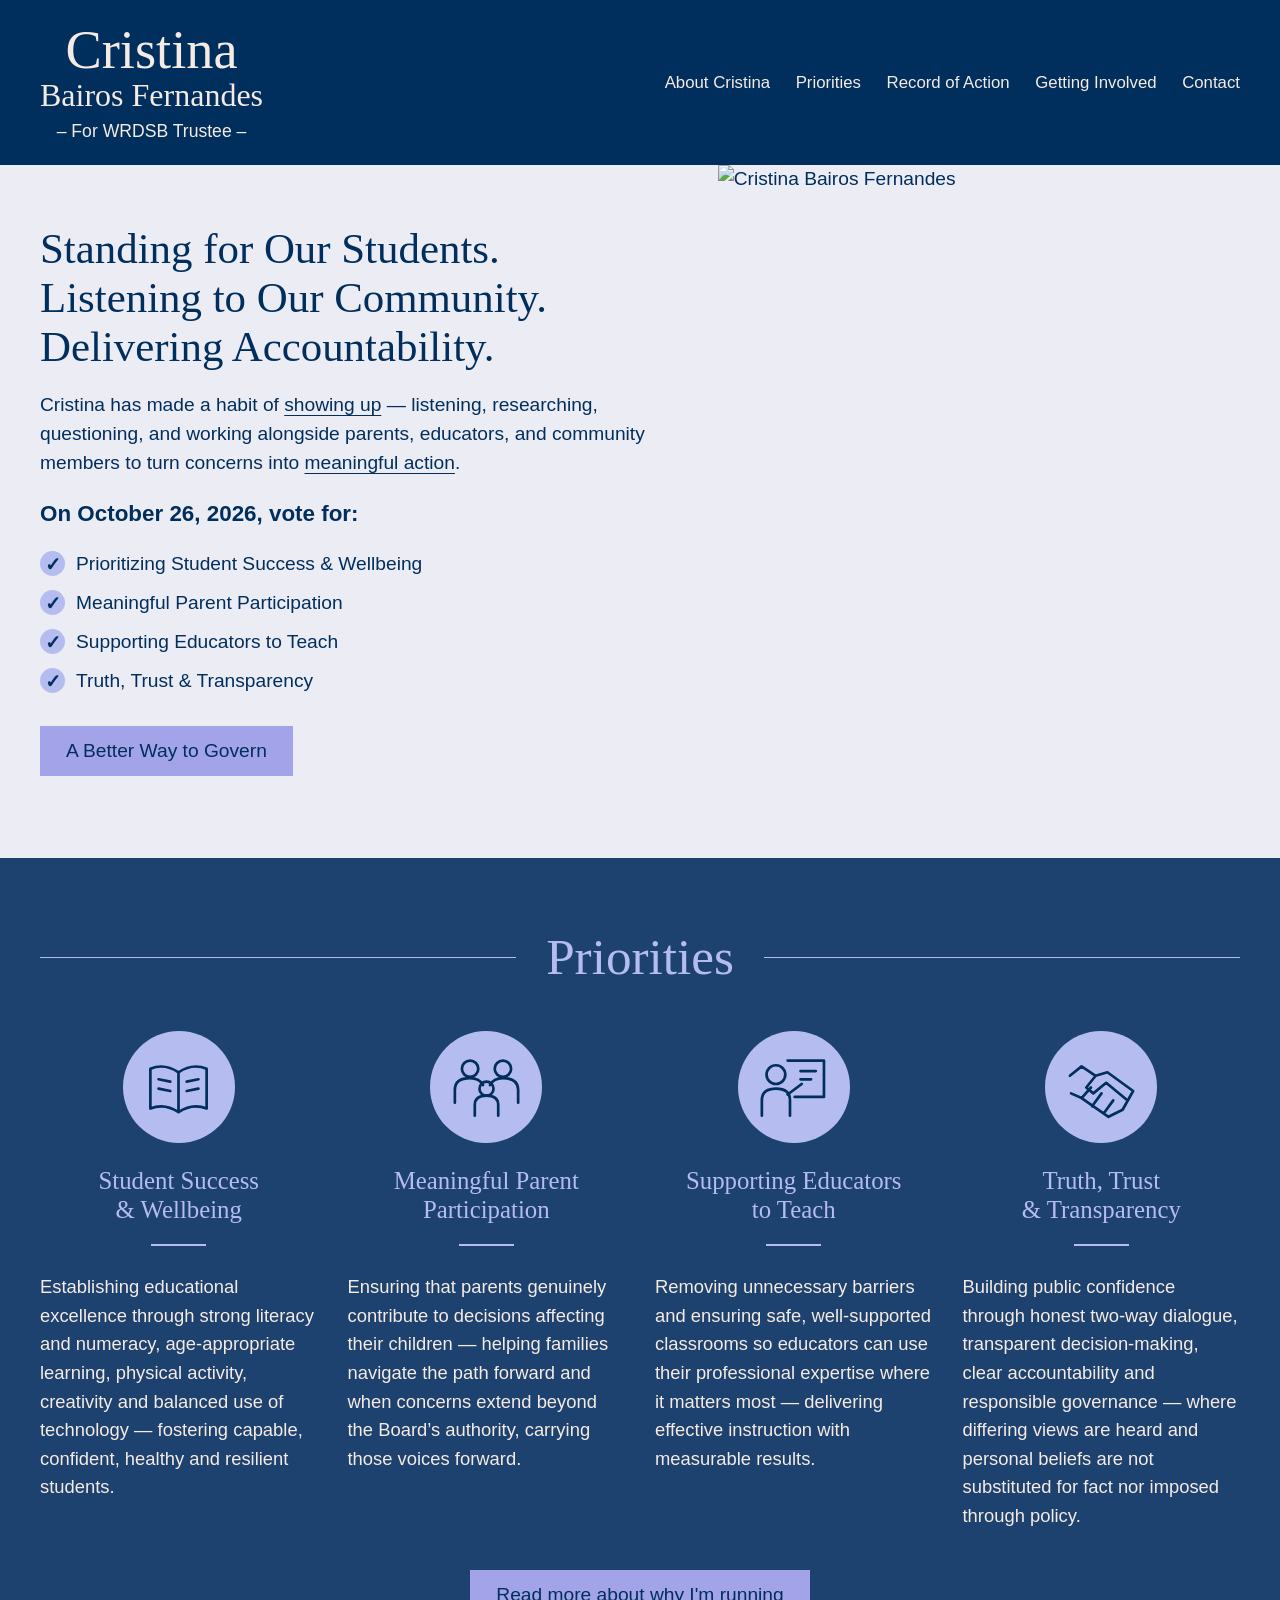
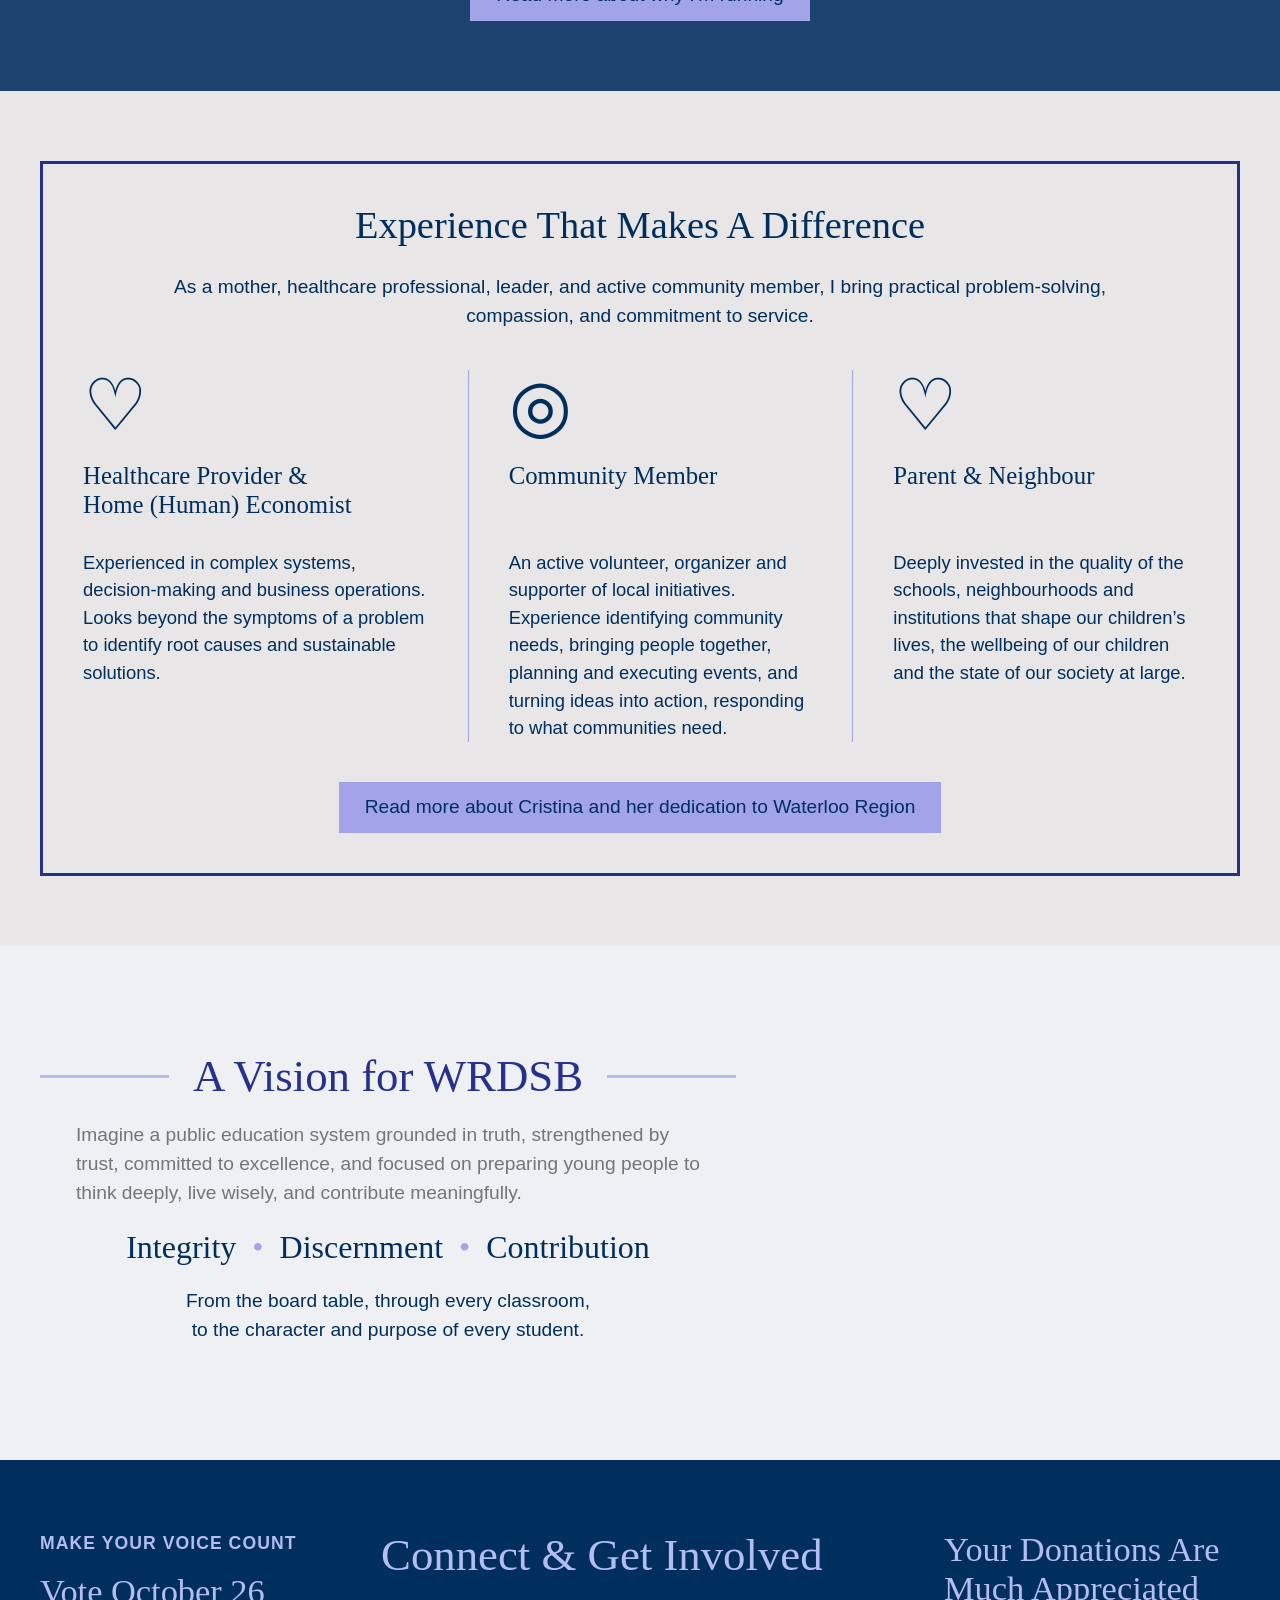
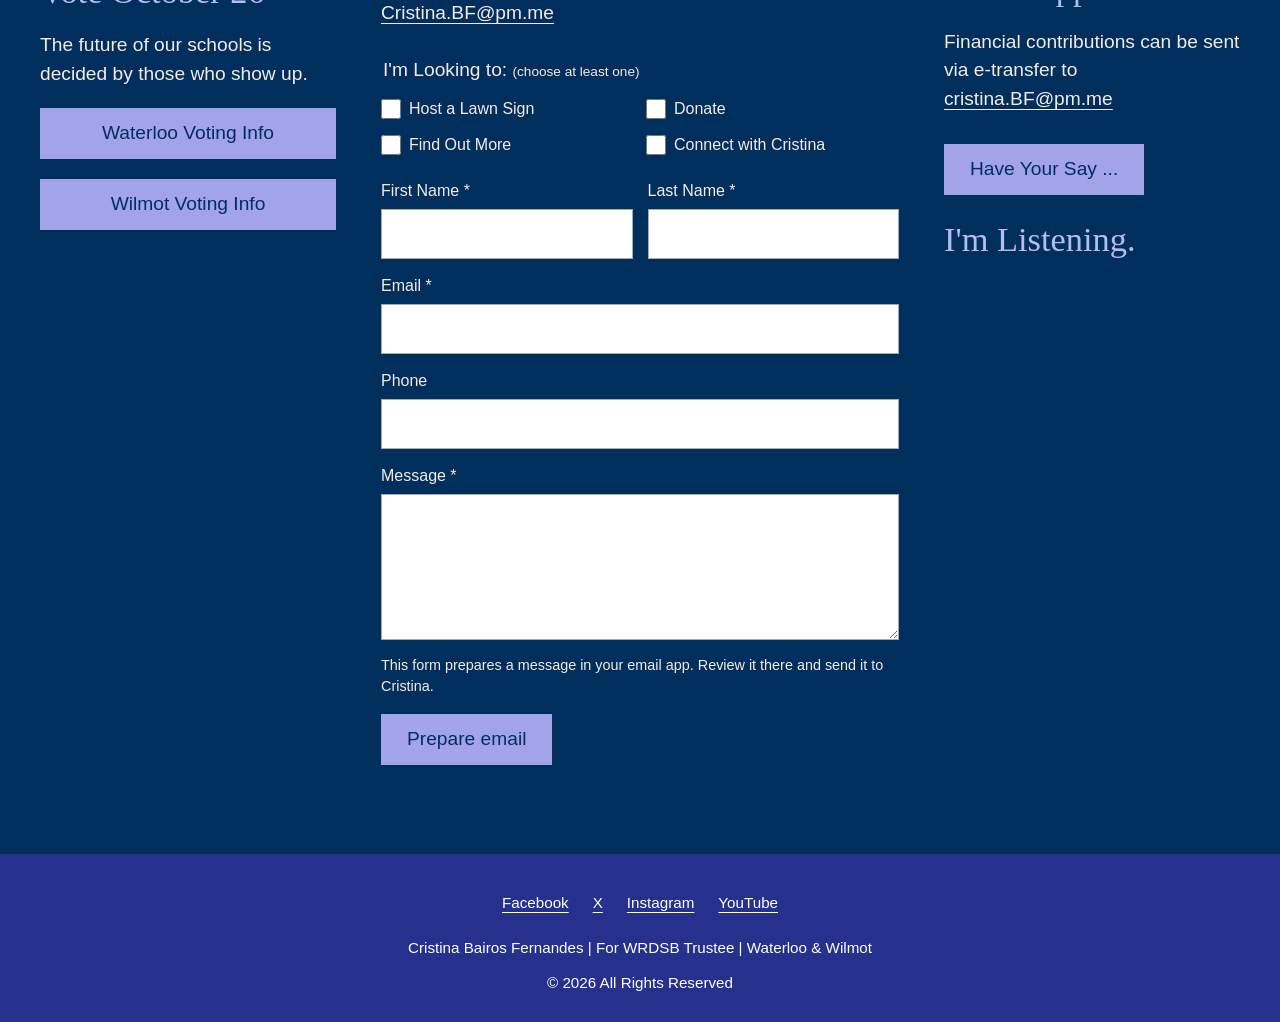
==== index.html @ 700676b0 "Add files via upload" ====
<!doctype html>
<html lang="en-CA">
<head>
  <meta charset="utf-8">
  <meta name="viewport" content="width=device-width, initial-scale=1">
  <title>Cristina Bairos Fernandes | WRDSB Trustee for Waterloo &amp; Wilmot</title>
  <meta name="description" content="Cristina Bairos Fernandes for WRDSB Trustee in Waterloo and Wilmot. Student success, parent participation, supporting educators, and transparent governance.">
  <link rel="icon" href="https://static.wixstatic.com/media/94a08f_8d7bc930679843a6bdc421e61376ba02~mv2.png">
  <link rel="stylesheet" href="styles.css?v=16">
  <script src="script.js?v=4" defer></script>
</head>
<body>
<a class="skip-link" href="#main">Skip to content</a>
<header class="site-header">
  <div class="header-inner wrap">
    <a class="brand" href="./" aria-label="Cristina Bairos Fernandes, home"><span>Cristina</span><span>Bairos Fernandes</span><small>– For WRDSB Trustee –</small></a>
    <details class="navigation" open><summary>Menu <span aria-hidden="true">☰</span></summary><nav aria-label="Main navigation">
      <a href="about-cris.html">About Cristina</a>
      <a href="priorities.html">Priorities</a>
      <a href="record-of-action.html">Record of Action</a>
      <a href="getting-involved.html">Getting Involved</a>
      <a href="#contact">Contact</a>
    </nav></details>
  </div>
</header>
<main id="main">
  <section class="hero">
    <div class="hero-inner wrap">
      <div class="hero-copy">
        <h1>Standing for Our Students.<br>Listening to Our Community.<br>Delivering Accountability.</h1>
        <p>Cristina has made a habit of <a href="priorities.html">showing up</a> — listening, researching, questioning, and working alongside parents, educators, and community members to turn concerns into <a href="https://empowrconnect.substack.com/">meaningful action</a>.</p>
        <div class="hero-vote-desktop">
        <p class="vote-date"><strong>On October 26, 2026, vote for:</strong></p>
        <ul class="commitments"><li>Prioritizing Student Success &amp; Wellbeing</li><li>Meaningful Parent Participation</li><li>Supporting Educators to Teach</li><li>Truth, Trust &amp; Transparency</li></ul>
        </div>
        <a class="button" href="priorities.html">A Better Way to Govern</a>
      </div>
      <img class="portrait" src="https://static.wixstatic.com/media/94a08f_ec62e392efb240599db91ec705c65966~mv2.png/v1/crop/x_0,y_652,w_3840,h_5108/fill/w_1084,h_1438,al_c,q_90/_PP_5392.png" alt="Cristina Bairos Fernandes" width="1084" height="1438" fetchpriority="high">
    </div>
    <div class="hero-vote-mobile"><div class="wrap">
        <p class="vote-date"><strong>On October 26, 2026, vote for:</strong></p>
        <ul class="commitments"><li>Prioritizing Student Success &amp; Wellbeing</li><li>Meaningful Parent Participation</li><li>Supporting Educators to Teach</li><li>Truth, Trust &amp; Transparency</li></ul>
    </div></div>
  </section>
  <section class="priorities section-space" aria-labelledby="priorities-title">
    <div class="wrap"><h2 class="ruled" id="priorities-title">Priorities</h2>
      <div class="priority-grid">
        <article><div class="icon-circle" aria-hidden="true"><svg viewBox="0 0 64 64"><path d="M8 16q12-5 24 3 12-8 24-3v34q-12-5-24 3-12-8-24-3zM32 19v34M15 25l10 2M15 33l10 2M39 27l10-2M39 35l10-2"/></svg></div><h3>Student Success<br>&amp; Wellbeing</h3><p>Establishing educational excellence through strong literacy and numeracy, age-appropriate learning, physical activity, creativity and balanced use of technology — fostering capable, confident, healthy and resilient students.</p></article>
        <article><div class="icon-circle" aria-hidden="true"><svg viewBox="0 0 64 64"><circle cx="18" cy="16" r="7"/><circle cx="46" cy="16" r="7"/><circle cx="32" cy="33" r="6"/><path d="M5 45V34q0-10 13-10 8 0 11 6M59 45V34q0-10-13-10-8 0-11 6M22 56V47q0-8 10-8t10 8v9"/></svg></div><h3>Meaningful Parent<br>Participation</h3><p>Ensuring that parents genuinely contribute to decisions affecting their children — helping families navigate the path forward and when concerns extend beyond the Board’s authority, carrying those voices forward.</p></article>
        <article><div class="icon-circle" aria-hidden="true"><svg viewBox="0 0 64 64"><path d="M27 9h31v31H33M38 18h13M38 25h9M5 56V43q0-10 12-10t12 10v13M27 38l12-9"/><circle cx="17" cy="21" r="8"/></svg></div><h3>Supporting Educators<br>to Teach</h3><p>Removing unnecessary barriers and ensuring safe, well-supported classrooms so educators can use their professional expertise where it matters most — delivering effective instruction with measurable results.</p></article>
        <article><div class="icon-circle" aria-hidden="true"><svg viewBox="0 0 64 64"><path d="M5 22l10-8 12 8 10-3 22 16-9 16-12 6-23-16-9-4M27 22l-8 10 6 5 11-9 17 14M15 41l8-9M24 48l8-11M34 54l8-11"/></svg></div><h3>Truth, Trust<br>&amp; Transparency</h3><p>Building public confidence through honest two-way dialogue, transparent decision-making, clear accountability and responsible governance — where differing views are heard and personal beliefs are not substituted for fact nor imposed through policy.</p></article>
      </div>
      <div class="center"><a class="button" href="about-cris.html">Read more about why I'm running</a></div>
    </div>
  </section>
  <section class="experience section-space" aria-labelledby="experience-title"><div class="experience-panel wrap">
    <h2 id="experience-title">Experience That Makes A Difference</h2>
    <p class="intro">As a mother, healthcare professional, leader, and active community member, I bring practical problem-solving, compassion, and commitment to service.</p>
    <div class="experience-grid">
      <article><span class="experience-symbol" aria-hidden="true">♡</span><h3>Healthcare Provider &amp;<br>Home (Human) Economist</h3><p>Experienced in complex systems, decision-making and business operations. Looks beyond the symptoms of a problem to identify root causes and sustainable solutions.</p></article>
      <article><span class="experience-symbol" aria-hidden="true">◎</span><h3>Community Member</h3><p>An active volunteer, organizer and supporter of local initiatives. Experience identifying community needs, bringing people together, planning and executing events, and turning ideas into action, responding to what communities need.</p></article>
      <article><span class="experience-symbol" aria-hidden="true">♡</span><h3>Parent &amp; Neighbour</h3><p>Deeply invested in the quality of the schools, neighbourhoods and institutions that shape our children’s lives, the wellbeing of our children and the state of our society at large.</p></article>
    </div>
    <div class="center"><a class="button" href="about-cris.html">Read more about Cristina and her dedication to Waterloo Region</a></div>
  </div></section>
  <section class="vision section-space" aria-labelledby="vision-title"><div class="vision-panel wrap">
    <h2 class="vision-title" id="vision-title">A Vision for WRDSB</h2>
    <p>Imagine a public education system grounded in truth, strengthened by trust, committed to excellence, and focused on preparing young people to think deeply, live wisely, and contribute meaningfully.</p>
    <p class="vision-values">Integrity <span aria-hidden="true">•</span> Discernment <span aria-hidden="true">•</span> Contribution</p>
    <p class="vision-closing">From the board table, through every classroom,<br>to the character and purpose of every student.</p>
  </div></section>
</main>
<footer>
  <div class="contact-section section-space" id="contact"><div class="contact-grid wrap">
    <section class="voting"><p class="eyebrow">Make Your Voice Count</p><h2>Vote October 26</h2><p>The future of our schools is decided by those who show up.</p><a class="button" href="https://www.waterloo.ca/council-and-committees/municipal-elections/vote-in-the-municipal-election">Waterloo Voting Info</a><a class="button" href="https://www.wilmot.ca/township-office/elections/">Wilmot Voting Info</a></section>
    <section class="connect"><h2>Connect &amp; Get Involved</h2><a class="email" href="mailto:Cristina.BF@pm.me">Cristina.BF@pm.me</a>
      <form id="contact-form">
        <fieldset><legend>I'm Looking to: <span>(choose at least one)</span></legend><div class="checkboxes"><label><input type="checkbox" name="interest" value="Host a Lawn Sign"> Host a Lawn Sign</label><label><input type="checkbox" name="interest" value="Donate"> Donate</label><label><input type="checkbox" name="interest" value="Find Out More"> Find Out More</label><label><input type="checkbox" name="interest" value="Connect with Cristina"> Connect with Cristina</label></div></fieldset>
        <div class="name-fields"><label>First Name *<input name="firstName" autocomplete="given-name" maxlength="100" required></label><label>Last Name *<input name="lastName" autocomplete="family-name" maxlength="100" required></label></div>
        <label>Email *<input name="email" type="email" autocomplete="email" maxlength="250" required></label>
        <label>Phone<input name="phone" type="tel" autocomplete="tel" maxlength="50"></label>
        <label>Message *<textarea name="message" rows="5" required></textarea></label>
        <p class="form-note">This form prepares a message in your email app. Review it there and send it to Cristina.</p>
        <button class="button" type="submit">Prepare email</button><p id="form-status" role="status"></p>
      </form>
    </section>
    <section class="donations"><h2>Your Donations Are Much Appreciated</h2><p>Financial contributions can be sent via e-transfer to <a href="mailto:cristina.BF@pm.me?subject=Cristina%20for%20WRDSB%20Trustee%20Financial%20Contribution">cristina.BF@pm.me</a></p><a class="button" href="https://docs.google.com/forms/d/e/1FAIpQLSfS1SNRipjZpWVrn5qnN9l6ZZ29Iqpj7XGVn9k5e36djP1xtg/viewform?usp=publish-editor">Have Your Say ...</a><h2 class="listening">I'm Listening.</h2></section>
  </div></div>
  <div class="footer-bottom"><div class="wrap"><nav class="social" aria-label="Social media"><a href="https://www.facebook.com/CrisBairosFern">Facebook</a><a href="https://mobile.twitter.com/CrisBairosFern">X</a><a href="https://www.instagram.com/crisbairosfern/">Instagram</a><a href="https://www.youtube.com/@CrisBairosFern/videos">YouTube</a></nav><p>Cristina Bairos Fernandes | For WRDSB Trustee | Waterloo &amp; Wilmot</p><p>© 2026 All Rights Reserved</p></div></div>
</footer>
</body>
</html>
---- styles.css ----
@font-face{font-family:Caslon;src:url('https://static.parastorage.com/fonts/v2/8b0f1580-ef47-497a-a00d-427c36fad7e8/v1/adobe-caslon-w01-smbd.woff2') format('woff2');font-display:swap}
@font-face{font-family:Futura;src:url('https://static.parastorage.com/fonts/v2/790166f1-b347-4f16-8a29-f0c4931a7c35/v1/futura-lt-w01-book.woff2') format('woff2');font-display:swap}
:root{--navy:#002e5d;--blue:#1d426f;--lavender:#b5bcf0;--cream:#f6ebe4;--purple:#25318d;scroll-padding-top:160px}
*{box-sizing:border-box}body{margin:0;color:var(--navy);background:#e8e6e6;font:1.2rem/1.5 Futura,'Century Gothic',Arial,sans-serif}h1,h2,h3,p{margin:0}h1,h2,h3{font-family:Caslon,Georgia,serif;font-weight:400;line-height:1.14}h2{font-size:clamp(2rem,4vw,3.5rem)}h3{font-size:1.55rem}p{margin-top:1.2rem}a{color:inherit;text-underline-offset:4px}img{max-width:100%;display:block}button,input,textarea,summary{font:inherit}button,a,summary,input,textarea{touch-action:manipulation}:focus-visible{outline:3px solid #eaba66;outline-offset:5px}.wrap{width:min(1400px,calc(100% - 80px));margin-inline:auto}.section-space{padding-block:70px}.center{text-align:center;margin-top:40px}.button{display:inline-flex;align-items:center;justify-content:center;min-height:48px;max-width:100%;padding:12px 25px;background:#a2a3e9;color:var(--navy);border:1px solid transparent;border-radius:0;text-decoration:none;text-align:center;line-height:1.3;cursor:pointer}.button:hover{background:#d1d5fa}.skip-link{position:fixed;top:8px;left:8px;z-index:10;background:white;padding:12px;transform:translateY(-150%)}.skip-link:focus{transform:none}
.site-header{position:sticky;top:0;z-index:5;background:var(--navy);color:var(--cream)}.header-inner{display:flex;align-items:center;justify-content:space-between;gap:35px;padding-block:22px}.brand{display:flex;flex-direction:column;text-align:center;text-decoration:none;flex-shrink:0;font-family:Caslon,Georgia,serif;line-height:1.05}.brand span:first-child{font-size:3.4rem}.brand span:nth-child(2){font-size:2rem}.brand small{font:1.1rem/1.4 Futura,Arial,sans-serif;margin-top:6px}.navigation summary{display:none}.navigation nav{display:flex;align-items:center;justify-content:flex-end;gap:clamp(15px,2vw,32px)}.navigation nav a{text-decoration:none;font-size:1.05rem;padding-block:12px}.navigation nav a:hover{text-decoration:underline}
.hero{background:#ececf5 url('https://static.wixstatic.com/media/94a08f_c94b4f1ce0d64038a14bc4d4af19f886~mv2.png') center/cover}.hero-inner{display:grid;grid-template-columns:minmax(0,1.25fr) minmax(0,1fr);align-items:end;gap:25px}.hero-copy{align-self:start;padding-block:60px 45px}.hero h1{font-size:clamp(2rem,3.35vw,3.3rem)}.hero-copy p{max-width:650px}.vote-date{font-size:1.4rem}.commitments{list-style:none;padding:0;margin:20px 0 30px;font-size:clamp(1.1rem,1.5vw,1.45rem)}.commitments li{position:relative;padding-left:36px;margin-block:10px}.commitments li:before{content:'✓';position:absolute;left:0;top:1px;display:grid;place-items:center;width:25px;height:25px;border-radius:50%;background:var(--lavender);font-weight:bold;font-family:Arial,sans-serif}.portrait{width:100%;height:auto;max-height:790px;object-fit:contain;object-position:center bottom}
.priorities{background:var(--blue);color:var(--cream)}.ruled{display:flex;align-items:center;gap:30px;text-align:center;color:var(--lavender);margin-bottom:45px}.ruled:before,.ruled:after{content:'';height:1px;flex:1;background:var(--lavender)}.priority-grid{display:grid;grid-template-columns:repeat(4,minmax(0,1fr));gap:30px}.priority-grid article{text-align:center}.icon-circle{width:112px;height:112px;background:var(--lavender);border-radius:50%;display:grid;place-items:center;margin:0 auto 24px;color:var(--navy)}.icon-circle svg{width:75px;height:75px;fill:none;stroke:currentColor;stroke-width:2.3;stroke-linecap:round;stroke-linejoin:round}.priority-grid h3{color:var(--lavender);min-height:3.5em}.priority-grid h3:after{content:'';display:block;width:55px;height:2px;background:var(--lavender);margin:20px auto 0}.priority-grid p{text-align:left;font-size:1.15rem;line-height:1.55}
.experience-panel{border:3px solid var(--purple);padding:40px}.experience h2{text-align:center;font-size:clamp(2rem,3vw,2.6rem)}.intro{max-width:950px;margin:25px auto 40px;text-align:center}.experience-grid{display:grid;grid-template-columns:repeat(3,minmax(0,1fr));gap:40px}.experience-grid article+article{border-left:1px solid #a2a3e9;padding-left:40px}.experience-symbol{font-family:Georgia,serif;font-size:4.5rem;line-height:1;display:block;margin-bottom:20px}.experience-grid h3{min-height:2.7em}.experience-grid p{font-size:1.15rem}
.vision{background:#eef0f4 url('https://static.wixstatic.com/media/94a08f_a597af1c95564474a9ade78b2ede6b05~mv2.jpg') center/cover}.vision-panel{padding:35px 0 45px;background:transparent;text-align:left;max-width:1400px}.vision h2{color:var(--purple)}.vision-title{display:flex;align-items:center;justify-content:center;gap:24px;width:58%;text-align:center;white-space:nowrap;font-size:clamp(2rem,3.5vw,3.5rem)}.vision-title:before,.vision-title:after{content:"";height:3px;background:var(--lavender);flex:1;min-width:35px}.vision p{width:52%;max-width:850px;margin-left:3%;margin-right:0}.vision p:not(.vision-values):not(.vision-closing){color:#757575}.vision-values{font-family:Caslon,Georgia,serif;font-size:clamp(1.6rem,2.5vw,2.6rem);line-height:1.3;padding-block:0;text-align:center}.vision-values span{color:#a2a3e9;margin-inline:8px}.vision-closing{text-align:center}
.contact-section{background:var(--navy);color:var(--cream);scroll-margin-top:20px}.contact-grid{display:grid;grid-template-columns:minmax(0,.8fr) minmax(0,1.4fr) minmax(0,.8fr);gap:45px}.contact-grid h2{font-size:2.15rem;color:var(--lavender)}.connect h2{font-size:clamp(2.2rem,3.5vw,3.4rem)}.eyebrow{font-size:1.1rem;text-transform:uppercase;font-weight:bold;letter-spacing:.06em;color:var(--lavender);margin:0 0 16px}.voting .button{display:flex;margin-top:20px}.email{display:inline-block;margin-top:18px}.donations a{overflow-wrap:anywhere}.donations .button{margin-top:30px}.listening{margin-top:25px}form{margin-top:28px}fieldset{margin:0 0 22px;padding:0;border:0}legend{margin-bottom:12px}legend span{font-size:.85rem}.checkboxes{display:grid;grid-template-columns:1fr 1fr;gap:12px}.checkboxes label{display:flex;align-items:center;gap:8px;font-size:1rem;margin:0}.checkboxes input{width:20px;height:20px;margin:0;flex-shrink:0;accent-color:#a2a3e9}.name-fields{display:grid;grid-template-columns:1fr 1fr;gap:15px}form>label,.name-fields label{display:block;margin-bottom:15px;font-size:1rem}input:not([type=checkbox]),textarea{display:block;width:100%;min-width:0;border:1px solid #aaa;background:white;color:var(--navy);padding:12px;margin-top:6px;border-radius:0;font-size:1rem}textarea{resize:vertical;min-height:125px}.form-note{font-size:.9rem;line-height:1.5;margin:0 0 16px}#form-status{font-size:.95rem}.footer-bottom{background:var(--purple);color:white;text-align:center;padding:28px 0;font-size:.95rem}.social{display:flex;justify-content:center;flex-wrap:wrap;gap:24px}.social a{padding:10px 0}.footer-bottom p{margin-top:12px}
@media(min-width:1001px){.navigation:not([open]) nav{display:flex}}
@media(max-width:1100px){.wrap{width:calc(100% - 48px)}.contact-grid{grid-template-columns:1fr 1.6fr}.donations{grid-column:1/-1;max-width:650px}.priority-grid{grid-template-columns:repeat(2,minmax(0,1fr));gap:45px}.priority-grid h3{min-height:0}}
@media(max-width:1000px){:root{scroll-padding-top:135px}.header-inner{padding-block:15px}.brand span:first-child{font-size:2.7rem}.brand span:nth-child(2){font-size:1.65rem}.navigation summary{display:flex;align-items:center;gap:12px;cursor:pointer;min-height:48px}.navigation nav{position:absolute;left:0;right:0;top:100%;background:var(--navy);padding:20px 24px;display:flex;flex-direction:column;align-items:stretch;gap:4px;border-top:1px solid #b5bcf055;max-height:calc(100dvh - 130px);overflow:auto}.navigation nav a{padding:12px}.hero-inner{grid-template-columns:1.2fr 1fr}.hero-copy{padding-block:48px 35px}.experience-grid{gap:25px}.experience-grid article+article{padding-left:25px}}
@media(max-width:700px){body{font-size:1.1rem}.wrap{width:calc(100% - 36px)}.section-space{padding-block:45px}.brand span:first-child{font-size:2.3rem}.brand span:nth-child(2){font-size:1.4rem}.brand small{font-size:.9rem}.header-inner{gap:15px}.hero-inner{grid-template-columns:1fr;gap:0}.hero-copy{padding-block:44px 20px}.hero h1{font-size:clamp(1.8rem,6.5vw,2.7rem)}.portrait{max-height:470px;width:min(100%,370px);margin:auto}.commitments{font-size:1.1rem}.priority-grid,.experience-grid,.contact-grid{grid-template-columns:1fr}.priority-grid{gap:38px}.priority-grid p{max-width:480px;margin-inline:auto}.ruled{gap:15px}.experience-panel{padding:28px 22px}.experience-grid article+article{border-left:0;border-top:1px solid #a2a3e9;padding:25px 0 0}.experience-grid h3{min-height:0}.experience-symbol{font-size:3.5rem}.vision-panel{padding:30px 22px}.contact-grid{gap:45px}.donations{grid-column:auto}.voting .button{max-width:350px}.name-fields{grid-template-columns:1fr;gap:0}.button{font-size:1rem}.social{gap:20px}.footer-bottom{font-size:.85rem}}
@media(max-width:360px){.checkboxes{grid-template-columns:1fr}.brand span:nth-child(2){font-size:1.25rem}.navigation summary{font-size:1rem}}
.navigation nav a[aria-current=page]{text-decoration:underline}
.about-intro{background:var(--lavender)}.about-intro-grid{display:grid;grid-template-columns:minmax(0,.8fr) minmax(0,1.4fr);align-items:start;gap:35px}.about-portrait{width:100%;height:auto}.about-intro-copy{background:#e8e6e6;padding:40px;line-height:1.8}.about-intro h1{font-size:clamp(2.4rem,4vw,3.5rem)}.about-intro-copy .social{margin-top:25px;font-size:1rem}.about-commitment{background:var(--navy);color:var(--cream)}.about-reading{width:min(950px,calc(100% - 80px));margin-inline:auto;line-height:1.8}.about-reading h2{text-align:center;margin-bottom:40px}.about-reading p{margin-top:28px}.about-reading a{color:var(--lavender)}.about-next{font-size:1.1rem}.gratitude-panel{border:3px solid var(--purple);padding:45px;display:grid;grid-template-columns:minmax(0,1fr) minmax(0,1.6fr);align-items:center;gap:45px}.gratitude-panel h2{color:var(--purple);font-size:clamp(2rem,3vw,2.6rem)}.gratitude-panel p{margin:0;line-height:1.7}
@media(max-width:900px){.about-intro-grid{grid-template-columns:1fr}.about-portrait{max-width:400px;margin-inline:auto}.about-reading{width:calc(100% - 48px)}.gratitude-panel{grid-template-columns:1fr;gap:25px}}
@media(max-width:700px){.about-intro-copy{padding:28px 22px}.about-reading{width:calc(100% - 36px)}.about-reading h2{margin-bottom:30px}.gratitude-panel{padding:28px 22px}}

/* Priorities page */
.policy-reading{width:min(950px,calc(100% - 80px));margin-inline:auto;line-height:1.8}.policy-reading h1,.policy-reading h2{text-align:center;margin-bottom:36px}.policy-reading h1{font-size:clamp(2.4rem,4vw,3.5rem)}.policy-reading p{margin-top:26px}.policy-quote-grid{display:grid;grid-template-columns:minmax(0,1fr) minmax(0,1.7fr);align-items:center;gap:50px;background:white;padding:35px}.delegation-video{text-decoration:none}.delegation-video img{height:auto;width:100%}.delegation-video span{display:block;padding:15px;background:var(--navy);color:var(--cream);text-align:center;font-size:1rem}.policy-quote figure{margin:0}.policy-quote blockquote{margin:0;font:clamp(1.5rem,2.5vw,2rem)/1.5 Caslon,Georgia,serif}.policy-quote figcaption{margin-top:22px}.why-running{background:#ececf5 url('https://static.wixstatic.com/media/94a08f_c94b4f1ce0d64038a14bc4d4af19f886~mv2.png') center/cover}.policy-dark{background:var(--navy);color:var(--cream)}.policy-dark h2{color:var(--lavender)}.governance{background:white;color:var(--purple)}.governance-subtitle{text-align:center;font:italic clamp(1.4rem,3vw,2rem)/1.4 Caslon,Georgia,serif}.governance-image{width:min(100%,720px);height:auto;margin:35px auto 0}.policy-jump-links{display:flex;flex-wrap:wrap;gap:12px;margin-top:30px}.policy-jump-links a{padding:10px 16px;border:1px solid var(--lavender);color:var(--lavender);line-height:1.4}.priority-detail{background-color:var(--blue);background-position:center;background-size:cover}.priority-detail-panel{display:grid;grid-template-columns:140px minmax(0,1fr);gap:35px;padding:45px;background:rgba(0,46,93,.92);color:var(--cream);border-radius:30px;max-width:1150px}.priority-detail .icon-circle{margin:0 auto}.priority-detail h2{font-size:clamp(1.8rem,3vw,2.5rem);color:var(--lavender)}.priority-detail h3{margin-top:30px;line-height:1.4}.priority-detail p{line-height:1.7}.priority-detail ul{padding-left:1.3em;margin:20px 0 0;line-height:1.7}.priority-detail li+li{margin-top:12px}#student-success{background-image:url('https://static.wixstatic.com/media/94a08f_a597af1c95564474a9ade78b2ede6b05~mv2.jpg')}#parent-participation{background-image:url('https://static.wixstatic.com/media/94a08f_da434a0c2b7049e4b11fb4f75ef054a1~mv2.jpg')}#supporting-educators{background-image:url('https://static.wixstatic.com/media/94a08f_24fc0a789ec84b979bb56be98bd4b798~mv2.jpg')}#truth-trust-transparency{background-image:url('https://static.wixstatic.com/media/94a08f_7e1b0ab76f9542efa32aacbfc86167fc~mv2.jpg')}
@media(max-width:900px){.policy-reading{width:calc(100% - 48px)}.policy-quote-grid{grid-template-columns:1fr;gap:30px}.delegation-video{max-width:550px;margin-inline:auto}.priority-detail-panel{grid-template-columns:110px minmax(0,1fr);gap:25px;padding:35px}}
@media(max-width:700px){.policy-reading{width:calc(100% - 36px)}.policy-quote-grid{padding:25px 22px}.priority-detail-panel{grid-template-columns:1fr;padding:30px 22px;border-radius:20px}.priority-detail h2{text-align:center}.policy-jump-links{flex-direction:column}.policy-reading h1,.policy-reading h2{margin-bottom:28px}}

/* Record of Action page */
.record-values,.record-actions{background:white}.record-values-grid{display:grid;grid-template-columns:repeat(2,minmax(0,1fr));align-items:center;background:#e8e6e6}.record-video{position:relative;display:block;text-decoration:none;overflow:hidden}.record-video img{width:100%;height:100%;object-fit:cover}.record-budget{aspect-ratio:2000/1414;min-width:0}.record-budget img{height:auto;object-fit:contain}.record-play{position:absolute;top:50%;left:50%;transform:translate(-50%,-50%);display:grid;place-items:center;width:64px;height:64px;background:#fff;color:#e62117;border-radius:50%;font:28px/1 Arial,sans-serif;padding-left:4px;box-shadow:0 2px 12px #0003}.record-video:hover .record-play{background:var(--lavender)}.record-values-copy{padding:clamp(24px,3vw,45px);min-width:0;display:flex;flex-direction:column;justify-content:center}.record-value-lines{display:grid;gap:16px}.record-values-copy p{font:clamp(1.5rem,2.5vw,2.25rem)/1.4 Caslon,Georgia,serif;color:#757575;margin:0}.record-values-copy strong{font-weight:bold;color:var(--navy)}.record-values-copy .social{justify-content:flex-start;margin-top:25px;font-size:1rem}.record-intro{background:#f7f5ff}.record-intro-grid{display:grid;grid-template-columns:minmax(0,1fr) minmax(0,1.15fr);align-items:center;gap:50px}.record-intro .eyebrow{color:#5b4d96}.record-intro h1{font-size:clamp(1.9rem,2.7vw,2.5rem)}.record-rule{height:3px;width:70px;background:var(--lavender);margin-top:24px}.record-quote{aspect-ratio:1150/648}.record-quote figure{position:absolute;inset:0 46% 0 0;background:#75757591;color:white;margin:0;padding:25px;display:flex;flex-direction:column;justify-content:center}.record-quote blockquote{font:italic clamp(1.4rem,2.4vw,2.2rem)/1.2 Caslon,Georgia,serif;margin:0}.record-quote figcaption{font-size:.75rem;text-transform:uppercase;letter-spacing:.06em;margin-top:20px}.record-quote .record-play{left:77%} .record-action-grid{padding:0;list-style:none;display:grid;grid-template-columns:repeat(6,minmax(0,1fr));gap:32px 0;position:relative;isolation:isolate}
.record-action-grid::before,.record-action-grid::after{content:"";position:absolute;height:3px;background:var(--lavender);z-index:-1}
.record-action-grid::before{top:34px;left:0;right:0}
.record-action-grid::after{top:222px;left:18%;right:18%}
.record-action-grid li{grid-column:span 2;min-width:0;display:flex;flex-direction:column;align-items:center}
.record-action-grid li:nth-child(4){grid-column:2 / span 2}
.record-action-grid li:nth-child(5){grid-column:4 / span 2}
.record-action-icon{width:70px;height:70px;border-radius:50%;background:#5b4d96;color:white;display:grid;place-items:center;margin:0 auto;flex-shrink:0}
.record-action-icon svg{width:48px;height:48px;fill:none;stroke:currentColor;stroke-width:2;stroke-linecap:round;stroke-linejoin:round}
.record-action-card{background:#d1d3f5;border-radius:30px;width:84%;max-width:310px;height:86px;padding:10px 12px;text-align:center;display:flex;flex-direction:column;align-items:center;justify-content:center}
.record-action-card h2{font-size:21px;line-height:1; text-transform:uppercase;font-weight:400;min-height:0;max-width:100%}
.record-action-card .record-rule{background:#5b4d96;width:70px;height:3px;margin:6px auto 0;flex-shrink:0}
@media(max-width:1000px){.record-intro-grid{grid-template-columns:1fr;gap:35px}.record-quote{width:min(100%,700px);margin-inline:auto}.record-quote blockquote{font-size:clamp(1.4rem,4vw,2.2rem)}.record-values-grid{grid-template-columns:1fr;max-width:750px}.record-values-copy{padding:35px}}
@media(max-width:700px){.record-values-grid{grid-template-columns:1fr}.record-budget{min-height:0;aspect-ratio:2000/1414}.record-values-copy{padding:30px 22px}.record-values-copy p{font-size:clamp(1.5rem,6vw,2rem)}.record-action-grid{grid-template-columns:1fr;gap:28px}.record-action-grid li,.record-action-grid li:nth-child(4),.record-action-grid li:nth-child(5){grid-column:1}.record-action-grid::before,.record-action-grid::after{display:none}.record-action-card{width:min(100%,310px)}.record-quote{aspect-ratio:auto}.record-quote img{height:auto}.record-quote figure{position:relative;inset:auto;background:#5b4d96;padding:25px}.record-quote .record-play{top:clamp(65px,24vw,150px);left:50%}.record-quote blockquote{font-size:1.8rem}}

/* Getting Involved */
.involved-intro{background:#e8e0ee;text-align:center;color:#131946}
.involved-intro .wrap{max-width:1100px}
.involved-intro h1{font-size:clamp(2.5rem,5vw,3.5rem);margin:0 0 30px}
.involved-intro p{font-size:1.375rem;margin:16px 0}
.involved-row{display:grid;grid-template-columns:1fr 1fr;background:#fff;color:#131946;scroll-margin-top:150px}
.involved-image{width:100%;height:100%;min-height:540px;object-fit:cover;display:block}
.involved-connect-image{object-position:left top}
.involved-copy{padding:55px clamp(28px,5vw,85px);text-align:center;align-self:center}
.involved-copy h2{font-size:2.2rem;margin:0 0 28px}
.involved-copy p{margin:0 0 24px;font-size:1.3rem}
.involved-copy a:not(.button){text-decoration:underline;text-underline-offset:3px}
.involved-copy .align-left,.donation-guidelines{text-align:left}
.donation-guidelines{padding-left:24px;font-style:italic;font-size:1.15rem;line-height:1.5;margin:0 0 28px}
.donation-guidelines li{margin-bottom:12px}
.involved-copy .involved-note{font-size:1rem;margin:20px 0 0}
#form{scroll-margin-top:150px}
@media(max-width:700px){
 .involved-row{grid-template-columns:1fr}
 .involved-image{height:320px;min-height:0}
 .involved-copy{padding:40px 24px}
 .involved-reverse .involved-copy{grid-row:2}
 .involved-reverse .involved-image{grid-row:1}
 .involved-intro p,.involved-copy p{font-size:1.15rem}
}

.record-values-copy .social,.record-footer-icons{gap:12px}.record-values-copy .social a,.record-footer-icons a{display:grid;place-items:center;width:44px;height:44px;padding:8px}.record-values-copy .social img,.record-footer-icons img{width:30px;height:30px}.record-footer-icons img{filter:brightness(0) invert(1)}

/* Keep navigation available while giving scrolling content more room. */
.site-header{transition:transform .2s ease}
.site-header.header-hidden{transform:translateY(-100%)}
.site-header:focus-within{transform:translateY(0)}
@media(prefers-reduced-motion:reduce){.site-header{transition:none}}

@media(max-width:1000px){.vision-title{width:70%;gap:15px;font-size:clamp(2rem,4vw,3rem)}.vision p{width:64%}}
@media(max-width:700px){.vision-panel{padding:20px 0}.vision-title{width:100%;white-space:normal;gap:12px}.vision-title:before,.vision-title:after{min-width:20px}.vision p{width:100%;margin-inline:0}.vision-values{font-size:clamp(1.4rem,5vw,2rem)}.vision-values span{margin-inline:2px}}

.hero-vote-mobile{display:none}
@media(max-width:700px){
 .hero-inner{display:block;position:relative;isolation:isolate;overflow:hidden;width:100%;padding:0 18px;background:#efebf6}
 .hero-copy{position:relative;z-index:1;padding:28px 0 26px;min-height:390px}
 .hero h1{font-family:Futura,'Century Gothic',Arial,sans-serif;font-size:clamp(1.2rem,4.5vw,1.7rem);line-height:1.35;max-width:100%;margin-bottom:20px}
 .hero-copy>p{font-family:Caslon,Georgia,serif;font-size:clamp(1rem,4vw,1.25rem);line-height:1.4;width:57%;margin-top:0}
 .hero-inner .portrait{position:absolute;z-index:0;right:-9%;bottom:0;width:56%;height:calc(100% - 12px);max-height:none;object-fit:contain;object-position:right bottom;margin:0}
 .hero-copy>.button{background:transparent;color:#8b8edb;border:0;padding:0;margin-top:16px;width:60%;justify-content:flex-start;text-align:left;font-size:1rem}
 .hero-copy>.button:after{content:'›';color:white;font-size:1.8rem;margin-left:6px}
 .hero-vote-desktop{display:none}
 .hero-vote-mobile{display:block;background:var(--navy);color:var(--cream);padding:26px 0 30px}
 .hero-vote-mobile .vote-date{font-family:Caslon,Georgia,serif;font-size:1.5rem;line-height:1.2;margin:0}
 .hero-vote-mobile .commitments{margin:15px 0 0;font-size:1.05rem;line-height:1.35}
 .hero-vote-mobile .commitments li:before{background:transparent;border:2px solid var(--lavender);border-radius:2px;color:var(--lavender);width:23px;height:23px}
}
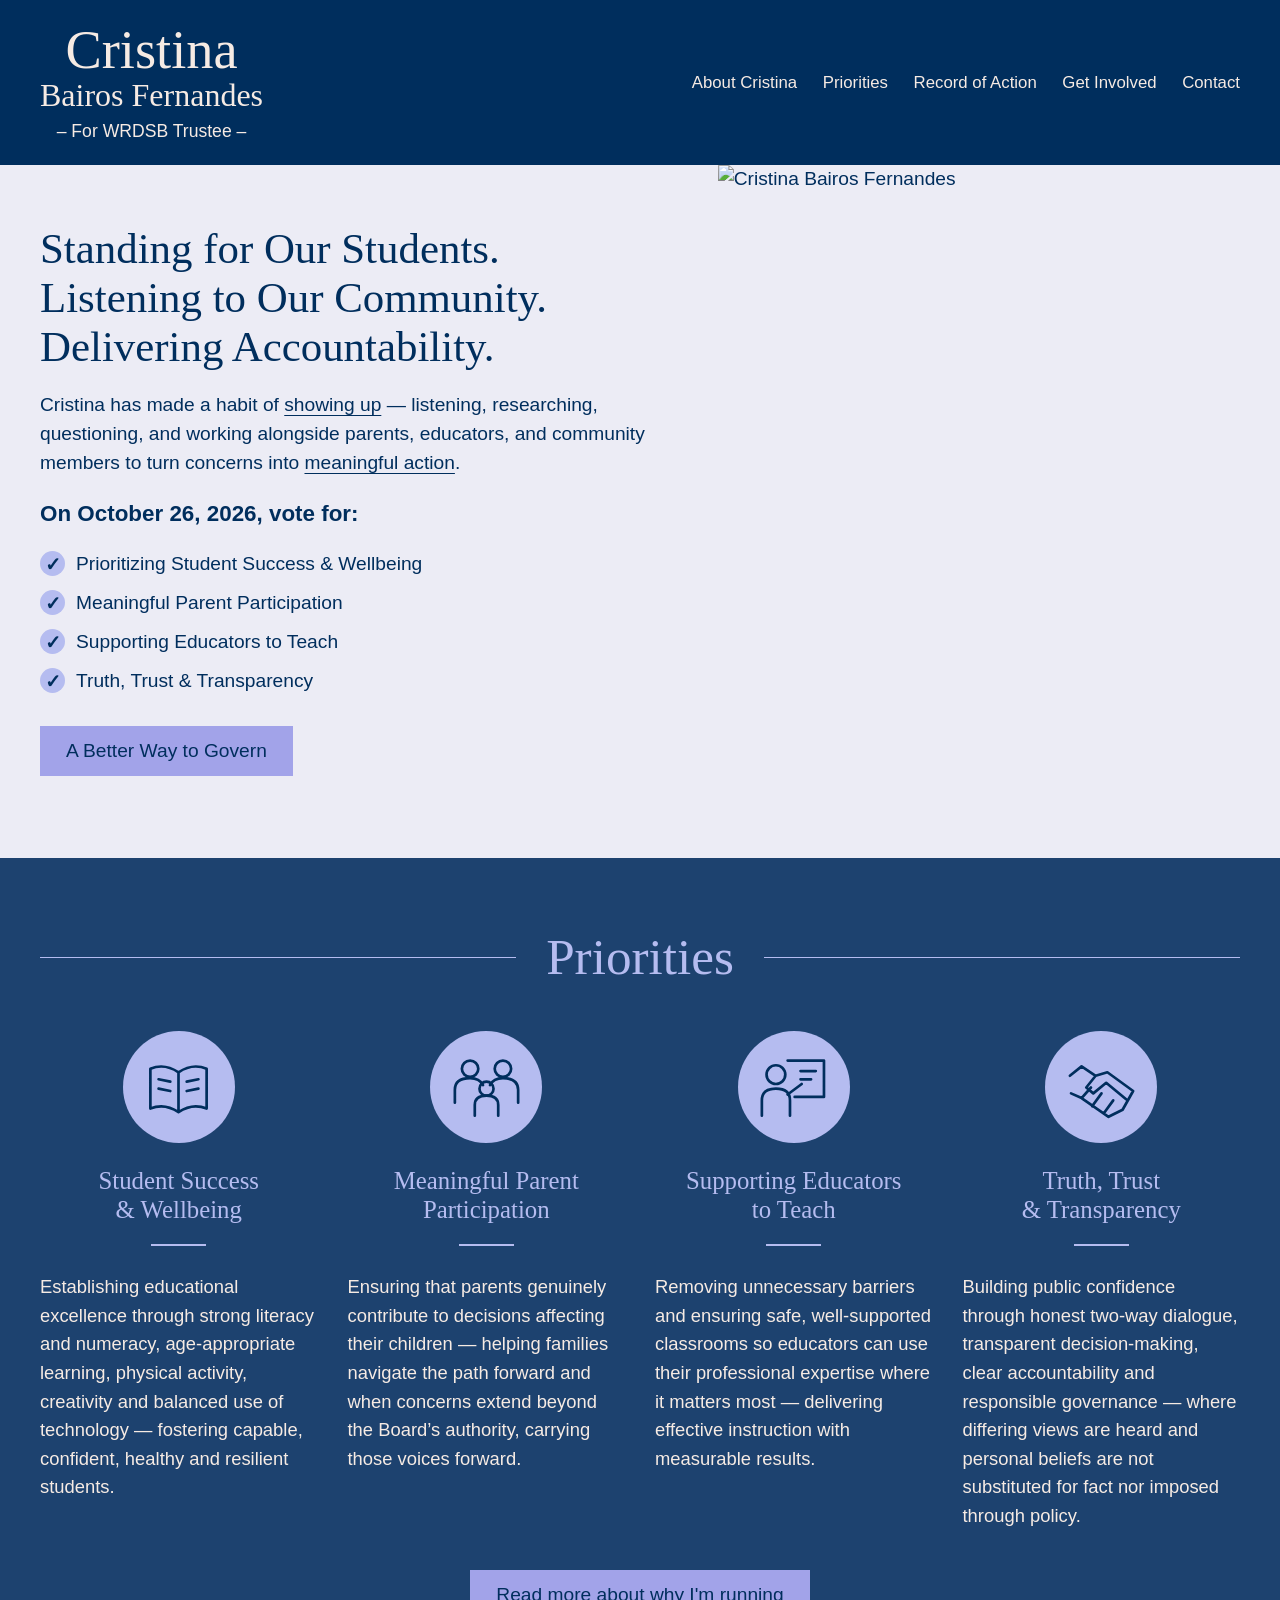
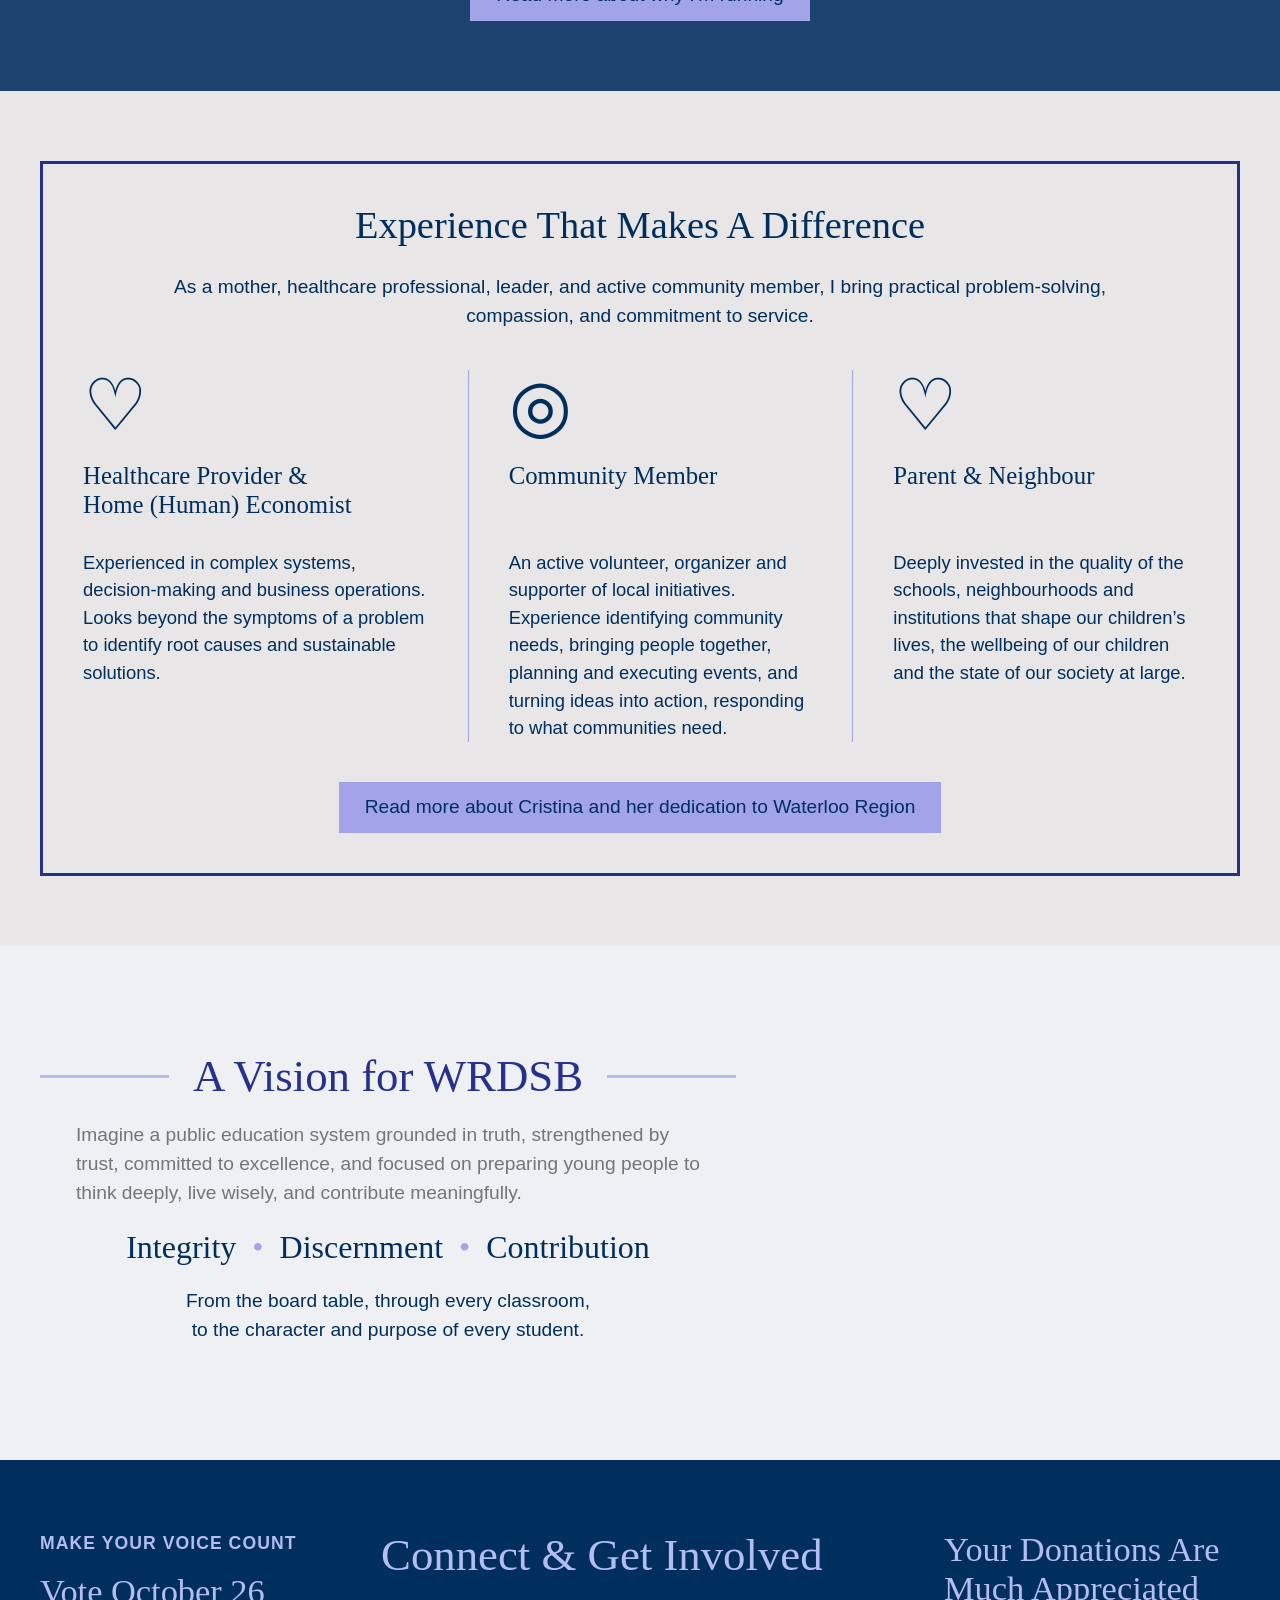
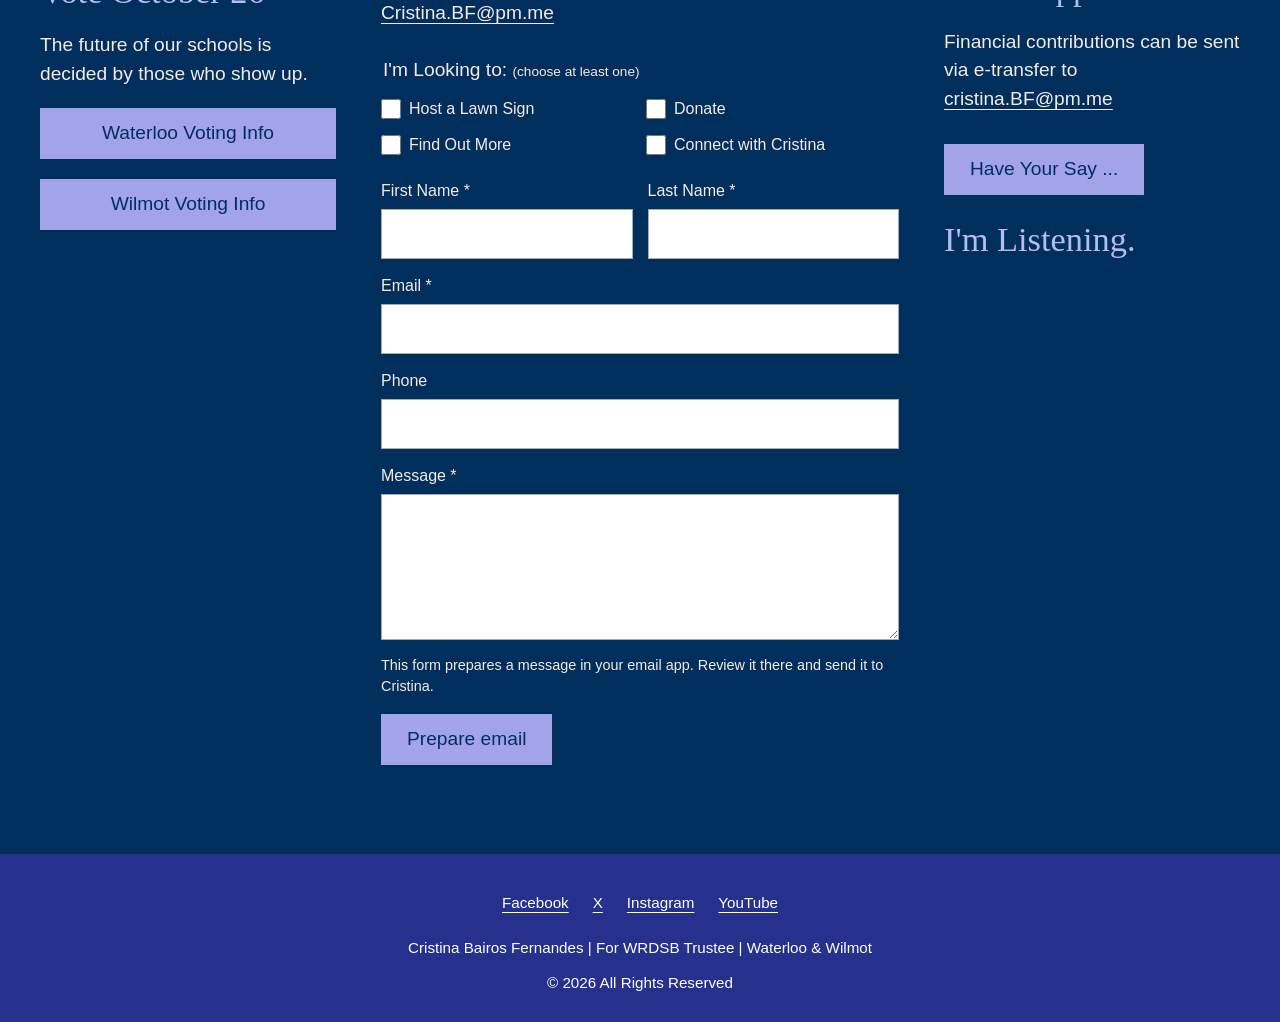
==== commit a7f201c0: "Add files via upload" ====
--- a/index.html
+++ b/index.html
@@ -6,8 +6,20 @@
   <title>Cristina Bairos Fernandes | WRDSB Trustee for Waterloo &amp; Wilmot</title>
   <meta name="description" content="Cristina Bairos Fernandes for WRDSB Trustee in Waterloo and Wilmot. Student success, parent participation, supporting educators, and transparent governance.">
   <link rel="icon" href="https://static.wixstatic.com/media/94a08f_8d7bc930679843a6bdc421e61376ba02~mv2.png">
-  <link rel="stylesheet" href="styles.css?v=16">
-  <script src="script.js?v=4" defer></script>
+  <link rel="stylesheet" href="styles.css?v=18">
+  <script src="script.js?v=5" defer></script>
+  <meta property="og:type" content="website">
+  <meta property="og:site_name" content="Cristina Bairos Fernandes">
+  <meta property="og:title" content="Cristina Bairos Fernandes | WRDSB Trustee for Waterloo &amp; Wilmot">
+  <meta property="og:description" content="Cristina Bairos Fernandes for WRDSB Trustee in Waterloo and Wilmot. Student success, parent participation, supporting educators, and transparent governance.">
+  <meta property="og:image" content="https://www.cfernandes.ca/assets/social-preview.png">
+  <meta property="og:image:width" content="648">
+  <meta property="og:image:height" content="366">
+  <meta property="og:image:alt" content="Cristina Bairos Fernandes — She’s Listening. She’s Taking Action. WRDSB Trustee in Waterloo and Wilmot.">
+  <meta name="twitter:card" content="summary_large_image">
+  <meta name="twitter:title" content="Cristina Bairos Fernandes | WRDSB Trustee for Waterloo &amp; Wilmot">
+  <meta name="twitter:description" content="Cristina Bairos Fernandes for WRDSB Trustee in Waterloo and Wilmot. Student success, parent participation, supporting educators, and transparent governance.">
+  <meta name="twitter:image" content="https://www.cfernandes.ca/assets/social-preview.png">
 </head>
 <body>
 <a class="skip-link" href="#main">Skip to content</a>
@@ -18,7 +30,7 @@
       <a href="about-cris.html">About Cristina</a>
       <a href="priorities.html">Priorities</a>
       <a href="record-of-action.html">Record of Action</a>
-      <a href="getting-involved.html">Getting Involved</a>
+      <a href="getting-involved.html">Get Involved</a>
       <a href="#contact">Contact</a>
     </nav></details>
   </div>
--- a/styles.css
+++ b/styles.css
@@ -83,11 +83,19 @@
  .hero h1{font-family:Futura,'Century Gothic',Arial,sans-serif;font-size:clamp(1.2rem,4.5vw,1.7rem);line-height:1.35;max-width:100%;margin-bottom:20px}
  .hero-copy>p{font-family:Caslon,Georgia,serif;font-size:clamp(1rem,4vw,1.25rem);line-height:1.4;width:57%;margin-top:0}
  .hero-inner .portrait{position:absolute;z-index:0;right:-9%;bottom:0;width:56%;height:calc(100% - 12px);max-height:none;object-fit:contain;object-position:right bottom;margin:0}
- .hero-copy>.button{background:transparent;color:#8b8edb;border:0;padding:0;margin-top:16px;width:60%;justify-content:flex-start;text-align:left;font-size:1rem}
- .hero-copy>.button:after{content:'›';color:white;font-size:1.8rem;margin-left:6px}
+ .hero-copy>.button{margin-top:16px;width:60%;font-size:1rem}
  .hero-vote-desktop{display:none}
  .hero-vote-mobile{display:block;background:var(--navy);color:var(--cream);padding:26px 0 30px}
  .hero-vote-mobile .vote-date{font-family:Caslon,Georgia,serif;font-size:1.5rem;line-height:1.2;margin:0}
  .hero-vote-mobile .commitments{margin:15px 0 0;font-size:1.05rem;line-height:1.35}
  .hero-vote-mobile .commitments li:before{background:transparent;border:2px solid var(--lavender);border-radius:2px;color:var(--lavender);width:23px;height:23px}
 }
+
+.donation-dialog{border:0;background:#896786;color:white;width:min(850px,calc(100% - 32px));max-height:calc(100dvh - 32px);padding:85px 55px 75px;text-align:center;overflow-y:auto}
+.donation-dialog::backdrop{background:rgba(255,255,255,.72)}
+.donation-dialog h2{font-size:clamp(2rem,4vw,2.8rem);line-height:1.3;font-weight:bold}
+.donation-dialog p{font-family:Caslon,Georgia,serif;font-size:clamp(1.2rem,2.5vw,1.8rem);line-height:1.35;margin-top:24px}
+.donation-dialog a{overflow-wrap:anywhere}
+.donation-dialog-close-form{margin:0;position:absolute;top:14px;right:20px}
+.donation-dialog-close{border:0;background:transparent;color:white;font:300 44px/1 Arial,sans-serif;width:48px;height:48px;cursor:pointer}
+@media(max-width:700px){.donation-dialog{padding:70px 22px 45px}.donation-dialog p br{display:none}}
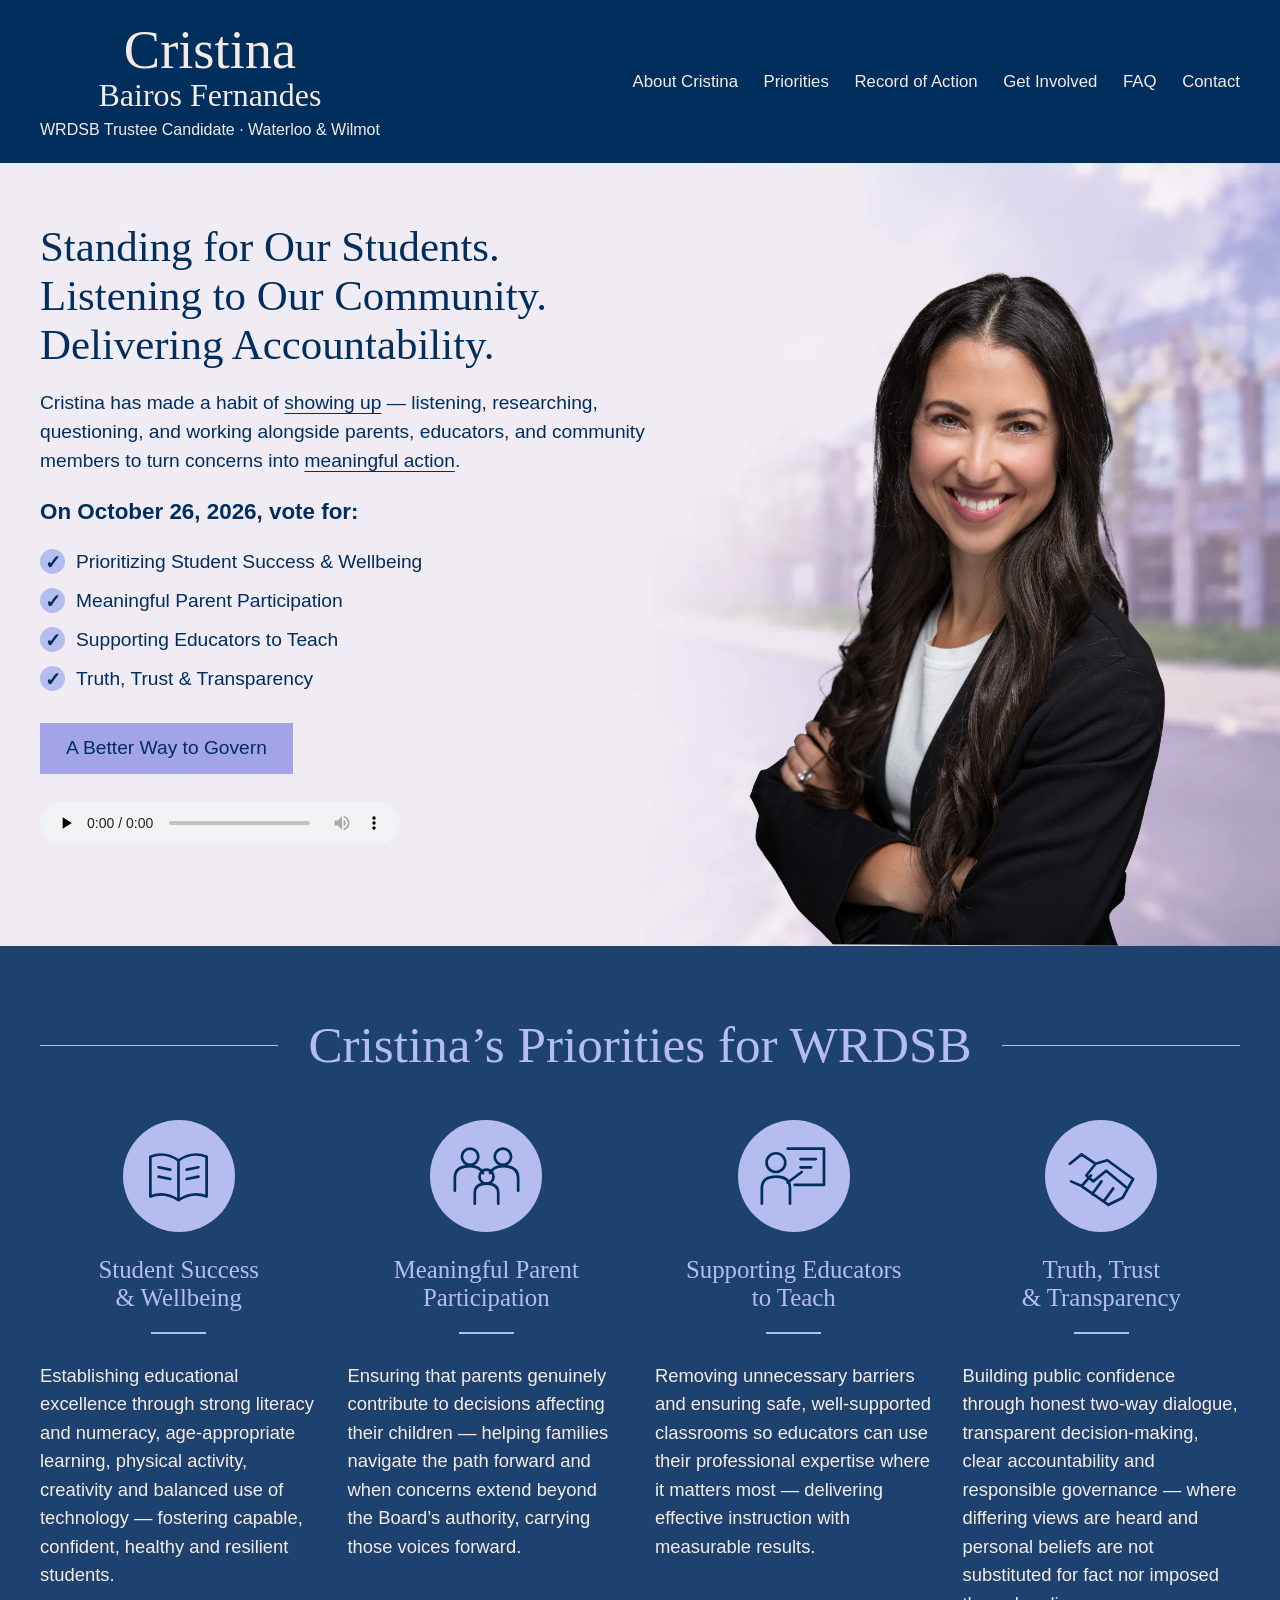
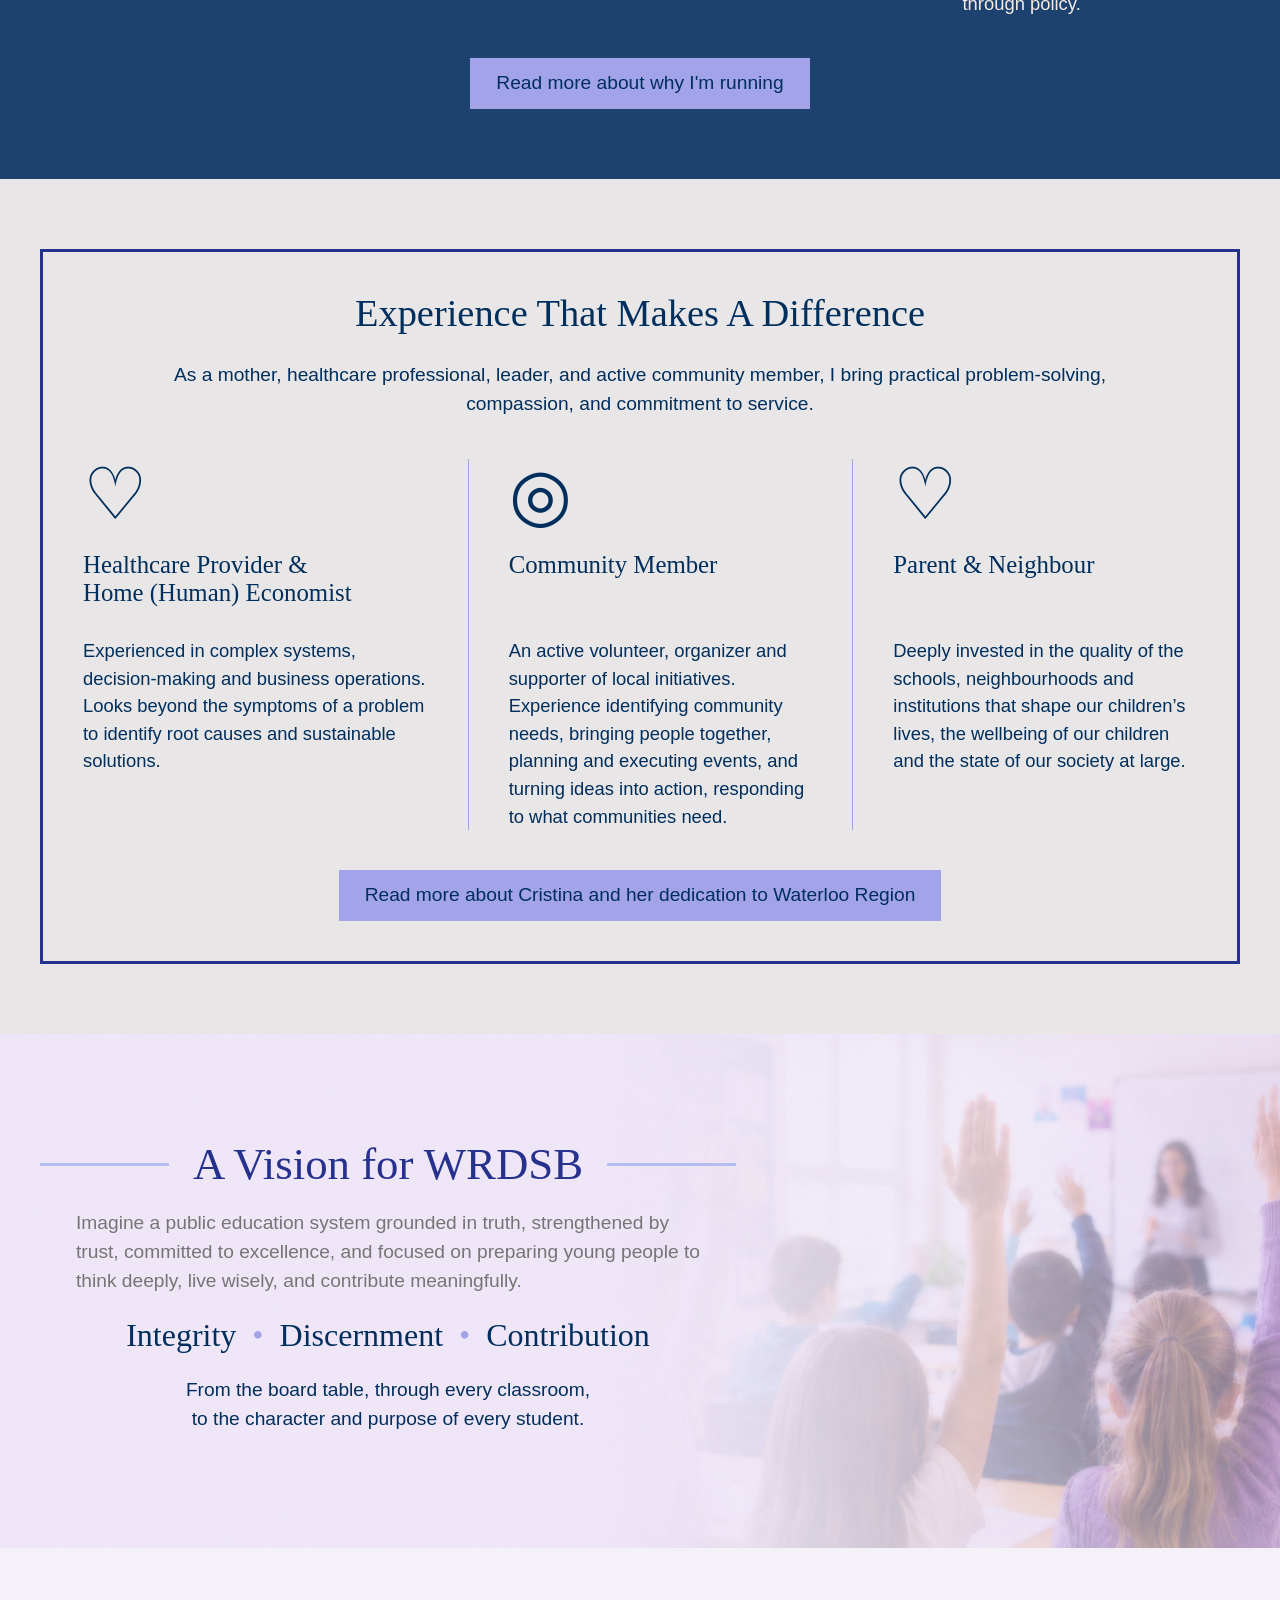
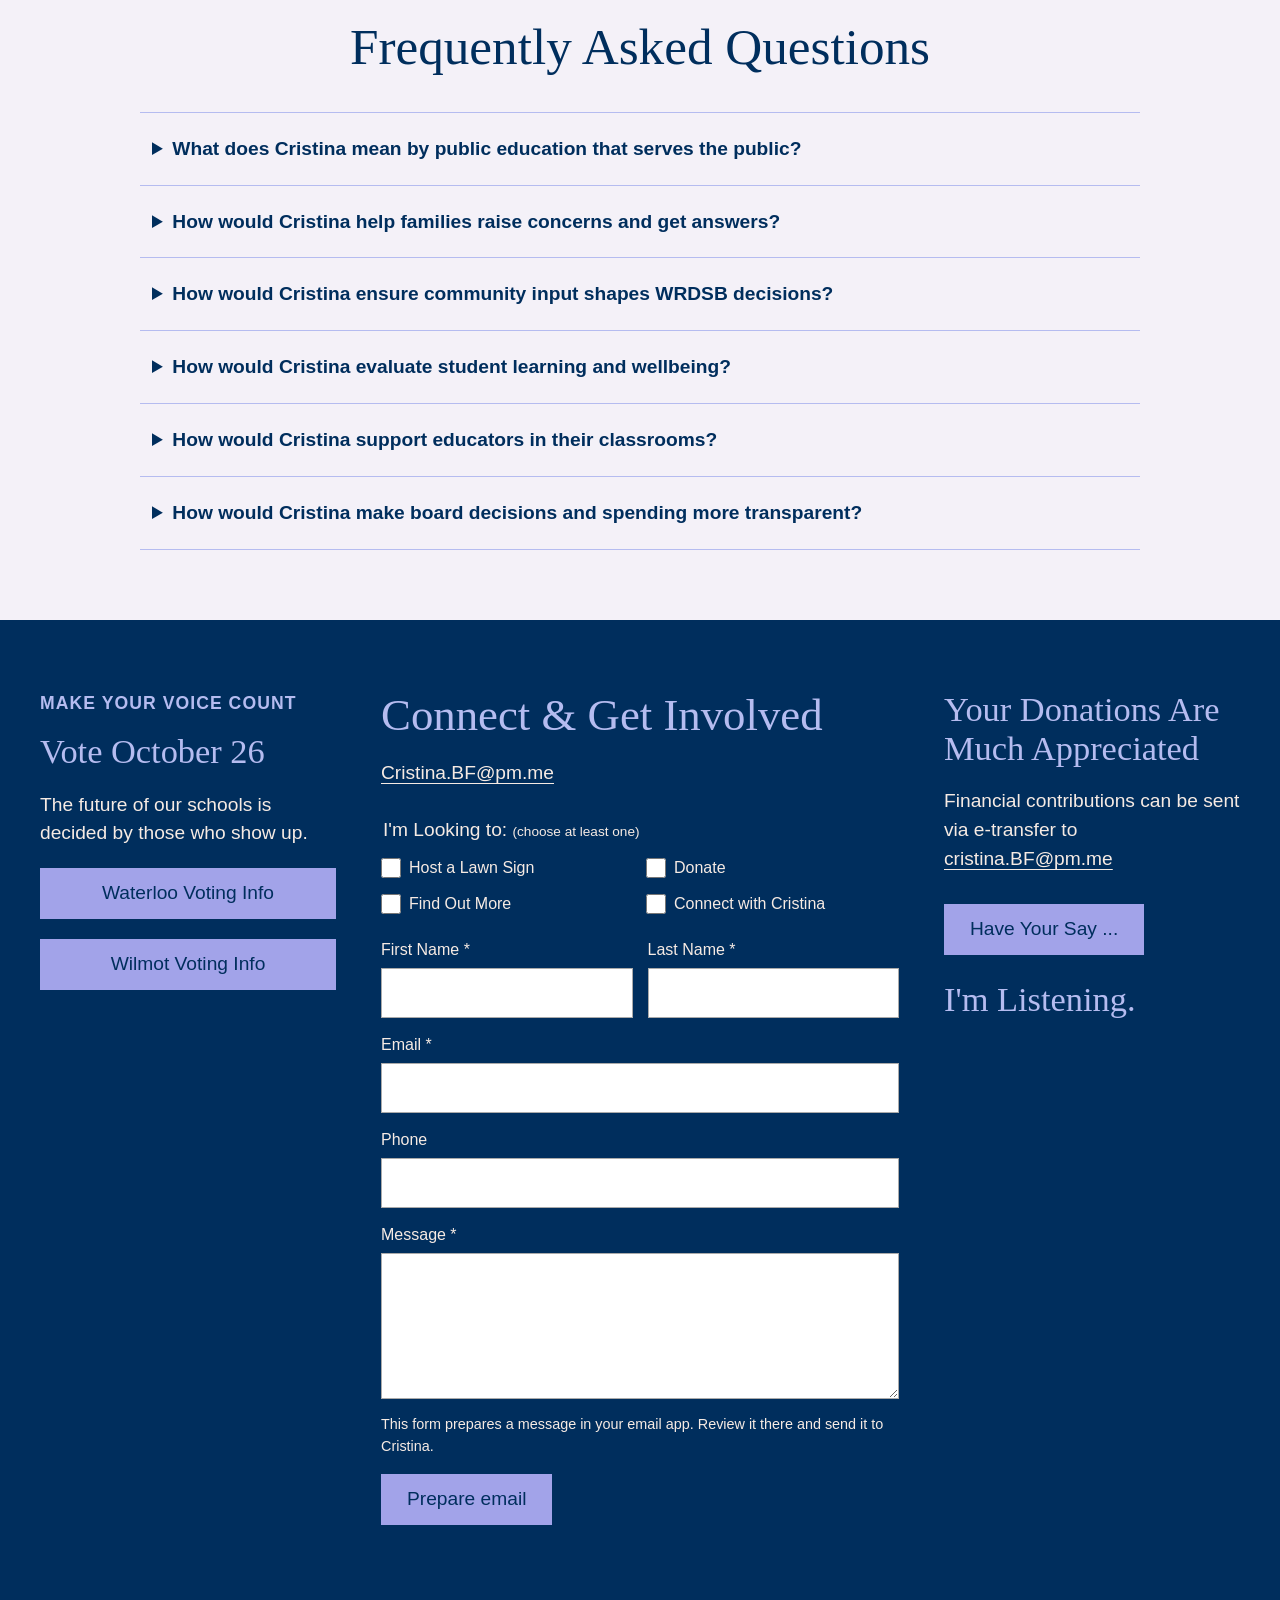
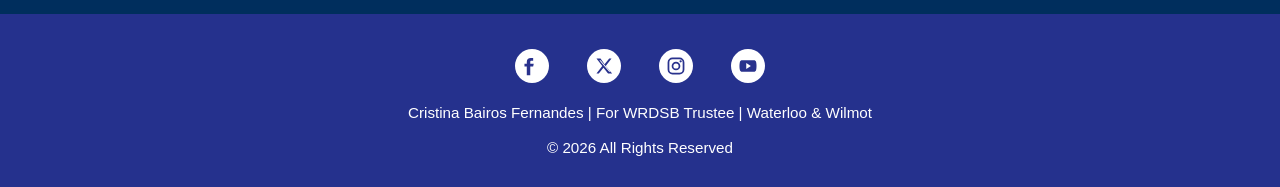
==== commit c7315dd9: "Add files via upload" ====
--- a/index.html
+++ b/index.html
@@ -3,34 +3,142 @@
 <head>
   <meta charset="utf-8">
   <meta name="viewport" content="width=device-width, initial-scale=1">
-  <title>Cristina Bairos Fernandes | WRDSB Trustee for Waterloo &amp; Wilmot</title>
-  <meta name="description" content="Cristina Bairos Fernandes for WRDSB Trustee in Waterloo and Wilmot. Student success, parent participation, supporting educators, and transparent governance.">
+  <title>Cristina Bairos Fernandes | 2026 WRDSB Trustee Candidate for Waterloo &amp; Wilmot</title>
+  <meta name="description" content="Meet Cristina Bairos Fernandes, a 2026 WRDSB trustee candidate for Waterloo and Wilmot. Explore her priorities, record of action and approach to public education.">
   <link rel="icon" href="https://static.wixstatic.com/media/94a08f_8d7bc930679843a6bdc421e61376ba02~mv2.png">
-  <link rel="stylesheet" href="styles.css?v=18">
-  <script src="script.js?v=5" defer></script>
+  <link rel="stylesheet" href="styles.css?v=28">
+  <script src="script.js?v=7" defer></script>
   <meta property="og:type" content="website">
   <meta property="og:site_name" content="Cristina Bairos Fernandes">
-  <meta property="og:title" content="Cristina Bairos Fernandes | WRDSB Trustee for Waterloo &amp; Wilmot">
-  <meta property="og:description" content="Cristina Bairos Fernandes for WRDSB Trustee in Waterloo and Wilmot. Student success, parent participation, supporting educators, and transparent governance.">
-  <meta property="og:image" content="https://www.cfernandes.ca/assets/social-preview.png">
+  <meta property="og:title" content="Cristina Bairos Fernandes | 2026 WRDSB Trustee Candidate for Waterloo &amp; Wilmot">
+  <meta property="og:description" content="Meet Cristina Bairos Fernandes, a 2026 WRDSB trustee candidate for Waterloo and Wilmot. Explore her priorities, record of action and approach to public education.">
+  <meta property="og:image" content="https://lvernon91.github.io/cfernandes2026/assets/social-preview.png">
   <meta property="og:image:width" content="648">
   <meta property="og:image:height" content="366">
   <meta property="og:image:alt" content="Cristina Bairos Fernandes — She’s Listening. She’s Taking Action. WRDSB Trustee in Waterloo and Wilmot.">
   <meta name="twitter:card" content="summary_large_image">
-  <meta name="twitter:title" content="Cristina Bairos Fernandes | WRDSB Trustee for Waterloo &amp; Wilmot">
-  <meta name="twitter:description" content="Cristina Bairos Fernandes for WRDSB Trustee in Waterloo and Wilmot. Student success, parent participation, supporting educators, and transparent governance.">
-  <meta name="twitter:image" content="https://www.cfernandes.ca/assets/social-preview.png">
+  <meta name="twitter:title" content="Cristina Bairos Fernandes | 2026 WRDSB Trustee Candidate for Waterloo &amp; Wilmot">
+  <meta name="twitter:description" content="Meet Cristina Bairos Fernandes, a 2026 WRDSB trustee candidate for Waterloo and Wilmot. Explore her priorities, record of action and approach to public education.">
+  <meta name="twitter:image" content="https://lvernon91.github.io/cfernandes2026/assets/social-preview.png">
+  <link rel="canonical" href="https://lvernon91.github.io/cfernandes2026/">
+  <meta property="og:url" content="https://lvernon91.github.io/cfernandes2026/">
+  <script type="application/ld+json">
+{
+  "@context": "https://schema.org",
+  "@graph": [
+    {
+      "@type": "Person",
+      "@id": "https://lvernon91.github.io/cfernandes2026/#cristina",
+      "name": "Cristina Bairos Fernandes",
+      "url": "https://lvernon91.github.io/cfernandes2026/",
+      "image": "https://lvernon91.github.io/cfernandes2026/assets/cristina-portrait.png",
+      "description": "2026 candidate for Waterloo Region District School Board (WRDSB) trustee for Waterloo and Wilmot, Ontario.",
+      "sameAs": [
+        "https://www.facebook.com/CrisBairosFern",
+        "https://mobile.twitter.com/CrisBairosFern",
+        "https://www.instagram.com/crisbairosfern/",
+        "https://www.youtube.com/@CrisBairosFern/videos"
+      ]
+    },
+    {
+      "@type": "WebSite",
+      "@id": "https://lvernon91.github.io/cfernandes2026/#website",
+      "url": "https://lvernon91.github.io/cfernandes2026/",
+      "name": "Cristina Bairos Fernandes",
+      "publisher": {
+        "@id": "https://lvernon91.github.io/cfernandes2026/#cristina"
+      }
+    },
+    {
+      "@type": "WebPage",
+      "@id": "https://lvernon91.github.io/cfernandes2026/#webpage",
+      "url": "https://lvernon91.github.io/cfernandes2026/",
+      "name": "Cristina Bairos Fernandes | 2026 WRDSB Trustee Candidate for Waterloo & Wilmot",
+      "description": "Meet Cristina Bairos Fernandes, a 2026 WRDSB trustee candidate for Waterloo and Wilmot. Explore her priorities, record of action and approach to public education.",
+      "inLanguage": "en-CA",
+      "isPartOf": {
+        "@id": "https://lvernon91.github.io/cfernandes2026/#website"
+      },
+      "about": {
+        "@id": "https://lvernon91.github.io/cfernandes2026/#cristina"
+      }
+    },
+    {
+      "@type": "FAQPage",
+      "@id": "https://lvernon91.github.io/cfernandes2026/#faq",
+      "url": "https://lvernon91.github.io/cfernandes2026/#faq",
+      "isPartOf": {
+        "@id": "https://lvernon91.github.io/cfernandes2026/#webpage"
+      },
+      "about": {
+        "@id": "https://lvernon91.github.io/cfernandes2026/#cristina"
+      },
+      "mainEntity": [
+        {
+          "@type": "Question",
+          "name": "What does Cristina mean by public education that serves the public?",
+          "acceptedAnswer": {
+            "@type": "Answer",
+            "text": "I believe a publicly funded school board should welcome scrutiny, respect differing views and distinguish evidence from opinion. Students’ learning and wellbeing should remain central, and families and community members should be able to understand and contribute to decisions."
+          }
+        },
+        {
+          "@type": "Question",
+          "name": "How would Cristina help families raise concerns and get answers?",
+          "acceptedAnswer": {
+            "@type": "Answer",
+            "text": "I would pursue clearer, more reasonable pathways for raising and resolving concerns, alongside stronger two-way communication between families, trustees and the Board. Families should know who makes decisions and where to turn when concerns remain unresolved. When issues fall outside the Board’s authority, I would carry those concerns forward to the province."
+          }
+        },
+        {
+          "@type": "Question",
+          "name": "How would Cristina ensure community input shapes WRDSB decisions?",
+          "acceptedAnswer": {
+            "@type": "Answer",
+            "text": "I would advocate for meaningful consultation before decisions are made, stronger roles for school councils and the Parent Involvement Committee, and regular community conversations and town halls. Consultation should include follow-up explaining what was heard, what was decided and why."
+          }
+        },
+        {
+          "@type": "Question",
+          "name": "How would Cristina evaluate student learning and wellbeing?",
+          "acceptedAnswer": {
+            "@type": "Answer",
+            "text": "I would pursue clear, measurable student outcomes and regular evaluation of programs. My priorities include stronger literacy and numeracy, earlier support when students fall behind, and learning that supports capable, confident, healthy and resilient students. That includes purposeful, balanced technology use alongside physical activity, outdoor time, creativity and hands-on learning."
+          }
+        },
+        {
+          "@type": "Question",
+          "name": "How would Cristina support educators in their classrooms?",
+          "acceptedAnswer": {
+            "@type": "Answer",
+            "text": "I would pursue safer, more orderly classrooms and timely support for students with complex learning, behavioural or developmental needs. I would also advocate for meaningful educator input into classroom-related policy, professional development tied to educational excellence, and professional support that helps educators focus on effective teaching."
+          }
+        },
+        {
+          "@type": "Question",
+          "name": "How would Cristina make board decisions and spending more transparent?",
+          "acceptedAnswer": {
+            "@type": "Answer",
+            "text": "The public should be able to understand what was decided, why, what evidence supported it, what it cost and whether it worked. I would pursue clearer reporting, accessible board information, measurable goals and regular evaluation, with stronger accountability for public funds and educational results."
+          }
+        }
+      ]
+    }
+  ]
+}
+  </script>
 </head>
 <body>
 <a class="skip-link" href="#main">Skip to content</a>
 <header class="site-header">
   <div class="header-inner wrap">
-    <a class="brand" href="./" aria-label="Cristina Bairos Fernandes, home"><span>Cristina</span><span>Bairos Fernandes</span><small>– For WRDSB Trustee –</small></a>
+    <a class="brand" href="./" aria-label="Cristina Bairos Fernandes, home"><span>Cristina</span><span>Bairos Fernandes</span><small>WRDSB Trustee Candidate · Waterloo &amp; Wilmot</small></a>
     <details class="navigation" open><summary>Menu <span aria-hidden="true">☰</span></summary><nav aria-label="Main navigation">
-      <a href="about-cris.html">About Cristina</a>
-      <a href="priorities.html">Priorities</a>
-      <a href="record-of-action.html">Record of Action</a>
-      <a href="getting-involved.html">Get Involved</a>
+      <a href="about-cris/">About Cristina</a>
+      <a href="priorities/">Priorities</a>
+      <a href="record-of-action/">Record of Action</a>
+      <a href="getting-involved/">Get Involved</a>
+      <a href="#faq">FAQ</a>
       <a href="#contact">Contact</a>
     </nav></details>
   </div>
@@ -40,29 +148,31 @@
     <div class="hero-inner wrap">
       <div class="hero-copy">
         <h1>Standing for Our Students.<br>Listening to Our Community.<br>Delivering Accountability.</h1>
-        <p>Cristina has made a habit of <a href="priorities.html">showing up</a> — listening, researching, questioning, and working alongside parents, educators, and community members to turn concerns into <a href="https://empowrconnect.substack.com/">meaningful action</a>.</p>
+        <p>Cristina has made a habit of <a href="priorities/">showing up</a> — listening, researching, questioning, and working alongside parents, educators, and community members to turn concerns into <a href="https://empowrconnect.substack.com/">meaningful action</a>.</p>
         <div class="hero-vote-desktop">
         <p class="vote-date"><strong>On October 26, 2026, vote for:</strong></p>
         <ul class="commitments"><li>Prioritizing Student Success &amp; Wellbeing</li><li>Meaningful Parent Participation</li><li>Supporting Educators to Teach</li><li>Truth, Trust &amp; Transparency</li></ul>
         </div>
-        <a class="button" href="priorities.html">A Better Way to Govern</a>
+        <a class="button" href="priorities/">A Better Way to Govern</a>
+        <audio class="hero-audio" controls preload="none" aria-label="Listen to Cristina’s recording"><source src="assets/cristina-recording.mp3" type="audio/mpeg">Your browser does not support audio playback.</audio>
       </div>
-      <img class="portrait" src="https://static.wixstatic.com/media/94a08f_ec62e392efb240599db91ec705c65966~mv2.png/v1/crop/x_0,y_652,w_3840,h_5108/fill/w_1084,h_1438,al_c,q_90/_PP_5392.png" alt="Cristina Bairos Fernandes" width="1084" height="1438" fetchpriority="high">
+      <img class="portrait" src="assets/cristina-portrait.png" alt="Cristina Bairos Fernandes" width="1084" height="1438" fetchpriority="high">
     </div>
     <div class="hero-vote-mobile"><div class="wrap">
         <p class="vote-date"><strong>On October 26, 2026, vote for:</strong></p>
         <ul class="commitments"><li>Prioritizing Student Success &amp; Wellbeing</li><li>Meaningful Parent Participation</li><li>Supporting Educators to Teach</li><li>Truth, Trust &amp; Transparency</li></ul>
     </div></div>
   </section>
+
   <section class="priorities section-space" aria-labelledby="priorities-title">
-    <div class="wrap"><h2 class="ruled" id="priorities-title">Priorities</h2>
+    <div class="wrap"><h2 class="ruled" id="priorities-title">Cristina’s Priorities for WRDSB</h2>
       <div class="priority-grid">
         <article><div class="icon-circle" aria-hidden="true"><svg viewBox="0 0 64 64"><path d="M8 16q12-5 24 3 12-8 24-3v34q-12-5-24 3-12-8-24-3zM32 19v34M15 25l10 2M15 33l10 2M39 27l10-2M39 35l10-2"/></svg></div><h3>Student Success<br>&amp; Wellbeing</h3><p>Establishing educational excellence through strong literacy and numeracy, age-appropriate learning, physical activity, creativity and balanced use of technology — fostering capable, confident, healthy and resilient students.</p></article>
         <article><div class="icon-circle" aria-hidden="true"><svg viewBox="0 0 64 64"><circle cx="18" cy="16" r="7"/><circle cx="46" cy="16" r="7"/><circle cx="32" cy="33" r="6"/><path d="M5 45V34q0-10 13-10 8 0 11 6M59 45V34q0-10-13-10-8 0-11 6M22 56V47q0-8 10-8t10 8v9"/></svg></div><h3>Meaningful Parent<br>Participation</h3><p>Ensuring that parents genuinely contribute to decisions affecting their children — helping families navigate the path forward and when concerns extend beyond the Board’s authority, carrying those voices forward.</p></article>
         <article><div class="icon-circle" aria-hidden="true"><svg viewBox="0 0 64 64"><path d="M27 9h31v31H33M38 18h13M38 25h9M5 56V43q0-10 12-10t12 10v13M27 38l12-9"/><circle cx="17" cy="21" r="8"/></svg></div><h3>Supporting Educators<br>to Teach</h3><p>Removing unnecessary barriers and ensuring safe, well-supported classrooms so educators can use their professional expertise where it matters most — delivering effective instruction with measurable results.</p></article>
         <article><div class="icon-circle" aria-hidden="true"><svg viewBox="0 0 64 64"><path d="M5 22l10-8 12 8 10-3 22 16-9 16-12 6-23-16-9-4M27 22l-8 10 6 5 11-9 17 14M15 41l8-9M24 48l8-11M34 54l8-11"/></svg></div><h3>Truth, Trust<br>&amp; Transparency</h3><p>Building public confidence through honest two-way dialogue, transparent decision-making, clear accountability and responsible governance — where differing views are heard and personal beliefs are not substituted for fact nor imposed through policy.</p></article>
       </div>
-      <div class="center"><a class="button" href="about-cris.html">Read more about why I'm running</a></div>
+      <div class="center"><a class="button" href="about-cris/">Read more about why I'm running</a></div>
     </div>
   </section>
   <section class="experience section-space" aria-labelledby="experience-title"><div class="experience-panel wrap">
@@ -73,13 +183,23 @@
       <article><span class="experience-symbol" aria-hidden="true">◎</span><h3>Community Member</h3><p>An active volunteer, organizer and supporter of local initiatives. Experience identifying community needs, bringing people together, planning and executing events, and turning ideas into action, responding to what communities need.</p></article>
       <article><span class="experience-symbol" aria-hidden="true">♡</span><h3>Parent &amp; Neighbour</h3><p>Deeply invested in the quality of the schools, neighbourhoods and institutions that shape our children’s lives, the wellbeing of our children and the state of our society at large.</p></article>
     </div>
-    <div class="center"><a class="button" href="about-cris.html">Read more about Cristina and her dedication to Waterloo Region</a></div>
+    <div class="center"><a class="button" href="about-cris/">Read more about Cristina and her dedication to Waterloo Region</a></div>
   </div></section>
   <section class="vision section-space" aria-labelledby="vision-title"><div class="vision-panel wrap">
     <h2 class="vision-title" id="vision-title">A Vision for WRDSB</h2>
     <p>Imagine a public education system grounded in truth, strengthened by trust, committed to excellence, and focused on preparing young people to think deeply, live wisely, and contribute meaningfully.</p>
     <p class="vision-values">Integrity <span aria-hidden="true">•</span> Discernment <span aria-hidden="true">•</span> Contribution</p>
     <p class="vision-closing">From the board table, through every classroom,<br>to the character and purpose of every student.</p>
+  </div></section>
+
+  <section class="faq section-space" id="faq" aria-labelledby="faq-title"><div class="faq-inner wrap">
+    <h2 id="faq-title">Frequently Asked Questions</h2>
+    <details class="faq-item" id="faq-1"><summary>What does Cristina mean by public education that serves the public?</summary><div class="faq-answer"><p>I believe a publicly funded school board should welcome scrutiny, respect differing views and distinguish evidence from opinion. Students’ learning and wellbeing should remain central, and families and community members should be able to understand and contribute to decisions.</p><p><a href="priorities/#truth-trust-transparency">Read the supporting platform priorities</a></p></div></details>
+    <details class="faq-item" id="faq-2"><summary>How would Cristina help families raise concerns and get answers?</summary><div class="faq-answer"><p>I would pursue clearer, more reasonable pathways for raising and resolving concerns, alongside stronger two-way communication between families, trustees and the Board. Families should know who makes decisions and where to turn when concerns remain unresolved. When issues fall outside the Board’s authority, I would carry those concerns forward to the province.</p><p><a href="priorities/#parent-participation">Read the supporting platform priorities</a></p></div></details>
+    <details class="faq-item" id="faq-3"><summary>How would Cristina ensure community input shapes WRDSB decisions?</summary><div class="faq-answer"><p>I would advocate for meaningful consultation before decisions are made, stronger roles for school councils and the Parent Involvement Committee, and regular community conversations and town halls. Consultation should include follow-up explaining what was heard, what was decided and why.</p><p><a href="priorities/#parent-participation">Read the supporting platform priorities</a></p></div></details>
+    <details class="faq-item" id="faq-4"><summary>How would Cristina evaluate student learning and wellbeing?</summary><div class="faq-answer"><p>I would pursue clear, measurable student outcomes and regular evaluation of programs. My priorities include stronger literacy and numeracy, earlier support when students fall behind, and learning that supports capable, confident, healthy and resilient students. That includes purposeful, balanced technology use alongside physical activity, outdoor time, creativity and hands-on learning.</p><p><a href="priorities/#student-success">Read the supporting platform priorities</a></p></div></details>
+    <details class="faq-item" id="faq-5"><summary>How would Cristina support educators in their classrooms?</summary><div class="faq-answer"><p>I would pursue safer, more orderly classrooms and timely support for students with complex learning, behavioural or developmental needs. I would also advocate for meaningful educator input into classroom-related policy, professional development tied to educational excellence, and professional support that helps educators focus on effective teaching.</p><p><a href="priorities/#supporting-educators">Read the supporting platform priorities</a></p></div></details>
+    <details class="faq-item" id="faq-6"><summary>How would Cristina make board decisions and spending more transparent?</summary><div class="faq-answer"><p>The public should be able to understand what was decided, why, what evidence supported it, what it cost and whether it worked. I would pursue clearer reporting, accessible board information, measurable goals and regular evaluation, with stronger accountability for public funds and educational results.</p><p><a href="priorities/#truth-trust-transparency">Read the supporting platform priorities</a></p></div></details>
   </div></section>
 </main>
 <footer>
@@ -98,7 +218,7 @@
     </section>
     <section class="donations"><h2>Your Donations Are Much Appreciated</h2><p>Financial contributions can be sent via e-transfer to <a href="mailto:cristina.BF@pm.me?subject=Cristina%20for%20WRDSB%20Trustee%20Financial%20Contribution">cristina.BF@pm.me</a></p><a class="button" href="https://docs.google.com/forms/d/e/1FAIpQLSfS1SNRipjZpWVrn5qnN9l6ZZ29Iqpj7XGVn9k5e36djP1xtg/viewform?usp=publish-editor">Have Your Say ...</a><h2 class="listening">I'm Listening.</h2></section>
   </div></div>
-  <div class="footer-bottom"><div class="wrap"><nav class="social" aria-label="Social media"><a href="https://www.facebook.com/CrisBairosFern">Facebook</a><a href="https://mobile.twitter.com/CrisBairosFern">X</a><a href="https://www.instagram.com/crisbairosfern/">Instagram</a><a href="https://www.youtube.com/@CrisBairosFern/videos">YouTube</a></nav><p>Cristina Bairos Fernandes | For WRDSB Trustee | Waterloo &amp; Wilmot</p><p>© 2026 All Rights Reserved</p></div></div>
+  <div class="footer-bottom"><div class="wrap"><nav class="social social-footer-icons" aria-label="Social media"><a href="https://www.facebook.com/CrisBairosFern" aria-label="Facebook"><img src="assets/facebook.svg" alt="" width="30" height="30"></a><a href="https://mobile.twitter.com/CrisBairosFern" aria-label="Twitter"><img src="assets/x.svg" alt="" width="30" height="30"></a><a href="https://www.instagram.com/crisbairosfern/" aria-label="Instagram"><img src="assets/instagram.svg" alt="" width="30" height="30"></a><a href="https://www.youtube.com/@CrisBairosFern/videos" aria-label="YouTube"><img src="assets/youtube.svg" alt="" width="30" height="30"></a></nav><p>Cristina Bairos Fernandes | For WRDSB Trustee | Waterloo &amp; Wilmot</p><p>© 2026 All Rights Reserved</p></div></div>
 </footer>
 </body>
 </html>
--- a/styles.css
+++ b/styles.css
@@ -3,14 +3,14 @@
 :root{--navy:#002e5d;--blue:#1d426f;--lavender:#b5bcf0;--cream:#f6ebe4;--purple:#25318d;scroll-padding-top:160px}
 *{box-sizing:border-box}body{margin:0;color:var(--navy);background:#e8e6e6;font:1.2rem/1.5 Futura,'Century Gothic',Arial,sans-serif}h1,h2,h3,p{margin:0}h1,h2,h3{font-family:Caslon,Georgia,serif;font-weight:400;line-height:1.14}h2{font-size:clamp(2rem,4vw,3.5rem)}h3{font-size:1.55rem}p{margin-top:1.2rem}a{color:inherit;text-underline-offset:4px}img{max-width:100%;display:block}button,input,textarea,summary{font:inherit}button,a,summary,input,textarea{touch-action:manipulation}:focus-visible{outline:3px solid #eaba66;outline-offset:5px}.wrap{width:min(1400px,calc(100% - 80px));margin-inline:auto}.section-space{padding-block:70px}.center{text-align:center;margin-top:40px}.button{display:inline-flex;align-items:center;justify-content:center;min-height:48px;max-width:100%;padding:12px 25px;background:#a2a3e9;color:var(--navy);border:1px solid transparent;border-radius:0;text-decoration:none;text-align:center;line-height:1.3;cursor:pointer}.button:hover{background:#d1d5fa}.skip-link{position:fixed;top:8px;left:8px;z-index:10;background:white;padding:12px;transform:translateY(-150%)}.skip-link:focus{transform:none}
 .site-header{position:sticky;top:0;z-index:5;background:var(--navy);color:var(--cream)}.header-inner{display:flex;align-items:center;justify-content:space-between;gap:35px;padding-block:22px}.brand{display:flex;flex-direction:column;text-align:center;text-decoration:none;flex-shrink:0;font-family:Caslon,Georgia,serif;line-height:1.05}.brand span:first-child{font-size:3.4rem}.brand span:nth-child(2){font-size:2rem}.brand small{font:1.1rem/1.4 Futura,Arial,sans-serif;margin-top:6px}.navigation summary{display:none}.navigation nav{display:flex;align-items:center;justify-content:flex-end;gap:clamp(15px,2vw,32px)}.navigation nav a{text-decoration:none;font-size:1.05rem;padding-block:12px}.navigation nav a:hover{text-decoration:underline}
-.hero{background:#ececf5 url('https://static.wixstatic.com/media/94a08f_c94b4f1ce0d64038a14bc4d4af19f886~mv2.png') center/cover}.hero-inner{display:grid;grid-template-columns:minmax(0,1.25fr) minmax(0,1fr);align-items:end;gap:25px}.hero-copy{align-self:start;padding-block:60px 45px}.hero h1{font-size:clamp(2rem,3.35vw,3.3rem)}.hero-copy p{max-width:650px}.vote-date{font-size:1.4rem}.commitments{list-style:none;padding:0;margin:20px 0 30px;font-size:clamp(1.1rem,1.5vw,1.45rem)}.commitments li{position:relative;padding-left:36px;margin-block:10px}.commitments li:before{content:'✓';position:absolute;left:0;top:1px;display:grid;place-items:center;width:25px;height:25px;border-radius:50%;background:var(--lavender);font-weight:bold;font-family:Arial,sans-serif}.portrait{width:100%;height:auto;max-height:790px;object-fit:contain;object-position:center bottom}
+.hero{background:#ececf5 url('assets/homepage-background.webp') center/cover}.hero-inner{display:grid;grid-template-columns:minmax(0,1.25fr) minmax(0,1fr);align-items:end;gap:25px}.hero-copy{align-self:start;padding-block:60px 45px}.hero h1{font-size:clamp(2rem,3.35vw,3.3rem)}.hero-copy p{max-width:650px}.vote-date{font-size:1.4rem}.commitments{list-style:none;padding:0;margin:20px 0 30px;font-size:clamp(1.1rem,1.5vw,1.45rem)}.commitments li{position:relative;padding-left:36px;margin-block:10px}.commitments li:before{content:'✓';position:absolute;left:0;top:1px;display:grid;place-items:center;width:25px;height:25px;border-radius:50%;background:var(--lavender);font-weight:bold;font-family:Arial,sans-serif}.portrait{width:100%;height:auto;max-height:790px;object-fit:contain;object-position:center bottom}
 .priorities{background:var(--blue);color:var(--cream)}.ruled{display:flex;align-items:center;gap:30px;text-align:center;color:var(--lavender);margin-bottom:45px}.ruled:before,.ruled:after{content:'';height:1px;flex:1;background:var(--lavender)}.priority-grid{display:grid;grid-template-columns:repeat(4,minmax(0,1fr));gap:30px}.priority-grid article{text-align:center}.icon-circle{width:112px;height:112px;background:var(--lavender);border-radius:50%;display:grid;place-items:center;margin:0 auto 24px;color:var(--navy)}.icon-circle svg{width:75px;height:75px;fill:none;stroke:currentColor;stroke-width:2.3;stroke-linecap:round;stroke-linejoin:round}.priority-grid h3{color:var(--lavender);min-height:3.5em}.priority-grid h3:after{content:'';display:block;width:55px;height:2px;background:var(--lavender);margin:20px auto 0}.priority-grid p{text-align:left;font-size:1.15rem;line-height:1.55}
 .experience-panel{border:3px solid var(--purple);padding:40px}.experience h2{text-align:center;font-size:clamp(2rem,3vw,2.6rem)}.intro{max-width:950px;margin:25px auto 40px;text-align:center}.experience-grid{display:grid;grid-template-columns:repeat(3,minmax(0,1fr));gap:40px}.experience-grid article+article{border-left:1px solid #a2a3e9;padding-left:40px}.experience-symbol{font-family:Georgia,serif;font-size:4.5rem;line-height:1;display:block;margin-bottom:20px}.experience-grid h3{min-height:2.7em}.experience-grid p{font-size:1.15rem}
-.vision{background:#eef0f4 url('https://static.wixstatic.com/media/94a08f_a597af1c95564474a9ade78b2ede6b05~mv2.jpg') center/cover}.vision-panel{padding:35px 0 45px;background:transparent;text-align:left;max-width:1400px}.vision h2{color:var(--purple)}.vision-title{display:flex;align-items:center;justify-content:center;gap:24px;width:58%;text-align:center;white-space:nowrap;font-size:clamp(2rem,3.5vw,3.5rem)}.vision-title:before,.vision-title:after{content:"";height:3px;background:var(--lavender);flex:1;min-width:35px}.vision p{width:52%;max-width:850px;margin-left:3%;margin-right:0}.vision p:not(.vision-values):not(.vision-closing){color:#757575}.vision-values{font-family:Caslon,Georgia,serif;font-size:clamp(1.6rem,2.5vw,2.6rem);line-height:1.3;padding-block:0;text-align:center}.vision-values span{color:#a2a3e9;margin-inline:8px}.vision-closing{text-align:center}
+.vision{background:#eef0f4 url('assets/vision-background.jpg') center/cover}.vision-panel{padding:35px 0 45px;background:transparent;text-align:left;max-width:1400px}.vision h2{color:var(--purple)}.vision-title{display:flex;align-items:center;justify-content:center;gap:24px;width:58%;text-align:center;white-space:nowrap;font-size:clamp(2rem,3.5vw,3.5rem)}.vision-title:before,.vision-title:after{content:"";height:3px;background:var(--lavender);flex:1;min-width:35px}.vision p{width:52%;max-width:850px;margin-left:3%;margin-right:0}.vision p:not(.vision-values):not(.vision-closing){color:#757575}.vision-values{font-family:Caslon,Georgia,serif;font-size:clamp(1.6rem,2.5vw,2.6rem);line-height:1.3;padding-block:0;text-align:center}.vision-values span{color:#a2a3e9;margin-inline:8px}.vision-closing{text-align:center}
 .contact-section{background:var(--navy);color:var(--cream);scroll-margin-top:20px}.contact-grid{display:grid;grid-template-columns:minmax(0,.8fr) minmax(0,1.4fr) minmax(0,.8fr);gap:45px}.contact-grid h2{font-size:2.15rem;color:var(--lavender)}.connect h2{font-size:clamp(2.2rem,3.5vw,3.4rem)}.eyebrow{font-size:1.1rem;text-transform:uppercase;font-weight:bold;letter-spacing:.06em;color:var(--lavender);margin:0 0 16px}.voting .button{display:flex;margin-top:20px}.email{display:inline-block;margin-top:18px}.donations a{overflow-wrap:anywhere}.donations .button{margin-top:30px}.listening{margin-top:25px}form{margin-top:28px}fieldset{margin:0 0 22px;padding:0;border:0}legend{margin-bottom:12px}legend span{font-size:.85rem}.checkboxes{display:grid;grid-template-columns:1fr 1fr;gap:12px}.checkboxes label{display:flex;align-items:center;gap:8px;font-size:1rem;margin:0}.checkboxes input{width:20px;height:20px;margin:0;flex-shrink:0;accent-color:#a2a3e9}.name-fields{display:grid;grid-template-columns:1fr 1fr;gap:15px}form>label,.name-fields label{display:block;margin-bottom:15px;font-size:1rem}input:not([type=checkbox]),textarea{display:block;width:100%;min-width:0;border:1px solid #aaa;background:white;color:var(--navy);padding:12px;margin-top:6px;border-radius:0;font-size:1rem}textarea{resize:vertical;min-height:125px}.form-note{font-size:.9rem;line-height:1.5;margin:0 0 16px}#form-status{font-size:.95rem}.footer-bottom{background:var(--purple);color:white;text-align:center;padding:28px 0;font-size:.95rem}.social{display:flex;justify-content:center;flex-wrap:wrap;gap:24px}.social a{padding:10px 0}.footer-bottom p{margin-top:12px}
-@media(min-width:1001px){.navigation:not([open]) nav{display:flex}}
+@media(min-width:1101px){.navigation:not([open]) nav{display:flex}}
 @media(max-width:1100px){.wrap{width:calc(100% - 48px)}.contact-grid{grid-template-columns:1fr 1.6fr}.donations{grid-column:1/-1;max-width:650px}.priority-grid{grid-template-columns:repeat(2,minmax(0,1fr));gap:45px}.priority-grid h3{min-height:0}}
-@media(max-width:1000px){:root{scroll-padding-top:135px}.header-inner{padding-block:15px}.brand span:first-child{font-size:2.7rem}.brand span:nth-child(2){font-size:1.65rem}.navigation summary{display:flex;align-items:center;gap:12px;cursor:pointer;min-height:48px}.navigation nav{position:absolute;left:0;right:0;top:100%;background:var(--navy);padding:20px 24px;display:flex;flex-direction:column;align-items:stretch;gap:4px;border-top:1px solid #b5bcf055;max-height:calc(100dvh - 130px);overflow:auto}.navigation nav a{padding:12px}.hero-inner{grid-template-columns:1.2fr 1fr}.hero-copy{padding-block:48px 35px}.experience-grid{gap:25px}.experience-grid article+article{padding-left:25px}}
+@media(max-width:1100px){:root{scroll-padding-top:135px}.header-inner{padding-block:15px}.brand span:first-child{font-size:2.7rem}.brand span:nth-child(2){font-size:1.65rem}.navigation summary{display:flex;align-items:center;gap:12px;cursor:pointer;min-height:48px}.navigation nav{position:absolute;left:0;right:0;top:100%;background:var(--navy);padding:20px 24px;display:flex;flex-direction:column;align-items:stretch;gap:4px;border-top:1px solid #b5bcf055;max-height:calc(100dvh - 130px);overflow:auto}.navigation nav a{padding:12px}.hero-inner{grid-template-columns:1.2fr 1fr}.hero-copy{padding-block:48px 35px}.experience-grid{gap:25px}.experience-grid article+article{padding-left:25px}}
 @media(max-width:700px){body{font-size:1.1rem}.wrap{width:calc(100% - 36px)}.section-space{padding-block:45px}.brand span:first-child{font-size:2.3rem}.brand span:nth-child(2){font-size:1.4rem}.brand small{font-size:.9rem}.header-inner{gap:15px}.hero-inner{grid-template-columns:1fr;gap:0}.hero-copy{padding-block:44px 20px}.hero h1{font-size:clamp(1.8rem,6.5vw,2.7rem)}.portrait{max-height:470px;width:min(100%,370px);margin:auto}.commitments{font-size:1.1rem}.priority-grid,.experience-grid,.contact-grid{grid-template-columns:1fr}.priority-grid{gap:38px}.priority-grid p{max-width:480px;margin-inline:auto}.ruled{gap:15px}.experience-panel{padding:28px 22px}.experience-grid article+article{border-left:0;border-top:1px solid #a2a3e9;padding:25px 0 0}.experience-grid h3{min-height:0}.experience-symbol{font-size:3.5rem}.vision-panel{padding:30px 22px}.contact-grid{gap:45px}.donations{grid-column:auto}.voting .button{max-width:350px}.name-fields{grid-template-columns:1fr;gap:0}.button{font-size:1rem}.social{gap:20px}.footer-bottom{font-size:.85rem}}
 @media(max-width:360px){.checkboxes{grid-template-columns:1fr}.brand span:nth-child(2){font-size:1.25rem}.navigation summary{font-size:1rem}}
 .navigation nav a[aria-current=page]{text-decoration:underline}
@@ -19,7 +19,7 @@
 @media(max-width:700px){.about-intro-copy{padding:28px 22px}.about-reading{width:calc(100% - 36px)}.about-reading h2{margin-bottom:30px}.gratitude-panel{padding:28px 22px}}
 
 /* Priorities page */
-.policy-reading{width:min(950px,calc(100% - 80px));margin-inline:auto;line-height:1.8}.policy-reading h1,.policy-reading h2{text-align:center;margin-bottom:36px}.policy-reading h1{font-size:clamp(2.4rem,4vw,3.5rem)}.policy-reading p{margin-top:26px}.policy-quote-grid{display:grid;grid-template-columns:minmax(0,1fr) minmax(0,1.7fr);align-items:center;gap:50px;background:white;padding:35px}.delegation-video{text-decoration:none}.delegation-video img{height:auto;width:100%}.delegation-video span{display:block;padding:15px;background:var(--navy);color:var(--cream);text-align:center;font-size:1rem}.policy-quote figure{margin:0}.policy-quote blockquote{margin:0;font:clamp(1.5rem,2.5vw,2rem)/1.5 Caslon,Georgia,serif}.policy-quote figcaption{margin-top:22px}.why-running{background:#ececf5 url('https://static.wixstatic.com/media/94a08f_c94b4f1ce0d64038a14bc4d4af19f886~mv2.png') center/cover}.policy-dark{background:var(--navy);color:var(--cream)}.policy-dark h2{color:var(--lavender)}.governance{background:white;color:var(--purple)}.governance-subtitle{text-align:center;font:italic clamp(1.4rem,3vw,2rem)/1.4 Caslon,Georgia,serif}.governance-image{width:min(100%,720px);height:auto;margin:35px auto 0}.policy-jump-links{display:flex;flex-wrap:wrap;gap:12px;margin-top:30px}.policy-jump-links a{padding:10px 16px;border:1px solid var(--lavender);color:var(--lavender);line-height:1.4}.priority-detail{background-color:var(--blue);background-position:center;background-size:cover}.priority-detail-panel{display:grid;grid-template-columns:140px minmax(0,1fr);gap:35px;padding:45px;background:rgba(0,46,93,.92);color:var(--cream);border-radius:30px;max-width:1150px}.priority-detail .icon-circle{margin:0 auto}.priority-detail h2{font-size:clamp(1.8rem,3vw,2.5rem);color:var(--lavender)}.priority-detail h3{margin-top:30px;line-height:1.4}.priority-detail p{line-height:1.7}.priority-detail ul{padding-left:1.3em;margin:20px 0 0;line-height:1.7}.priority-detail li+li{margin-top:12px}#student-success{background-image:url('https://static.wixstatic.com/media/94a08f_a597af1c95564474a9ade78b2ede6b05~mv2.jpg')}#parent-participation{background-image:url('https://static.wixstatic.com/media/94a08f_da434a0c2b7049e4b11fb4f75ef054a1~mv2.jpg')}#supporting-educators{background-image:url('https://static.wixstatic.com/media/94a08f_24fc0a789ec84b979bb56be98bd4b798~mv2.jpg')}#truth-trust-transparency{background-image:url('https://static.wixstatic.com/media/94a08f_7e1b0ab76f9542efa32aacbfc86167fc~mv2.jpg')}
+.policy-reading{width:min(950px,calc(100% - 80px));margin-inline:auto;line-height:1.8}.policy-reading h1,.policy-reading h2{text-align:center;margin-bottom:36px}.policy-reading h1{font-size:clamp(2.4rem,4vw,3.5rem)}.policy-reading p{margin-top:26px}.policy-quote-grid{display:grid;grid-template-columns:minmax(0,1fr) minmax(0,1.7fr);align-items:center;gap:50px;background:white;padding:35px}.delegation-video{text-decoration:none}.delegation-video img{height:auto;width:100%}.delegation-video span{display:block;padding:15px;background:var(--navy);color:var(--cream);text-align:center;font-size:1rem}.policy-quote figure{margin:0}.policy-quote blockquote{margin:0;font:clamp(1.5rem,2.5vw,2rem)/1.5 Caslon,Georgia,serif}.policy-quote figcaption{margin-top:22px}.why-running{background:#ececf5 url('assets/homepage-background.webp') center/cover}.policy-dark{background:var(--navy);color:var(--cream)}.policy-dark h2{color:var(--lavender)}.governance{background:white;color:var(--purple)}.governance-subtitle{text-align:center;font:italic clamp(1.4rem,3vw,2rem)/1.4 Caslon,Georgia,serif}.governance-image{width:min(100%,720px);height:auto;margin:35px auto 0}.policy-jump-links{display:flex;flex-wrap:wrap;gap:12px;margin-top:30px}.policy-jump-links a{padding:10px 16px;border:1px solid var(--lavender);color:var(--lavender);line-height:1.4}.priority-detail{background-color:var(--blue);background-position:center;background-size:cover}.priority-detail-panel{display:grid;grid-template-columns:140px minmax(0,1fr);gap:35px;padding:45px;background:rgba(0,46,93,.92);color:var(--cream);border-radius:30px;max-width:1150px}.priority-detail .icon-circle{margin:0 auto}.priority-detail h2{font-size:clamp(1.8rem,3vw,2.5rem);color:var(--lavender)}.priority-detail h3{margin-top:30px;line-height:1.4}.priority-detail p{line-height:1.7}.priority-detail ul{padding-left:1.3em;margin:20px 0 0;line-height:1.7}.priority-detail li+li{margin-top:12px}#student-success{background-image:url('assets/vision-background.jpg')}#parent-participation{background-image:url('assets/parent-participation-background.jpg')}#supporting-educators{background-image:url('assets/educator-background.jpg')}#truth-trust-transparency{background-image:url('assets/governance-background.jpg')}
 @media(max-width:900px){.policy-reading{width:calc(100% - 48px)}.policy-quote-grid{grid-template-columns:1fr;gap:30px}.delegation-video{max-width:550px;margin-inline:auto}.priority-detail-panel{grid-template-columns:110px minmax(0,1fr);gap:25px;padding:35px}}
 @media(max-width:700px){.policy-reading{width:calc(100% - 36px)}.policy-quote-grid{padding:25px 22px}.priority-detail-panel{grid-template-columns:1fr;padding:30px 22px;border-radius:20px}.priority-detail h2{text-align:center}.policy-jump-links{flex-direction:column}.policy-reading h1,.policy-reading h2{margin-bottom:28px}}
 
@@ -65,7 +65,7 @@
  .involved-intro p,.involved-copy p{font-size:1.15rem}
 }
 
-.record-values-copy .social,.record-footer-icons{gap:12px}.record-values-copy .social a,.record-footer-icons a{display:grid;place-items:center;width:44px;height:44px;padding:8px}.record-values-copy .social img,.record-footer-icons img{width:30px;height:30px}.record-footer-icons img{filter:brightness(0) invert(1)}
+.record-values-copy .social,.record-footer-icons{gap:12px}.record-values-copy .social a,.record-footer-icons a{display:grid;place-items:center;width:44px;height:44px;padding:8px}.record-values-copy .social img,.record-footer-icons img{width:30px;height:30px}
 
 /* Keep navigation available while giving scrolling content more room. */
 .site-header{transition:transform .2s ease}
@@ -99,3 +99,21 @@
 .donation-dialog-close-form{margin:0;position:absolute;top:14px;right:20px}
 .donation-dialog-close{border:0;background:transparent;color:white;font:300 44px/1 Arial,sans-serif;width:48px;height:48px;cursor:pointer}
 @media(max-width:700px){.donation-dialog{padding:70px 22px 45px}.donation-dialog p br{display:none}}
+
+.social a{display:grid;place-items:center;min-width:44px;min-height:44px;padding:7px}.social img{width:30px;height:30px}
+
+.social img,.record-values-copy .social img,.record-footer-icons img{width:34px;height:34px}
+
+.campaign-audio{background:#efebf6;text-align:center}.campaign-audio h2{font-size:clamp(1.8rem,3vw,2.5rem)}.campaign-audio audio{display:block;width:min(100%,550px);margin:24px auto 0}.campaign-audio .audio-download{font-size:1rem;margin-top:12px}
+
+.hero-audio{display:block;width:min(100%,360px);margin-top:28px;height:42px}
+@media(max-width:700px){.hero-audio{width:57%;margin-top:22px;height:40px}}
+
+/* Candidate context stays separate from the mobile portrait overlay. */
+.candidate-intro{background:#efebf6;padding:20px 0;border-bottom:1px solid #b5bcf066}.candidate-intro p{max-width:1050px;margin:0;font-size:1.05rem;line-height:1.55}.page-introduction{font-size:1.1rem;line-height:1.6}
+.faq{background:#f4f1f8;scroll-margin-top:20px}.faq-inner{max-width:1000px}.faq h2{text-align:center;margin-bottom:35px}.faq-item{border-bottom:1px solid #b5bcf0}.faq-item:first-of-type{border-top:1px solid #b5bcf0}.faq-item summary{padding:22px 12px;cursor:pointer;font-weight:bold;line-height:1.45}.faq-item[open] summary{color:var(--purple)}.faq-answer{padding:0 12px 24px}.faq-answer p{margin-top:0;line-height:1.65}.faq-answer p+p{margin-top:16px;font-size:1rem}.faq-answer a{font-weight:bold}
+@media(max-width:700px){.candidate-intro{padding:16px 0}.candidate-intro p{font-size:.95rem}.faq h2{font-size:2rem;margin-bottom:24px}.faq-item summary{padding:18px 4px;font-size:1.05rem}.faq-answer{padding:0 4px 22px;font-size:1.05rem}}
+
+.brand small{max-width:none;align-self:center;white-space:nowrap;font-size:1rem}
+@media(max-width:1100px){.brand small{font-size:.87rem}}
+@media(max-width:700px){.brand small{font-size:clamp(.65rem,2.65vw,.87rem)}}
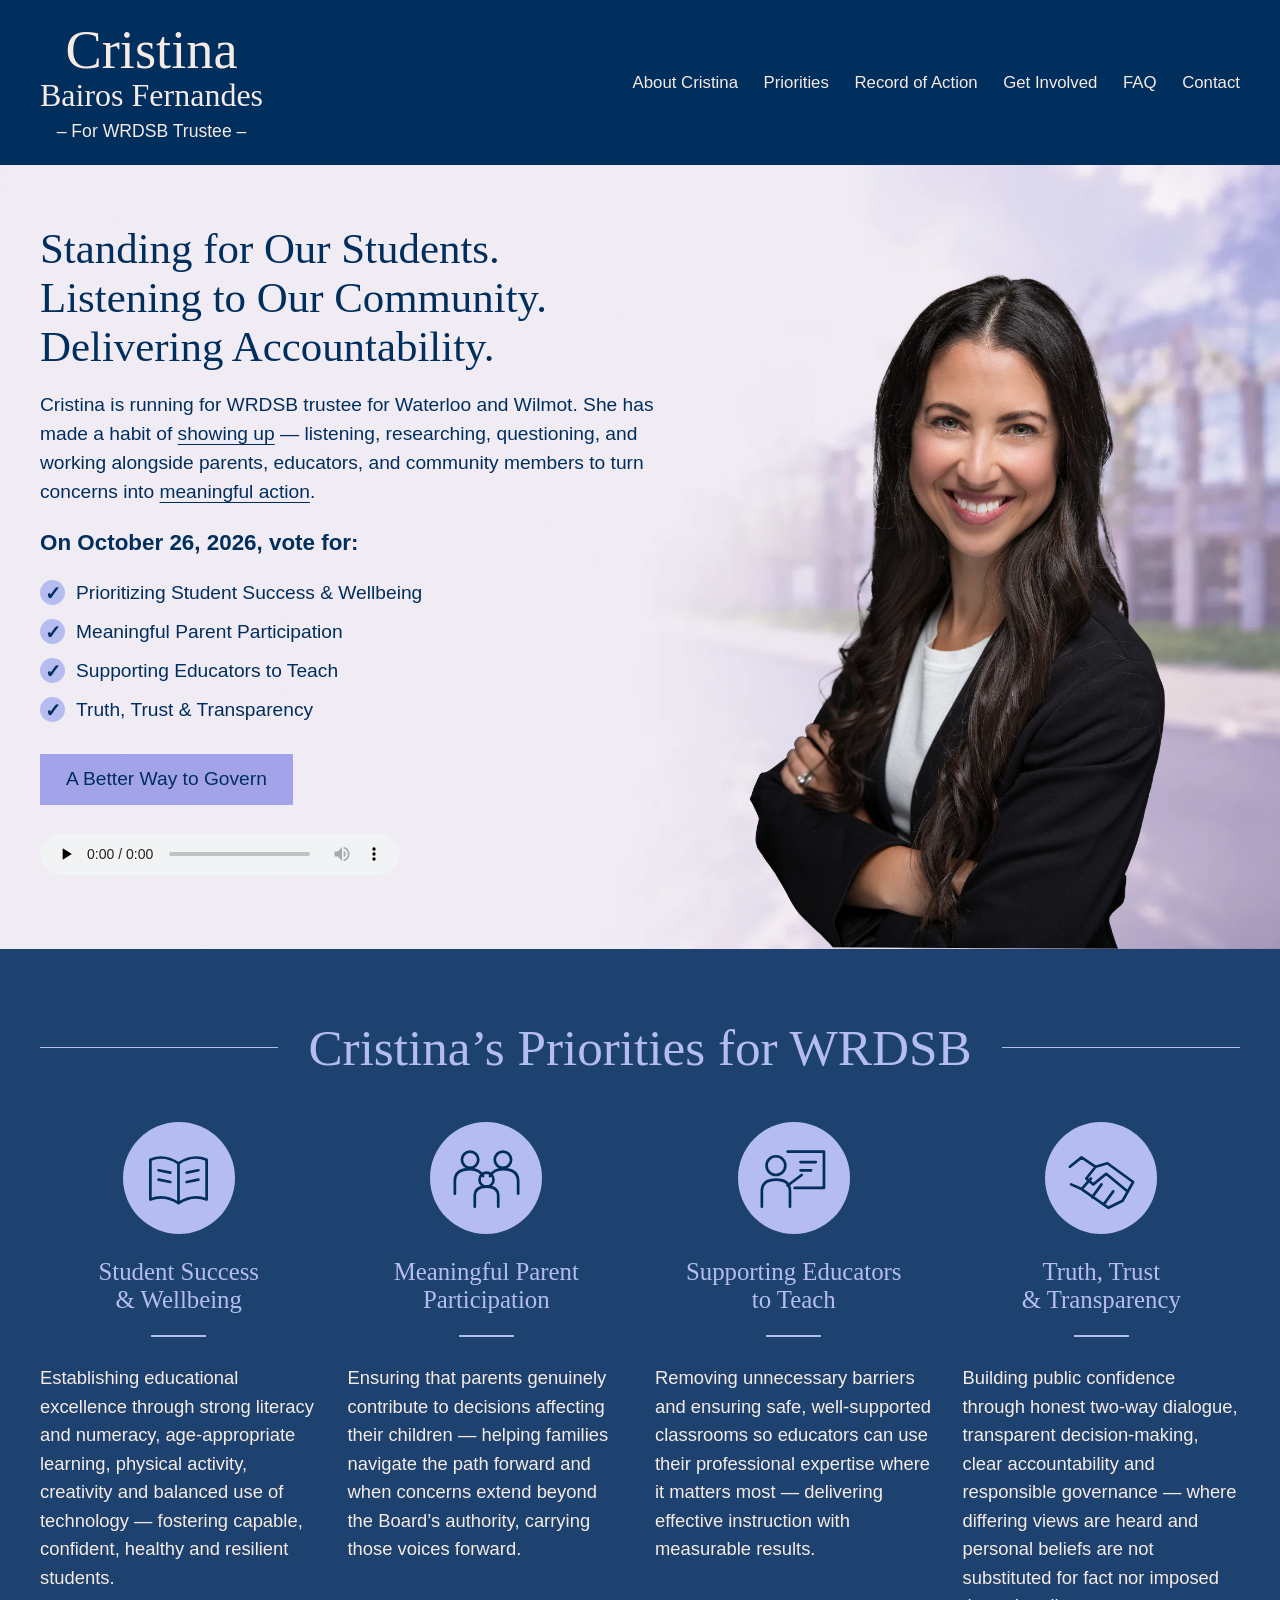
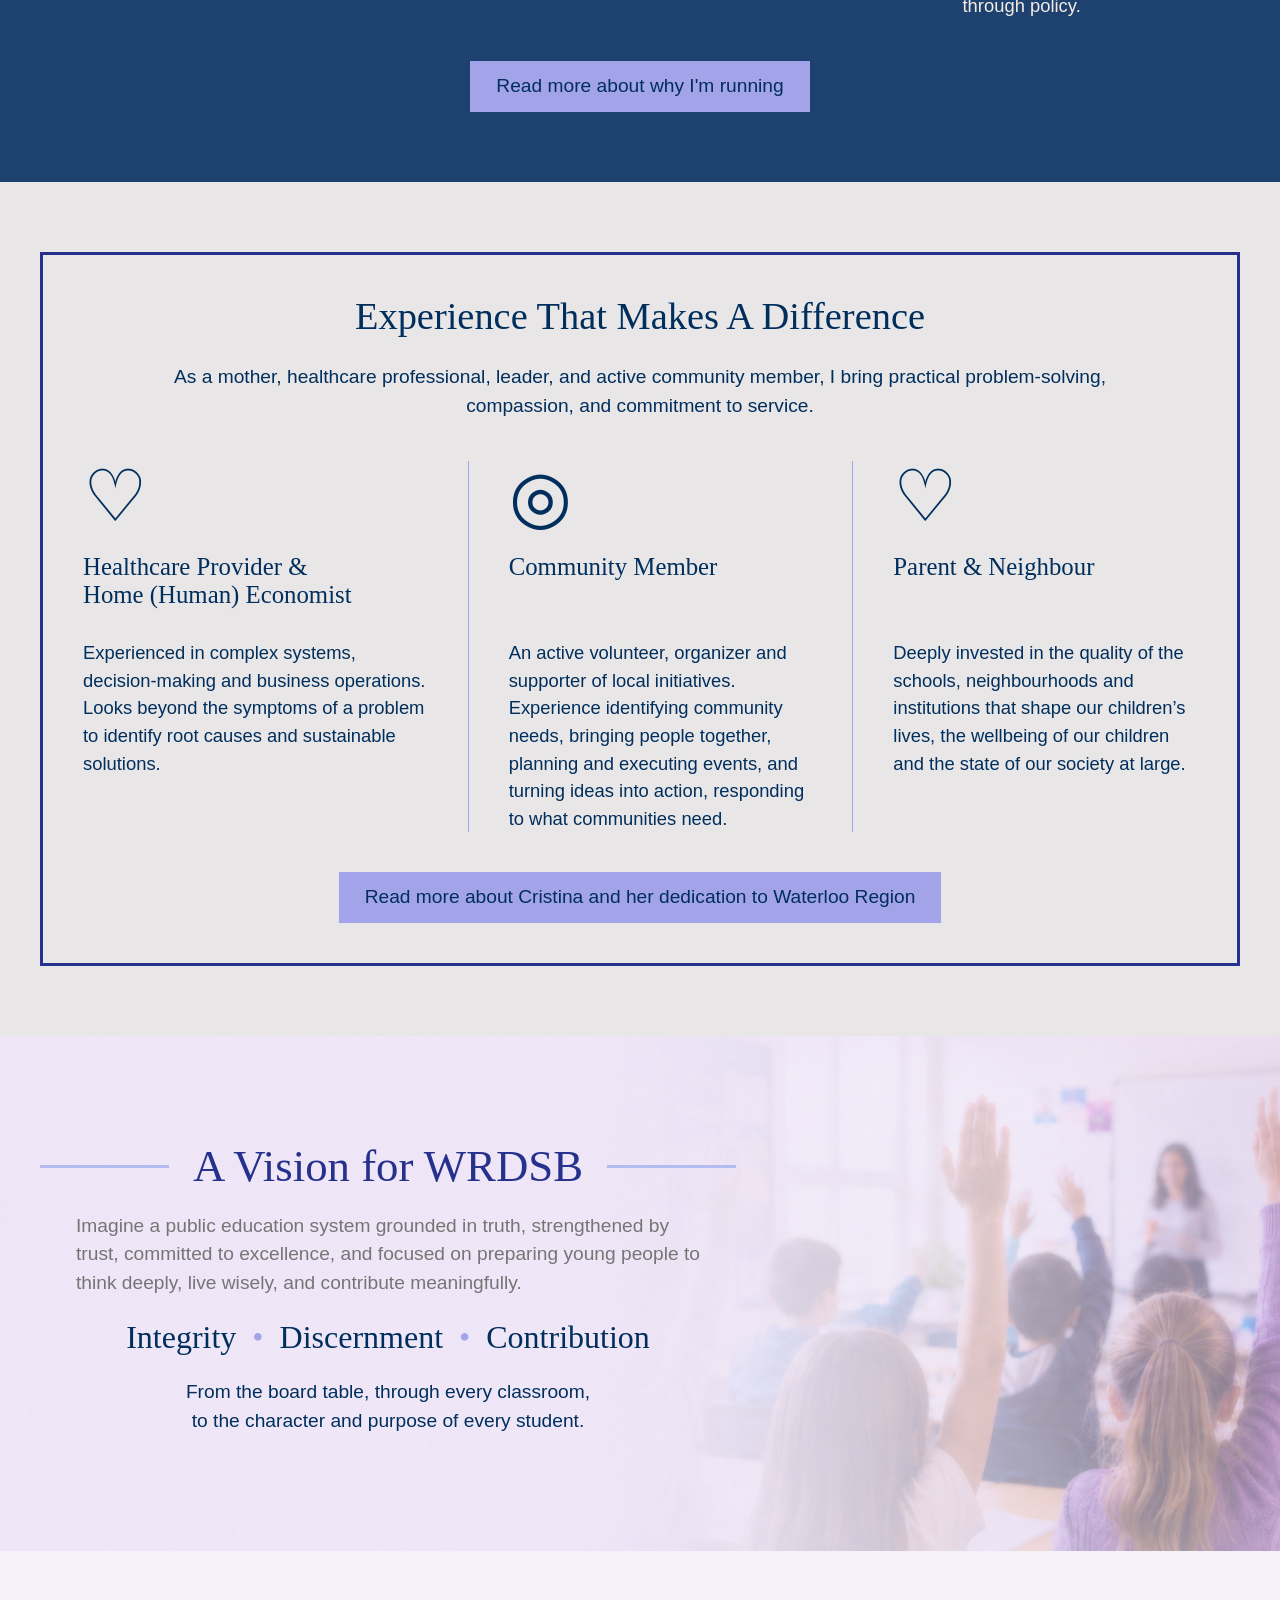
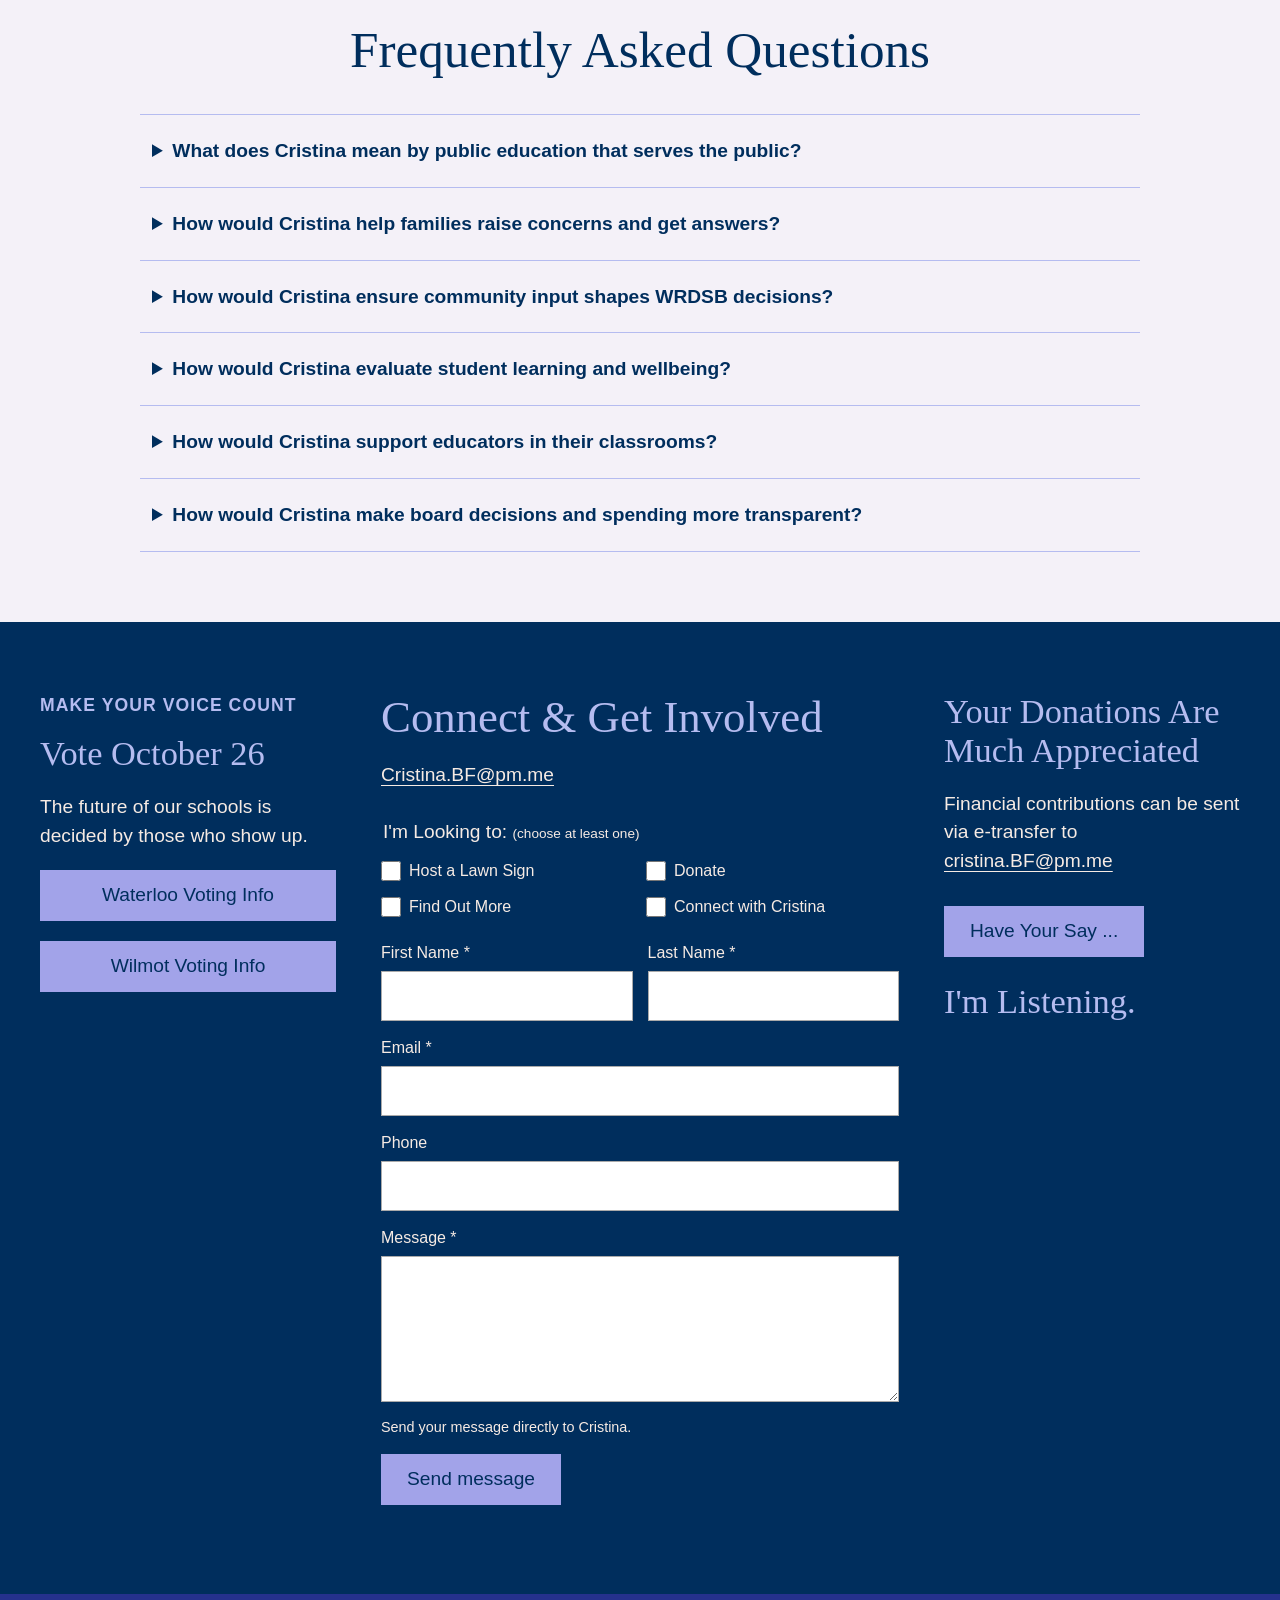
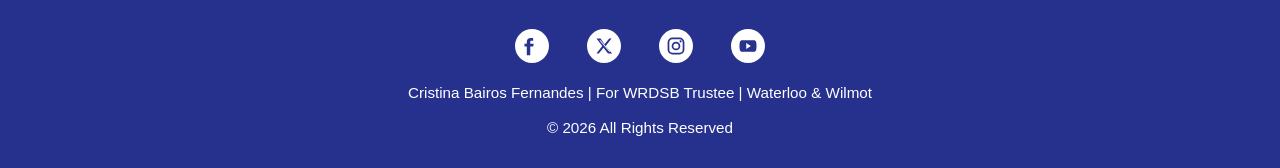
==== commit b40c304d: "Add files via upload" ====
--- a/index.html
+++ b/index.html
@@ -6,8 +6,8 @@
   <title>Cristina Bairos Fernandes | 2026 WRDSB Trustee Candidate for Waterloo &amp; Wilmot</title>
   <meta name="description" content="Meet Cristina Bairos Fernandes, a 2026 WRDSB trustee candidate for Waterloo and Wilmot. Explore her priorities, record of action and approach to public education.">
   <link rel="icon" href="https://static.wixstatic.com/media/94a08f_8d7bc930679843a6bdc421e61376ba02~mv2.png">
-  <link rel="stylesheet" href="styles.css?v=28">
-  <script src="script.js?v=7" defer></script>
+  <link rel="stylesheet" href="styles.css?v=32">
+  <script src="script.js?v=9" defer></script>
   <meta property="og:type" content="website">
   <meta property="og:site_name" content="Cristina Bairos Fernandes">
   <meta property="og:title" content="Cristina Bairos Fernandes | 2026 WRDSB Trustee Candidate for Waterloo &amp; Wilmot">
@@ -132,7 +132,7 @@
 <a class="skip-link" href="#main">Skip to content</a>
 <header class="site-header">
   <div class="header-inner wrap">
-    <a class="brand" href="./" aria-label="Cristina Bairos Fernandes, home"><span>Cristina</span><span>Bairos Fernandes</span><small>WRDSB Trustee Candidate · Waterloo &amp; Wilmot</small></a>
+    <a class="brand" href="./" aria-label="Cristina Bairos Fernandes, home"><span>Cristina</span><span>Bairos Fernandes</span><small>– For WRDSB Trustee –</small></a>
     <details class="navigation" open><summary>Menu <span aria-hidden="true">☰</span></summary><nav aria-label="Main navigation">
       <a href="about-cris/">About Cristina</a>
       <a href="priorities/">Priorities</a>
@@ -148,7 +148,7 @@
     <div class="hero-inner wrap">
       <div class="hero-copy">
         <h1>Standing for Our Students.<br>Listening to Our Community.<br>Delivering Accountability.</h1>
-        <p>Cristina has made a habit of <a href="priorities/">showing up</a> — listening, researching, questioning, and working alongside parents, educators, and community members to turn concerns into <a href="https://empowrconnect.substack.com/">meaningful action</a>.</p>
+        <p>Cristina is running for WRDSB trustee for Waterloo and Wilmot. She has made a habit of <a href="priorities/">showing up</a> — listening, researching, questioning, and working alongside parents, educators, and community members to turn concerns into <a href="https://empowrconnect.substack.com/">meaningful action</a>.</p>
         <div class="hero-vote-desktop">
         <p class="vote-date"><strong>On October 26, 2026, vote for:</strong></p>
         <ul class="commitments"><li>Prioritizing Student Success &amp; Wellbeing</li><li>Meaningful Parent Participation</li><li>Supporting Educators to Teach</li><li>Truth, Trust &amp; Transparency</li></ul>
@@ -161,6 +161,7 @@
     <div class="hero-vote-mobile"><div class="wrap">
         <p class="vote-date"><strong>On October 26, 2026, vote for:</strong></p>
         <ul class="commitments"><li>Prioritizing Student Success &amp; Wellbeing</li><li>Meaningful Parent Participation</li><li>Supporting Educators to Teach</li><li>Truth, Trust &amp; Transparency</li></ul>
+        <div class="hero-audio-mobile-slot"></div>
     </div></div>
   </section>
 
@@ -206,14 +207,18 @@
   <div class="contact-section section-space" id="contact"><div class="contact-grid wrap">
     <section class="voting"><p class="eyebrow">Make Your Voice Count</p><h2>Vote October 26</h2><p>The future of our schools is decided by those who show up.</p><a class="button" href="https://www.waterloo.ca/council-and-committees/municipal-elections/vote-in-the-municipal-election">Waterloo Voting Info</a><a class="button" href="https://www.wilmot.ca/township-office/elections/">Wilmot Voting Info</a></section>
     <section class="connect"><h2>Connect &amp; Get Involved</h2><a class="email" href="mailto:Cristina.BF@pm.me">Cristina.BF@pm.me</a>
-      <form id="contact-form">
+      <form id="contact-form" action="https://api.web3forms.com/submit" method="POST">
+        <input type="hidden" name="access_key" value="16882bdd-f6e5-403b-aeac-d0b162ecda12">
+        <input type="hidden" name="subject" value="Connect &amp; Get Involved — Cristina’s campaign website">
+        <input type="hidden" name="from_name" value="Cristina’s campaign website">
+        <input type="checkbox" name="botcheck" class="form-botcheck" tabindex="-1" aria-hidden="true" autocomplete="off">
         <fieldset><legend>I'm Looking to: <span>(choose at least one)</span></legend><div class="checkboxes"><label><input type="checkbox" name="interest" value="Host a Lawn Sign"> Host a Lawn Sign</label><label><input type="checkbox" name="interest" value="Donate"> Donate</label><label><input type="checkbox" name="interest" value="Find Out More"> Find Out More</label><label><input type="checkbox" name="interest" value="Connect with Cristina"> Connect with Cristina</label></div></fieldset>
         <div class="name-fields"><label>First Name *<input name="firstName" autocomplete="given-name" maxlength="100" required></label><label>Last Name *<input name="lastName" autocomplete="family-name" maxlength="100" required></label></div>
         <label>Email *<input name="email" type="email" autocomplete="email" maxlength="250" required></label>
         <label>Phone<input name="phone" type="tel" autocomplete="tel" maxlength="50"></label>
         <label>Message *<textarea name="message" rows="5" required></textarea></label>
-        <p class="form-note">This form prepares a message in your email app. Review it there and send it to Cristina.</p>
-        <button class="button" type="submit">Prepare email</button><p id="form-status" role="status"></p>
+        <p class="form-note">Send your message directly to Cristina.</p>
+        <button class="button" type="submit">Send message</button><p id="form-status" role="status"></p>
       </form>
     </section>
     <section class="donations"><h2>Your Donations Are Much Appreciated</h2><p>Financial contributions can be sent via e-transfer to <a href="mailto:cristina.BF@pm.me?subject=Cristina%20for%20WRDSB%20Trustee%20Financial%20Contribution">cristina.BF@pm.me</a></p><a class="button" href="https://docs.google.com/forms/d/e/1FAIpQLSfS1SNRipjZpWVrn5qnN9l6ZZ29Iqpj7XGVn9k5e36djP1xtg/viewform?usp=publish-editor">Have Your Say ...</a><h2 class="listening">I'm Listening.</h2></section>
--- a/styles.css
+++ b/styles.css
@@ -114,6 +114,10 @@
 .faq{background:#f4f1f8;scroll-margin-top:20px}.faq-inner{max-width:1000px}.faq h2{text-align:center;margin-bottom:35px}.faq-item{border-bottom:1px solid #b5bcf0}.faq-item:first-of-type{border-top:1px solid #b5bcf0}.faq-item summary{padding:22px 12px;cursor:pointer;font-weight:bold;line-height:1.45}.faq-item[open] summary{color:var(--purple)}.faq-answer{padding:0 12px 24px}.faq-answer p{margin-top:0;line-height:1.65}.faq-answer p+p{margin-top:16px;font-size:1rem}.faq-answer a{font-weight:bold}
 @media(max-width:700px){.candidate-intro{padding:16px 0}.candidate-intro p{font-size:.95rem}.faq h2{font-size:2rem;margin-bottom:24px}.faq-item summary{padding:18px 4px;font-size:1.05rem}.faq-answer{padding:0 4px 22px;font-size:1.05rem}}
 
-.brand small{max-width:none;align-self:center;white-space:nowrap;font-size:1rem}
-@media(max-width:1100px){.brand small{font-size:.87rem}}
-@media(max-width:700px){.brand small{font-size:clamp(.65rem,2.65vw,.87rem)}}
+.brand small{align-self:center;white-space:nowrap}
+
+/* Web3Forms honeypot is not part of the visitor-facing form. */
+.form-botcheck{display:none!important}
+#contact-form button:disabled{opacity:.65;cursor:wait}
+
+@media(max-width:700px){.hero-audio-mobile-slot .hero-audio{width:min(100%,420px);height:40px;margin:22px 0 0}}
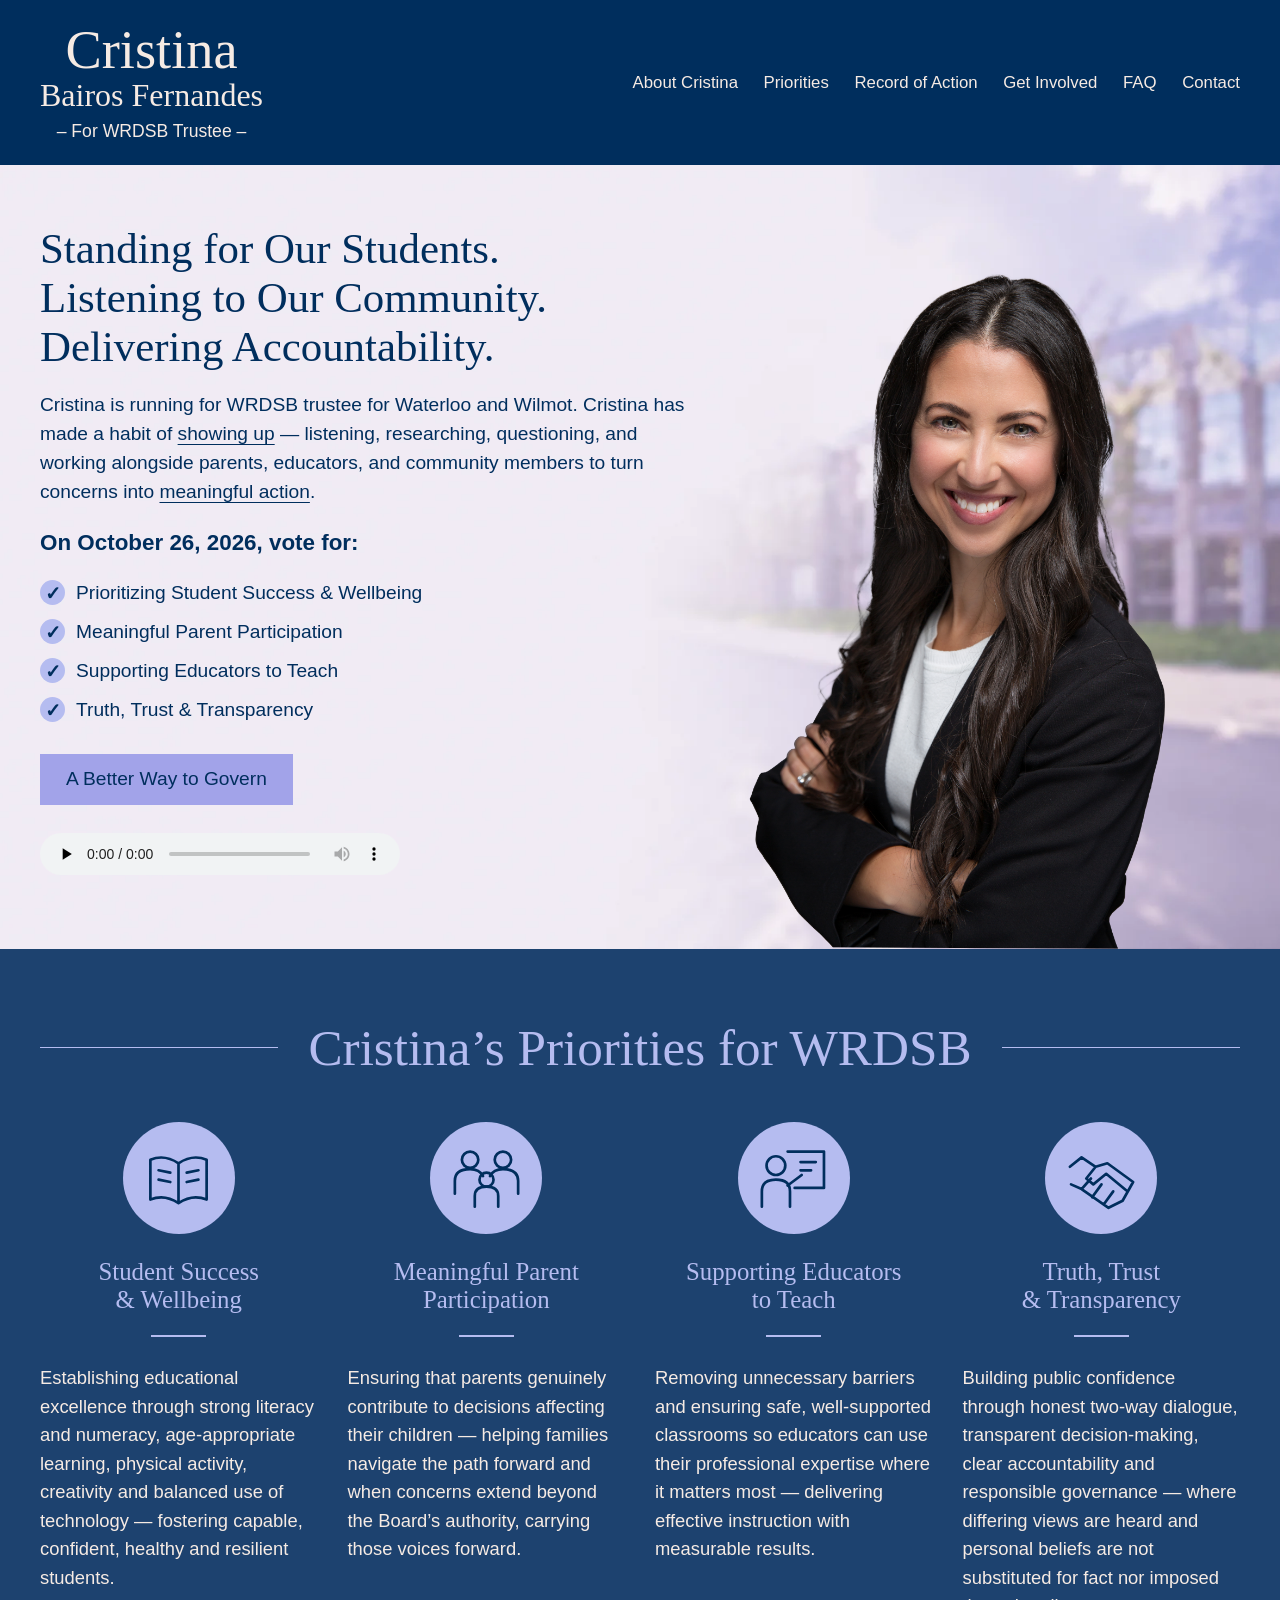
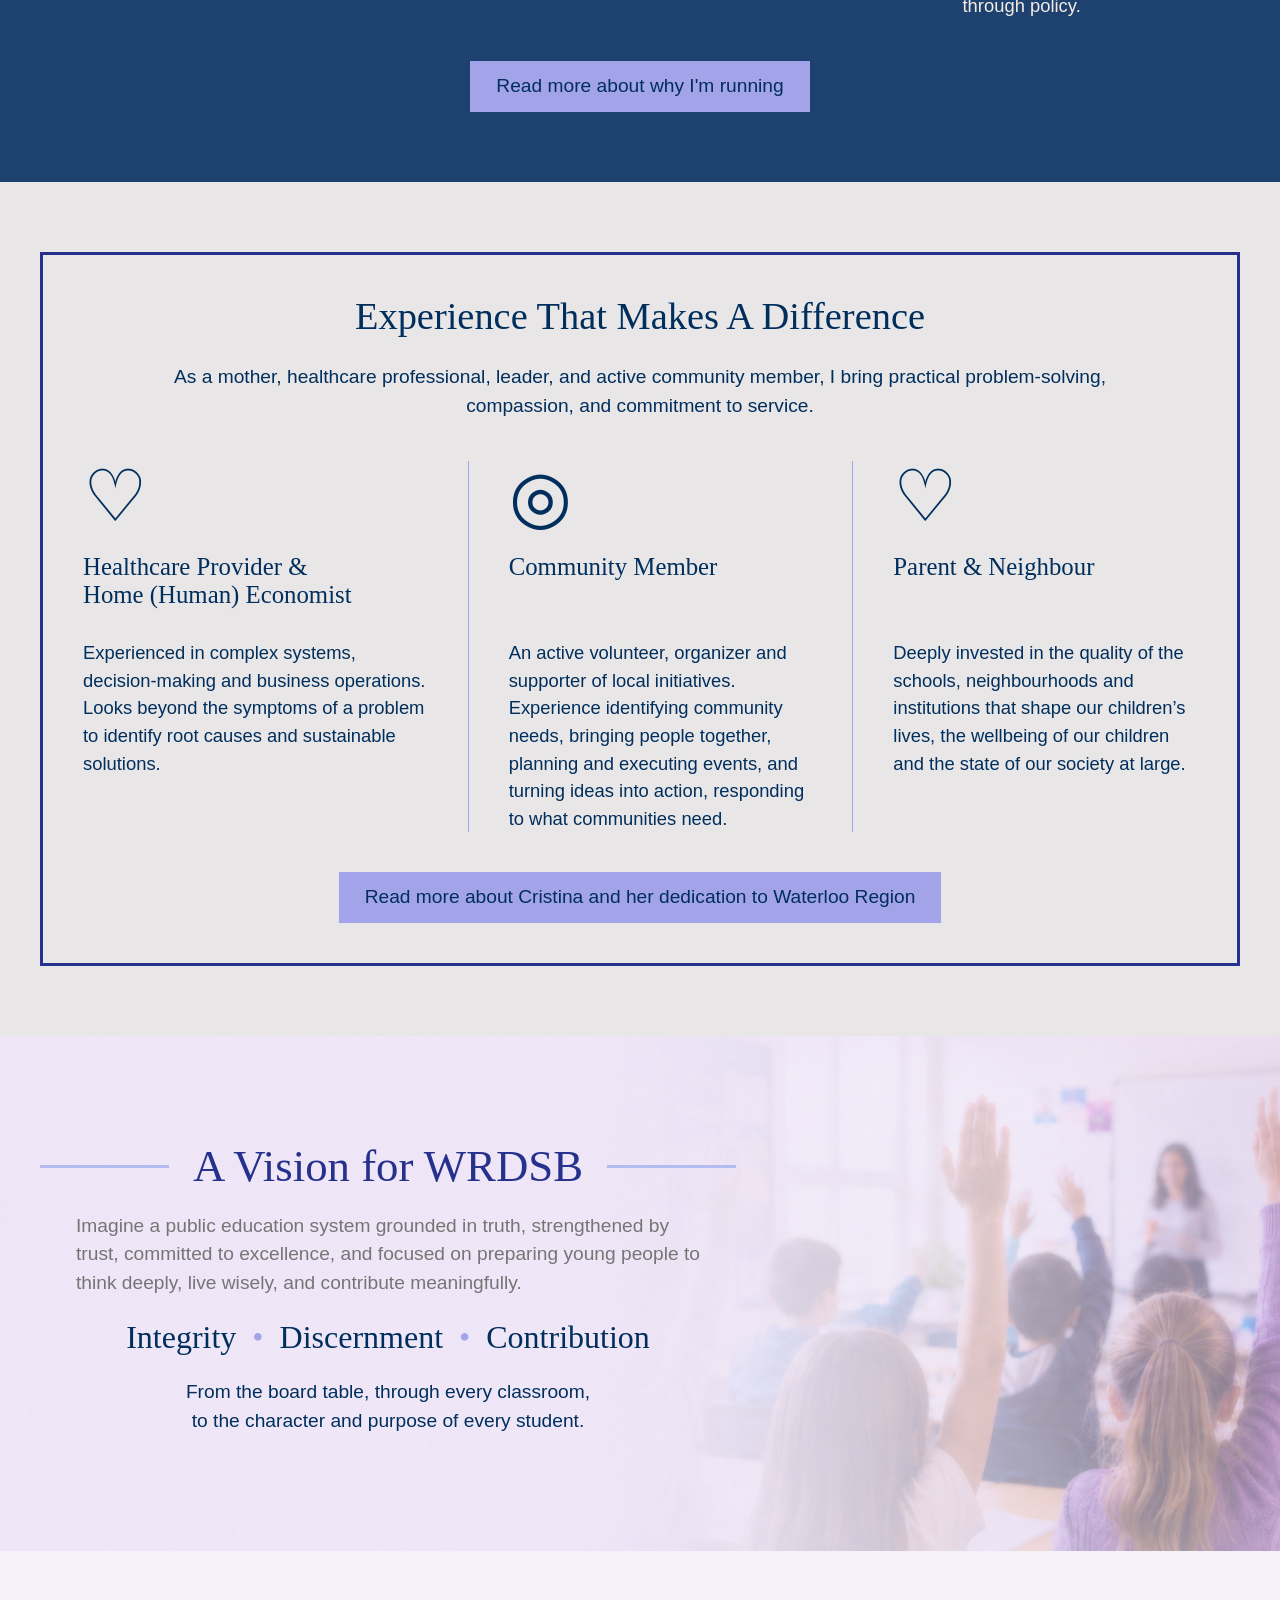
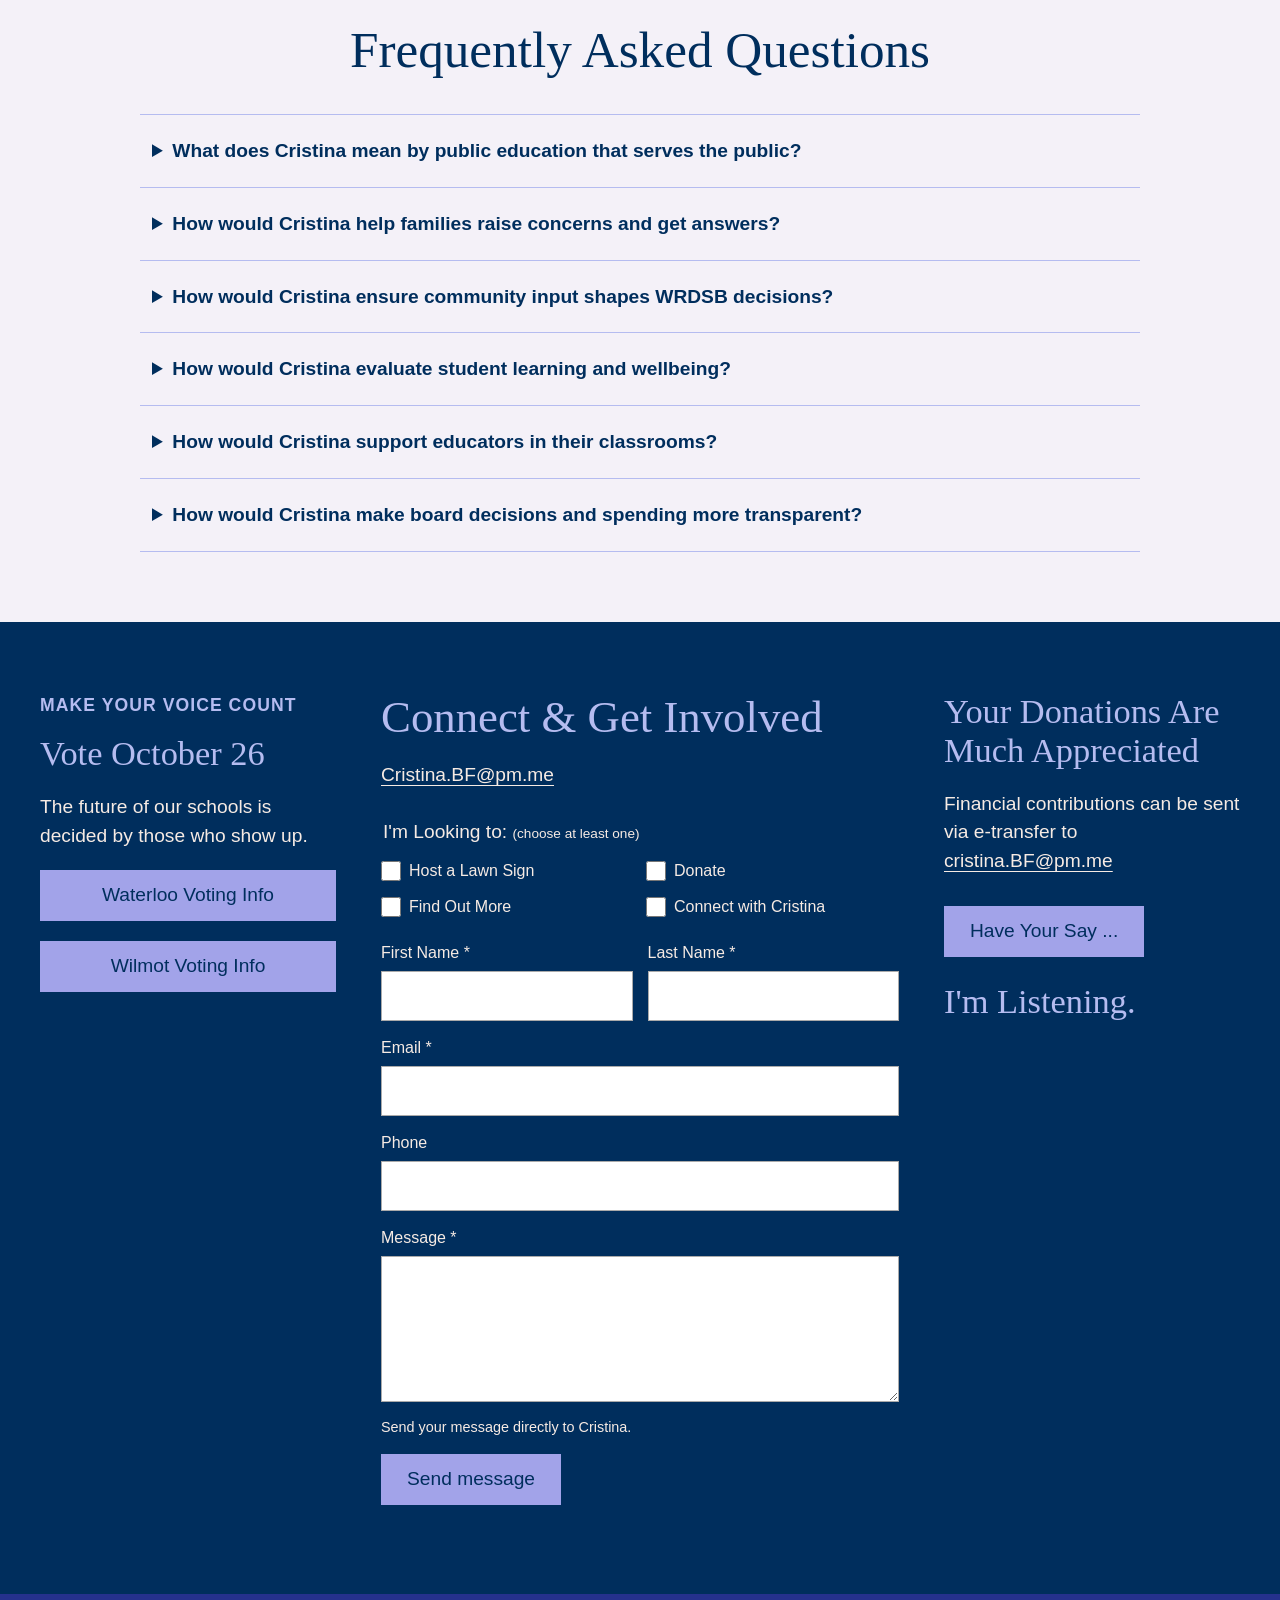
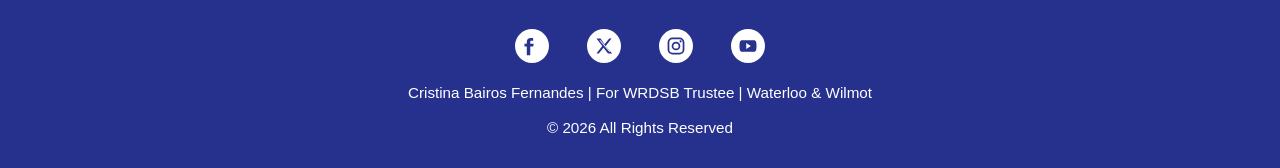
==== commit 52d45c4f: "Add files via upload" ====
--- a/index.html
+++ b/index.html
@@ -6,7 +6,7 @@
   <title>Cristina Bairos Fernandes | 2026 WRDSB Trustee Candidate for Waterloo &amp; Wilmot</title>
   <meta name="description" content="Meet Cristina Bairos Fernandes, a 2026 WRDSB trustee candidate for Waterloo and Wilmot. Explore her priorities, record of action and approach to public education.">
   <link rel="icon" href="https://static.wixstatic.com/media/94a08f_8d7bc930679843a6bdc421e61376ba02~mv2.png">
-  <link rel="stylesheet" href="styles.css?v=32">
+  <link rel="stylesheet" href="styles.css?v=34">
   <script src="script.js?v=9" defer></script>
   <meta property="og:type" content="website">
   <meta property="og:site_name" content="Cristina Bairos Fernandes">
@@ -148,7 +148,7 @@
     <div class="hero-inner wrap">
       <div class="hero-copy">
         <h1>Standing for Our Students.<br>Listening to Our Community.<br>Delivering Accountability.</h1>
-        <p>Cristina is running for WRDSB trustee for Waterloo and Wilmot. She has made a habit of <a href="priorities/">showing up</a> — listening, researching, questioning, and working alongside parents, educators, and community members to turn concerns into <a href="https://empowrconnect.substack.com/">meaningful action</a>.</p>
+        <p><span class="hero-candidacy">Cristina is running for WRDSB trustee for Waterloo and Wilmot. </span>Cristina has made a habit of <a href="priorities/">showing up</a> — listening, researching, questioning, and working alongside parents, educators, and community members to turn concerns into <a href="https://empowrconnect.substack.com/">meaningful action</a>.</p>
         <div class="hero-vote-desktop">
         <p class="vote-date"><strong>On October 26, 2026, vote for:</strong></p>
         <ul class="commitments"><li>Prioritizing Student Success &amp; Wellbeing</li><li>Meaningful Parent Participation</li><li>Supporting Educators to Teach</li><li>Truth, Trust &amp; Transparency</li></ul>
--- a/styles.css
+++ b/styles.css
@@ -121,3 +121,6 @@
 #contact-form button:disabled{opacity:.65;cursor:wait}
 
 @media(max-width:700px){.hero-audio-mobile-slot .hero-audio{width:min(100%,420px);height:40px;margin:22px 0 0}}
+
+
+@media(max-width:700px){.hero-candidacy{display:none}}
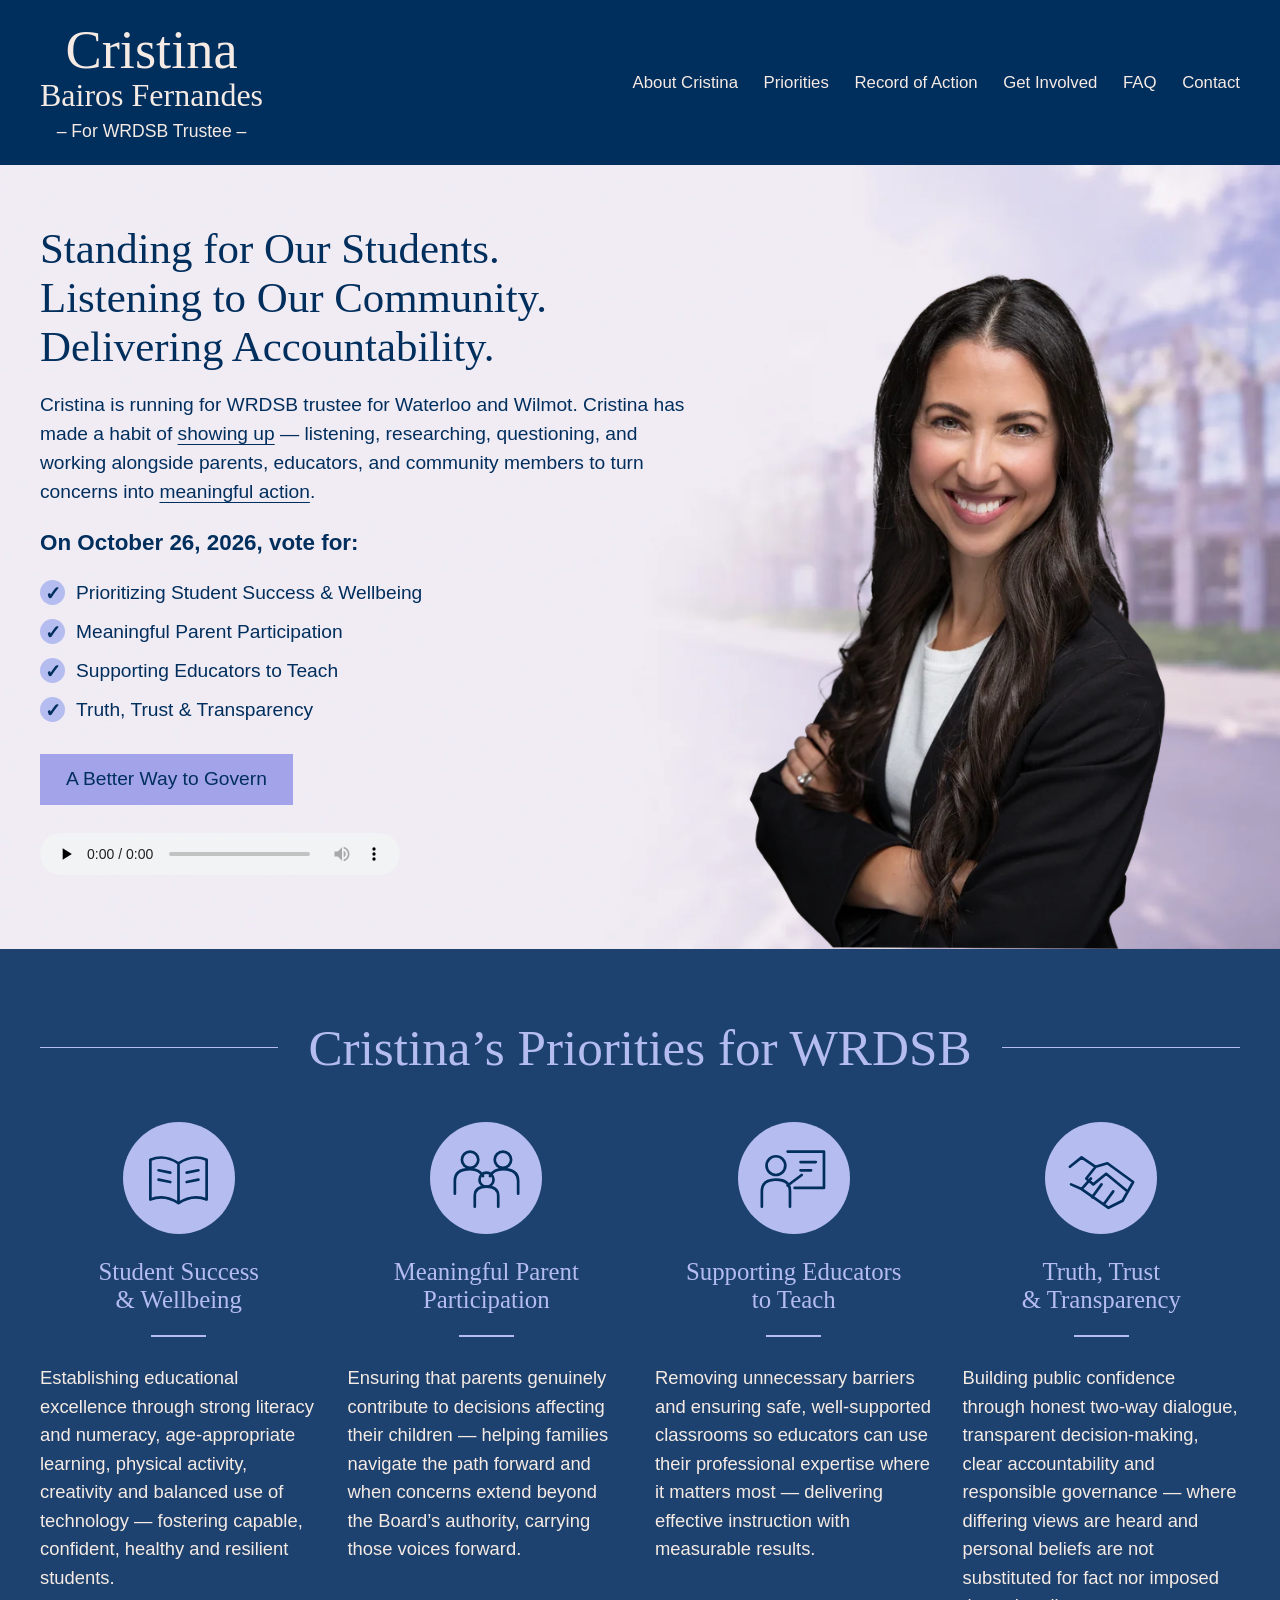
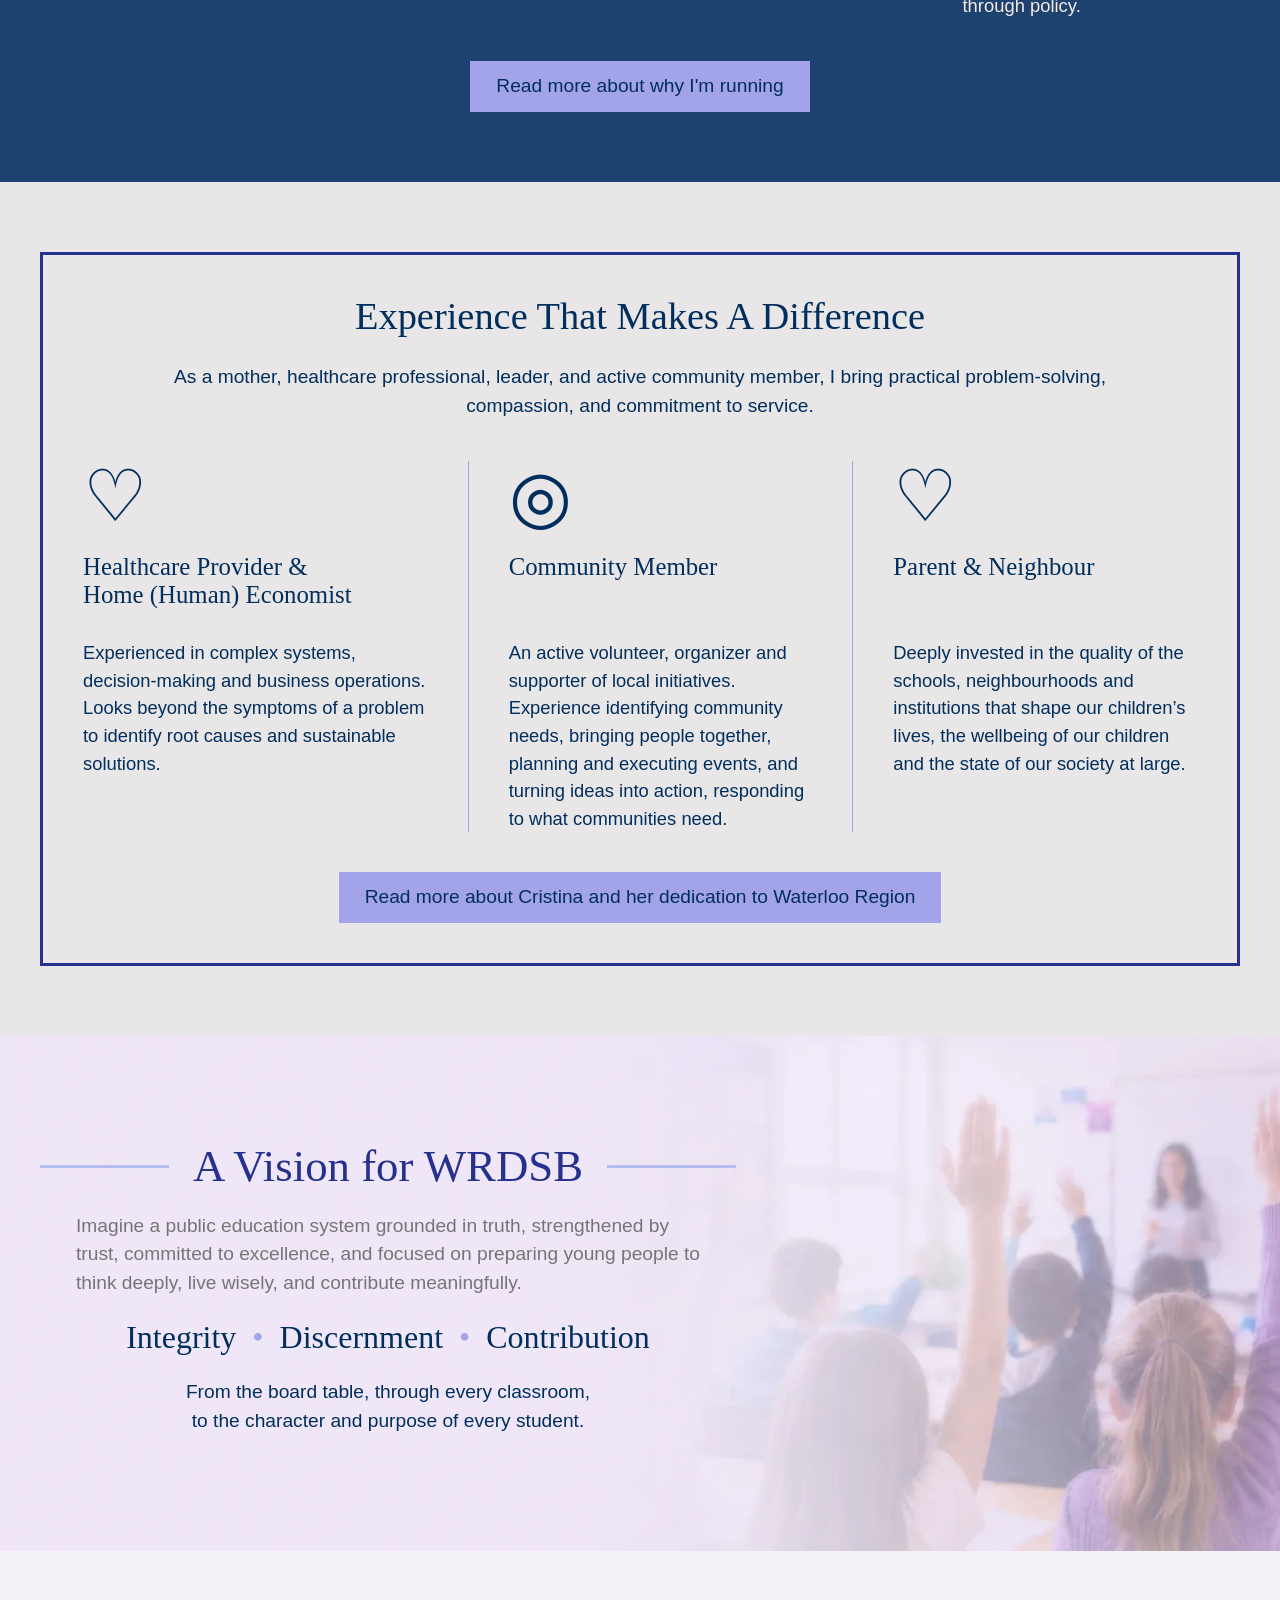
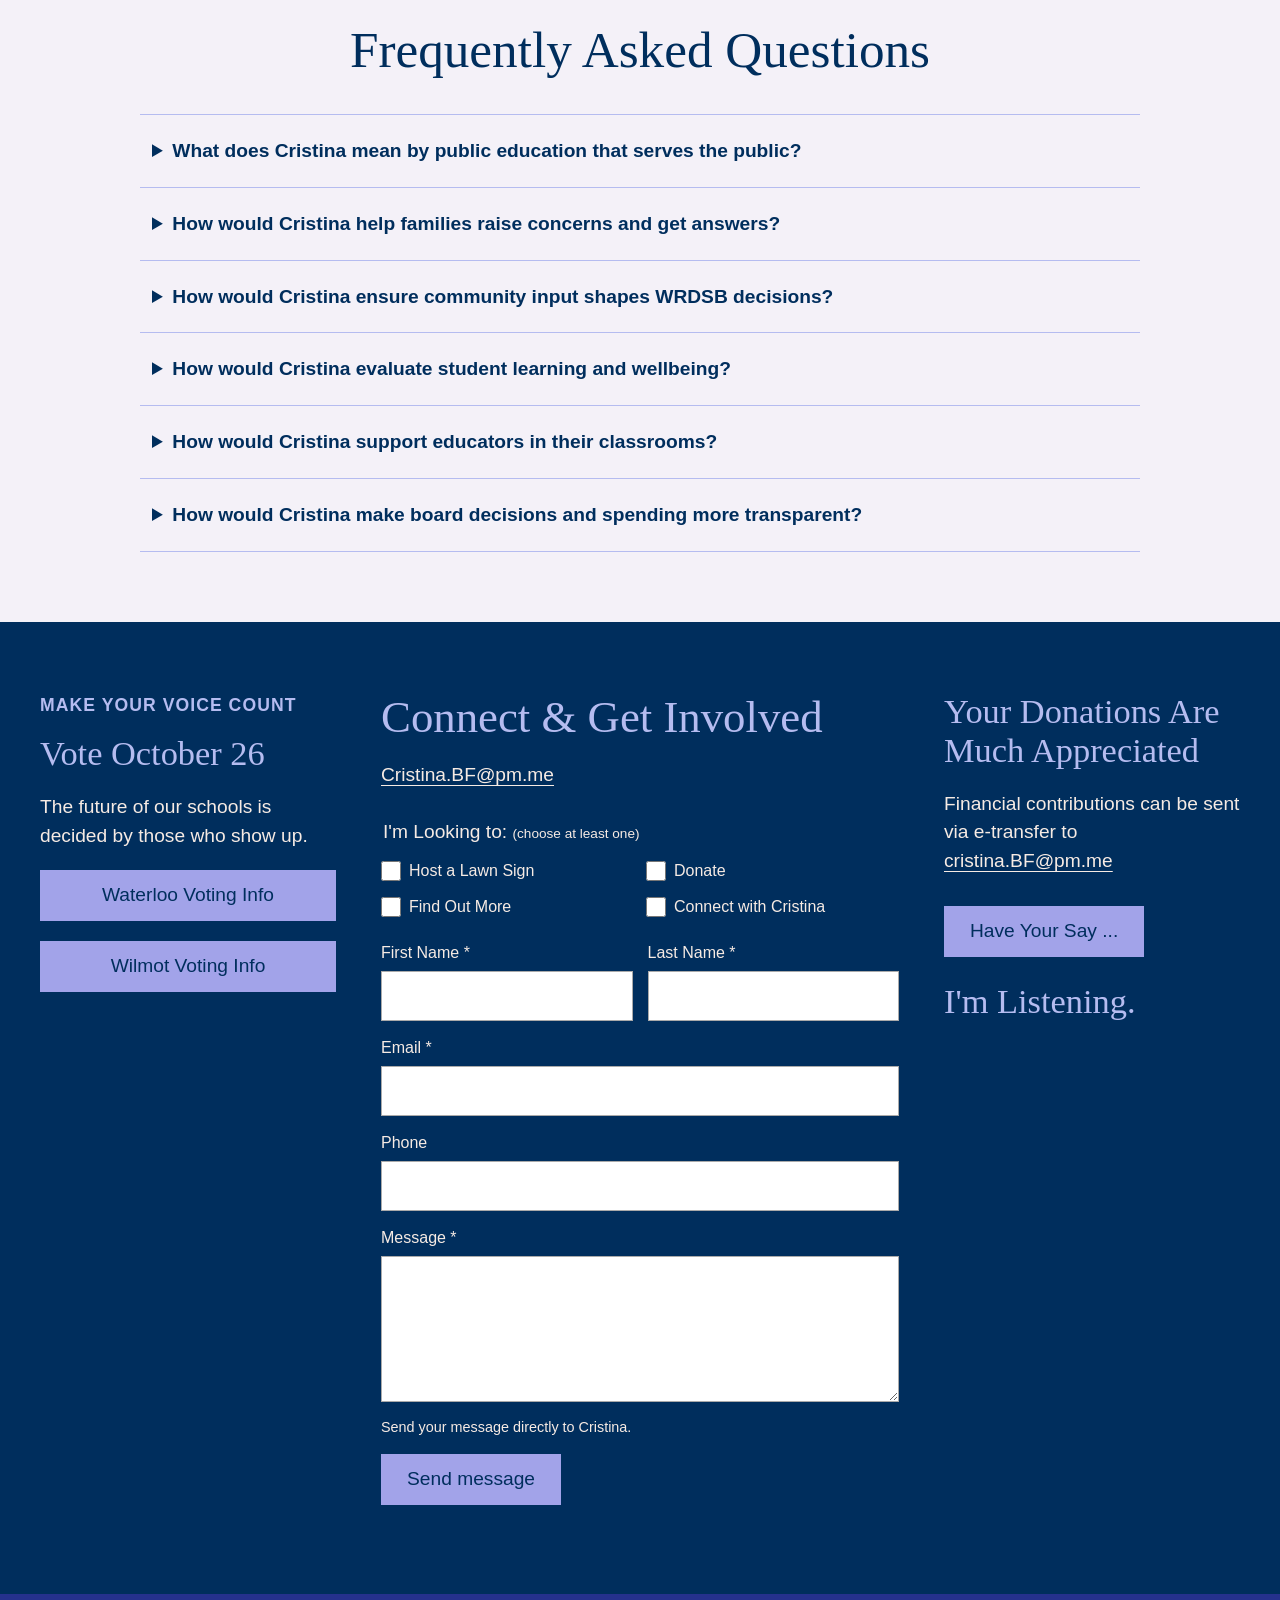
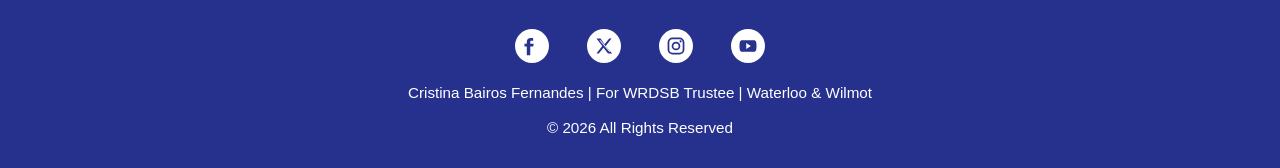
==== commit 61448c93: "Add files via upload" ====
--- a/index.html
+++ b/index.html
@@ -6,7 +6,7 @@
   <title>Cristina Bairos Fernandes | 2026 WRDSB Trustee Candidate for Waterloo &amp; Wilmot</title>
   <meta name="description" content="Meet Cristina Bairos Fernandes, a 2026 WRDSB trustee candidate for Waterloo and Wilmot. Explore her priorities, record of action and approach to public education.">
   <link rel="icon" href="https://static.wixstatic.com/media/94a08f_8d7bc930679843a6bdc421e61376ba02~mv2.png">
-  <link rel="stylesheet" href="styles.css?v=34">
+  <link rel="stylesheet" href="styles.css?v=35">
   <script src="script.js?v=9" defer></script>
   <meta property="og:type" content="website">
   <meta property="og:site_name" content="Cristina Bairos Fernandes">
@@ -31,7 +31,7 @@
       "@id": "https://lvernon91.github.io/cfernandes2026/#cristina",
       "name": "Cristina Bairos Fernandes",
       "url": "https://lvernon91.github.io/cfernandes2026/",
-      "image": "https://lvernon91.github.io/cfernandes2026/assets/cristina-portrait.png",
+      "image": "https://lvernon91.github.io/cfernandes2026/assets/cristina-portrait.webp",
       "description": "2026 candidate for Waterloo Region District School Board (WRDSB) trustee for Waterloo and Wilmot, Ontario.",
       "sameAs": [
         "https://www.facebook.com/CrisBairosFern",
@@ -156,7 +156,7 @@
         <a class="button" href="priorities/">A Better Way to Govern</a>
         <audio class="hero-audio" controls preload="none" aria-label="Listen to Cristina’s recording"><source src="assets/cristina-recording.mp3" type="audio/mpeg">Your browser does not support audio playback.</audio>
       </div>
-      <img class="portrait" src="assets/cristina-portrait.png" alt="Cristina Bairos Fernandes" width="1084" height="1438" fetchpriority="high">
+      <img class="portrait" srcset="assets/cristina-portrait-600.webp 600w, assets/cristina-portrait.webp 1200w" sizes="(max-width: 700px) 56vw, (max-width: 1100px) 43vw, min(40vw, 600px)" src="assets/cristina-portrait.webp" alt="Cristina Bairos Fernandes" width="1200" height="1800" fetchpriority="high">
     </div>
     <div class="hero-vote-mobile"><div class="wrap">
         <p class="vote-date"><strong>On October 26, 2026, vote for:</strong></p>
--- a/styles.css
+++ b/styles.css
@@ -6,7 +6,7 @@
 .hero{background:#ececf5 url('assets/homepage-background.webp') center/cover}.hero-inner{display:grid;grid-template-columns:minmax(0,1.25fr) minmax(0,1fr);align-items:end;gap:25px}.hero-copy{align-self:start;padding-block:60px 45px}.hero h1{font-size:clamp(2rem,3.35vw,3.3rem)}.hero-copy p{max-width:650px}.vote-date{font-size:1.4rem}.commitments{list-style:none;padding:0;margin:20px 0 30px;font-size:clamp(1.1rem,1.5vw,1.45rem)}.commitments li{position:relative;padding-left:36px;margin-block:10px}.commitments li:before{content:'✓';position:absolute;left:0;top:1px;display:grid;place-items:center;width:25px;height:25px;border-radius:50%;background:var(--lavender);font-weight:bold;font-family:Arial,sans-serif}.portrait{width:100%;height:auto;max-height:790px;object-fit:contain;object-position:center bottom}
 .priorities{background:var(--blue);color:var(--cream)}.ruled{display:flex;align-items:center;gap:30px;text-align:center;color:var(--lavender);margin-bottom:45px}.ruled:before,.ruled:after{content:'';height:1px;flex:1;background:var(--lavender)}.priority-grid{display:grid;grid-template-columns:repeat(4,minmax(0,1fr));gap:30px}.priority-grid article{text-align:center}.icon-circle{width:112px;height:112px;background:var(--lavender);border-radius:50%;display:grid;place-items:center;margin:0 auto 24px;color:var(--navy)}.icon-circle svg{width:75px;height:75px;fill:none;stroke:currentColor;stroke-width:2.3;stroke-linecap:round;stroke-linejoin:round}.priority-grid h3{color:var(--lavender);min-height:3.5em}.priority-grid h3:after{content:'';display:block;width:55px;height:2px;background:var(--lavender);margin:20px auto 0}.priority-grid p{text-align:left;font-size:1.15rem;line-height:1.55}
 .experience-panel{border:3px solid var(--purple);padding:40px}.experience h2{text-align:center;font-size:clamp(2rem,3vw,2.6rem)}.intro{max-width:950px;margin:25px auto 40px;text-align:center}.experience-grid{display:grid;grid-template-columns:repeat(3,minmax(0,1fr));gap:40px}.experience-grid article+article{border-left:1px solid #a2a3e9;padding-left:40px}.experience-symbol{font-family:Georgia,serif;font-size:4.5rem;line-height:1;display:block;margin-bottom:20px}.experience-grid h3{min-height:2.7em}.experience-grid p{font-size:1.15rem}
-.vision{background:#eef0f4 url('assets/vision-background.jpg') center/cover}.vision-panel{padding:35px 0 45px;background:transparent;text-align:left;max-width:1400px}.vision h2{color:var(--purple)}.vision-title{display:flex;align-items:center;justify-content:center;gap:24px;width:58%;text-align:center;white-space:nowrap;font-size:clamp(2rem,3.5vw,3.5rem)}.vision-title:before,.vision-title:after{content:"";height:3px;background:var(--lavender);flex:1;min-width:35px}.vision p{width:52%;max-width:850px;margin-left:3%;margin-right:0}.vision p:not(.vision-values):not(.vision-closing){color:#757575}.vision-values{font-family:Caslon,Georgia,serif;font-size:clamp(1.6rem,2.5vw,2.6rem);line-height:1.3;padding-block:0;text-align:center}.vision-values span{color:#a2a3e9;margin-inline:8px}.vision-closing{text-align:center}
+.vision{background:#eef0f4 url('assets/vision-background.webp') center/cover}.vision-panel{padding:35px 0 45px;background:transparent;text-align:left;max-width:1400px}.vision h2{color:var(--purple)}.vision-title{display:flex;align-items:center;justify-content:center;gap:24px;width:58%;text-align:center;white-space:nowrap;font-size:clamp(2rem,3.5vw,3.5rem)}.vision-title:before,.vision-title:after{content:"";height:3px;background:var(--lavender);flex:1;min-width:35px}.vision p{width:52%;max-width:850px;margin-left:3%;margin-right:0}.vision p:not(.vision-values):not(.vision-closing){color:#757575}.vision-values{font-family:Caslon,Georgia,serif;font-size:clamp(1.6rem,2.5vw,2.6rem);line-height:1.3;padding-block:0;text-align:center}.vision-values span{color:#a2a3e9;margin-inline:8px}.vision-closing{text-align:center}
 .contact-section{background:var(--navy);color:var(--cream);scroll-margin-top:20px}.contact-grid{display:grid;grid-template-columns:minmax(0,.8fr) minmax(0,1.4fr) minmax(0,.8fr);gap:45px}.contact-grid h2{font-size:2.15rem;color:var(--lavender)}.connect h2{font-size:clamp(2.2rem,3.5vw,3.4rem)}.eyebrow{font-size:1.1rem;text-transform:uppercase;font-weight:bold;letter-spacing:.06em;color:var(--lavender);margin:0 0 16px}.voting .button{display:flex;margin-top:20px}.email{display:inline-block;margin-top:18px}.donations a{overflow-wrap:anywhere}.donations .button{margin-top:30px}.listening{margin-top:25px}form{margin-top:28px}fieldset{margin:0 0 22px;padding:0;border:0}legend{margin-bottom:12px}legend span{font-size:.85rem}.checkboxes{display:grid;grid-template-columns:1fr 1fr;gap:12px}.checkboxes label{display:flex;align-items:center;gap:8px;font-size:1rem;margin:0}.checkboxes input{width:20px;height:20px;margin:0;flex-shrink:0;accent-color:#a2a3e9}.name-fields{display:grid;grid-template-columns:1fr 1fr;gap:15px}form>label,.name-fields label{display:block;margin-bottom:15px;font-size:1rem}input:not([type=checkbox]),textarea{display:block;width:100%;min-width:0;border:1px solid #aaa;background:white;color:var(--navy);padding:12px;margin-top:6px;border-radius:0;font-size:1rem}textarea{resize:vertical;min-height:125px}.form-note{font-size:.9rem;line-height:1.5;margin:0 0 16px}#form-status{font-size:.95rem}.footer-bottom{background:var(--purple);color:white;text-align:center;padding:28px 0;font-size:.95rem}.social{display:flex;justify-content:center;flex-wrap:wrap;gap:24px}.social a{padding:10px 0}.footer-bottom p{margin-top:12px}
 @media(min-width:1101px){.navigation:not([open]) nav{display:flex}}
 @media(max-width:1100px){.wrap{width:calc(100% - 48px)}.contact-grid{grid-template-columns:1fr 1.6fr}.donations{grid-column:1/-1;max-width:650px}.priority-grid{grid-template-columns:repeat(2,minmax(0,1fr));gap:45px}.priority-grid h3{min-height:0}}
@@ -19,7 +19,7 @@
 @media(max-width:700px){.about-intro-copy{padding:28px 22px}.about-reading{width:calc(100% - 36px)}.about-reading h2{margin-bottom:30px}.gratitude-panel{padding:28px 22px}}
 
 /* Priorities page */
-.policy-reading{width:min(950px,calc(100% - 80px));margin-inline:auto;line-height:1.8}.policy-reading h1,.policy-reading h2{text-align:center;margin-bottom:36px}.policy-reading h1{font-size:clamp(2.4rem,4vw,3.5rem)}.policy-reading p{margin-top:26px}.policy-quote-grid{display:grid;grid-template-columns:minmax(0,1fr) minmax(0,1.7fr);align-items:center;gap:50px;background:white;padding:35px}.delegation-video{text-decoration:none}.delegation-video img{height:auto;width:100%}.delegation-video span{display:block;padding:15px;background:var(--navy);color:var(--cream);text-align:center;font-size:1rem}.policy-quote figure{margin:0}.policy-quote blockquote{margin:0;font:clamp(1.5rem,2.5vw,2rem)/1.5 Caslon,Georgia,serif}.policy-quote figcaption{margin-top:22px}.why-running{background:#ececf5 url('assets/homepage-background.webp') center/cover}.policy-dark{background:var(--navy);color:var(--cream)}.policy-dark h2{color:var(--lavender)}.governance{background:white;color:var(--purple)}.governance-subtitle{text-align:center;font:italic clamp(1.4rem,3vw,2rem)/1.4 Caslon,Georgia,serif}.governance-image{width:min(100%,720px);height:auto;margin:35px auto 0}.policy-jump-links{display:flex;flex-wrap:wrap;gap:12px;margin-top:30px}.policy-jump-links a{padding:10px 16px;border:1px solid var(--lavender);color:var(--lavender);line-height:1.4}.priority-detail{background-color:var(--blue);background-position:center;background-size:cover}.priority-detail-panel{display:grid;grid-template-columns:140px minmax(0,1fr);gap:35px;padding:45px;background:rgba(0,46,93,.92);color:var(--cream);border-radius:30px;max-width:1150px}.priority-detail .icon-circle{margin:0 auto}.priority-detail h2{font-size:clamp(1.8rem,3vw,2.5rem);color:var(--lavender)}.priority-detail h3{margin-top:30px;line-height:1.4}.priority-detail p{line-height:1.7}.priority-detail ul{padding-left:1.3em;margin:20px 0 0;line-height:1.7}.priority-detail li+li{margin-top:12px}#student-success{background-image:url('assets/vision-background.jpg')}#parent-participation{background-image:url('assets/parent-participation-background.jpg')}#supporting-educators{background-image:url('assets/educator-background.jpg')}#truth-trust-transparency{background-image:url('assets/governance-background.jpg')}
+.policy-reading{width:min(950px,calc(100% - 80px));margin-inline:auto;line-height:1.8}.policy-reading h1,.policy-reading h2{text-align:center;margin-bottom:36px}.policy-reading h1{font-size:clamp(2.4rem,4vw,3.5rem)}.policy-reading p{margin-top:26px}.policy-quote-grid{display:grid;grid-template-columns:minmax(0,1fr) minmax(0,1.7fr);align-items:center;gap:50px;background:white;padding:35px}.delegation-video{text-decoration:none}.delegation-video img{height:auto;width:100%}.delegation-video span{display:block;padding:15px;background:var(--navy);color:var(--cream);text-align:center;font-size:1rem}.policy-quote figure{margin:0}.policy-quote blockquote{margin:0;font:clamp(1.5rem,2.5vw,2rem)/1.5 Caslon,Georgia,serif}.policy-quote figcaption{margin-top:22px}.why-running{background:#ececf5 url('assets/homepage-background.webp') center/cover}.policy-dark{background:var(--navy);color:var(--cream)}.policy-dark h2{color:var(--lavender)}.governance{background:white;color:var(--purple)}.governance-subtitle{text-align:center;font:italic clamp(1.4rem,3vw,2rem)/1.4 Caslon,Georgia,serif}.governance-image{width:min(100%,720px);height:auto;margin:35px auto 0}.policy-jump-links{display:flex;flex-wrap:wrap;gap:12px;margin-top:30px}.policy-jump-links a{padding:10px 16px;border:1px solid var(--lavender);color:var(--lavender);line-height:1.4}.priority-detail{background-color:var(--blue);background-position:center;background-size:cover}.priority-detail-panel{display:grid;grid-template-columns:140px minmax(0,1fr);gap:35px;padding:45px;background:rgba(0,46,93,.92);color:var(--cream);border-radius:30px;max-width:1150px}.priority-detail .icon-circle{margin:0 auto}.priority-detail h2{font-size:clamp(1.8rem,3vw,2.5rem);color:var(--lavender)}.priority-detail h3{margin-top:30px;line-height:1.4}.priority-detail p{line-height:1.7}.priority-detail ul{padding-left:1.3em;margin:20px 0 0;line-height:1.7}.priority-detail li+li{margin-top:12px}#student-success{background-image:url('assets/vision-background.webp')}#parent-participation{background-image:url('assets/parent-participation-background.webp')}#supporting-educators{background-image:url('assets/educator-background.webp')}#truth-trust-transparency{background-image:url('assets/governance-background.webp')}
 @media(max-width:900px){.policy-reading{width:calc(100% - 48px)}.policy-quote-grid{grid-template-columns:1fr;gap:30px}.delegation-video{max-width:550px;margin-inline:auto}.priority-detail-panel{grid-template-columns:110px minmax(0,1fr);gap:25px;padding:35px}}
 @media(max-width:700px){.policy-reading{width:calc(100% - 36px)}.policy-quote-grid{padding:25px 22px}.priority-detail-panel{grid-template-columns:1fr;padding:30px 22px;border-radius:20px}.priority-detail h2{text-align:center}.policy-jump-links{flex-direction:column}.policy-reading h1,.policy-reading h2{margin-bottom:28px}}
 
